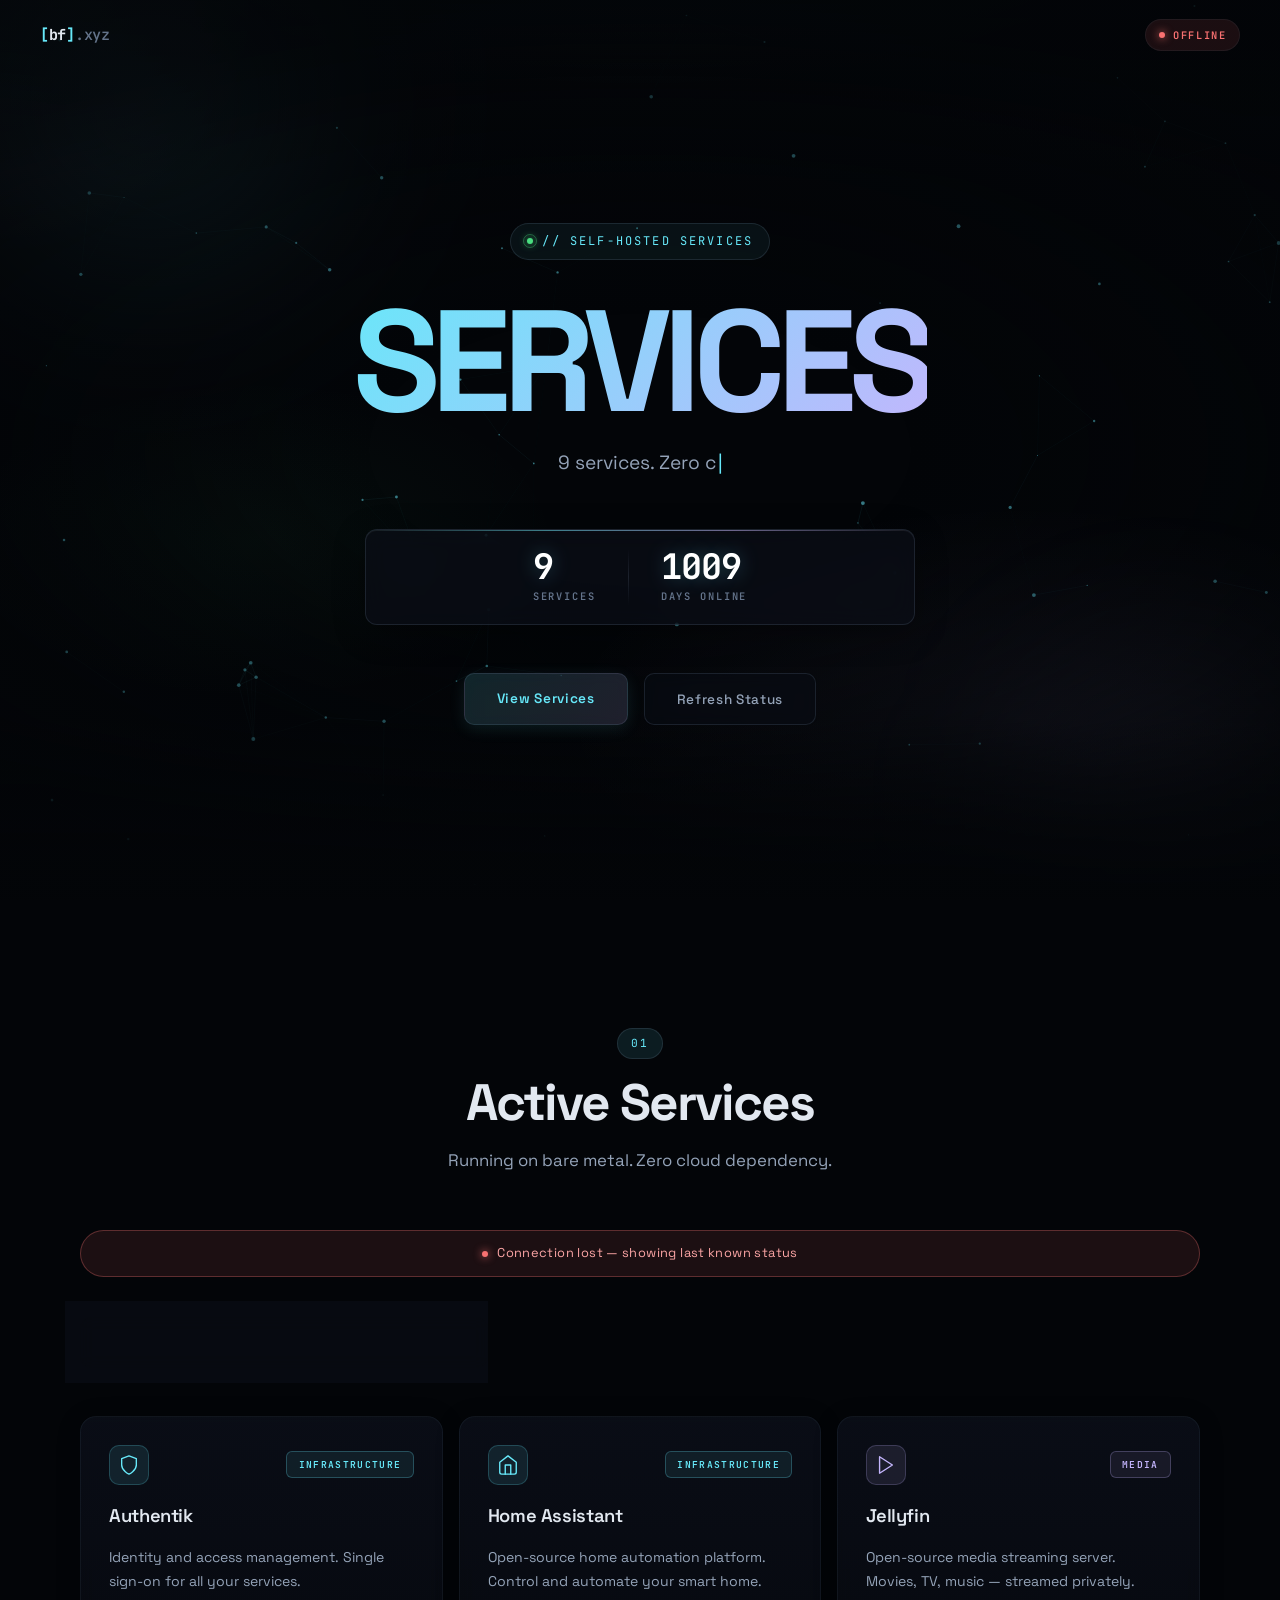
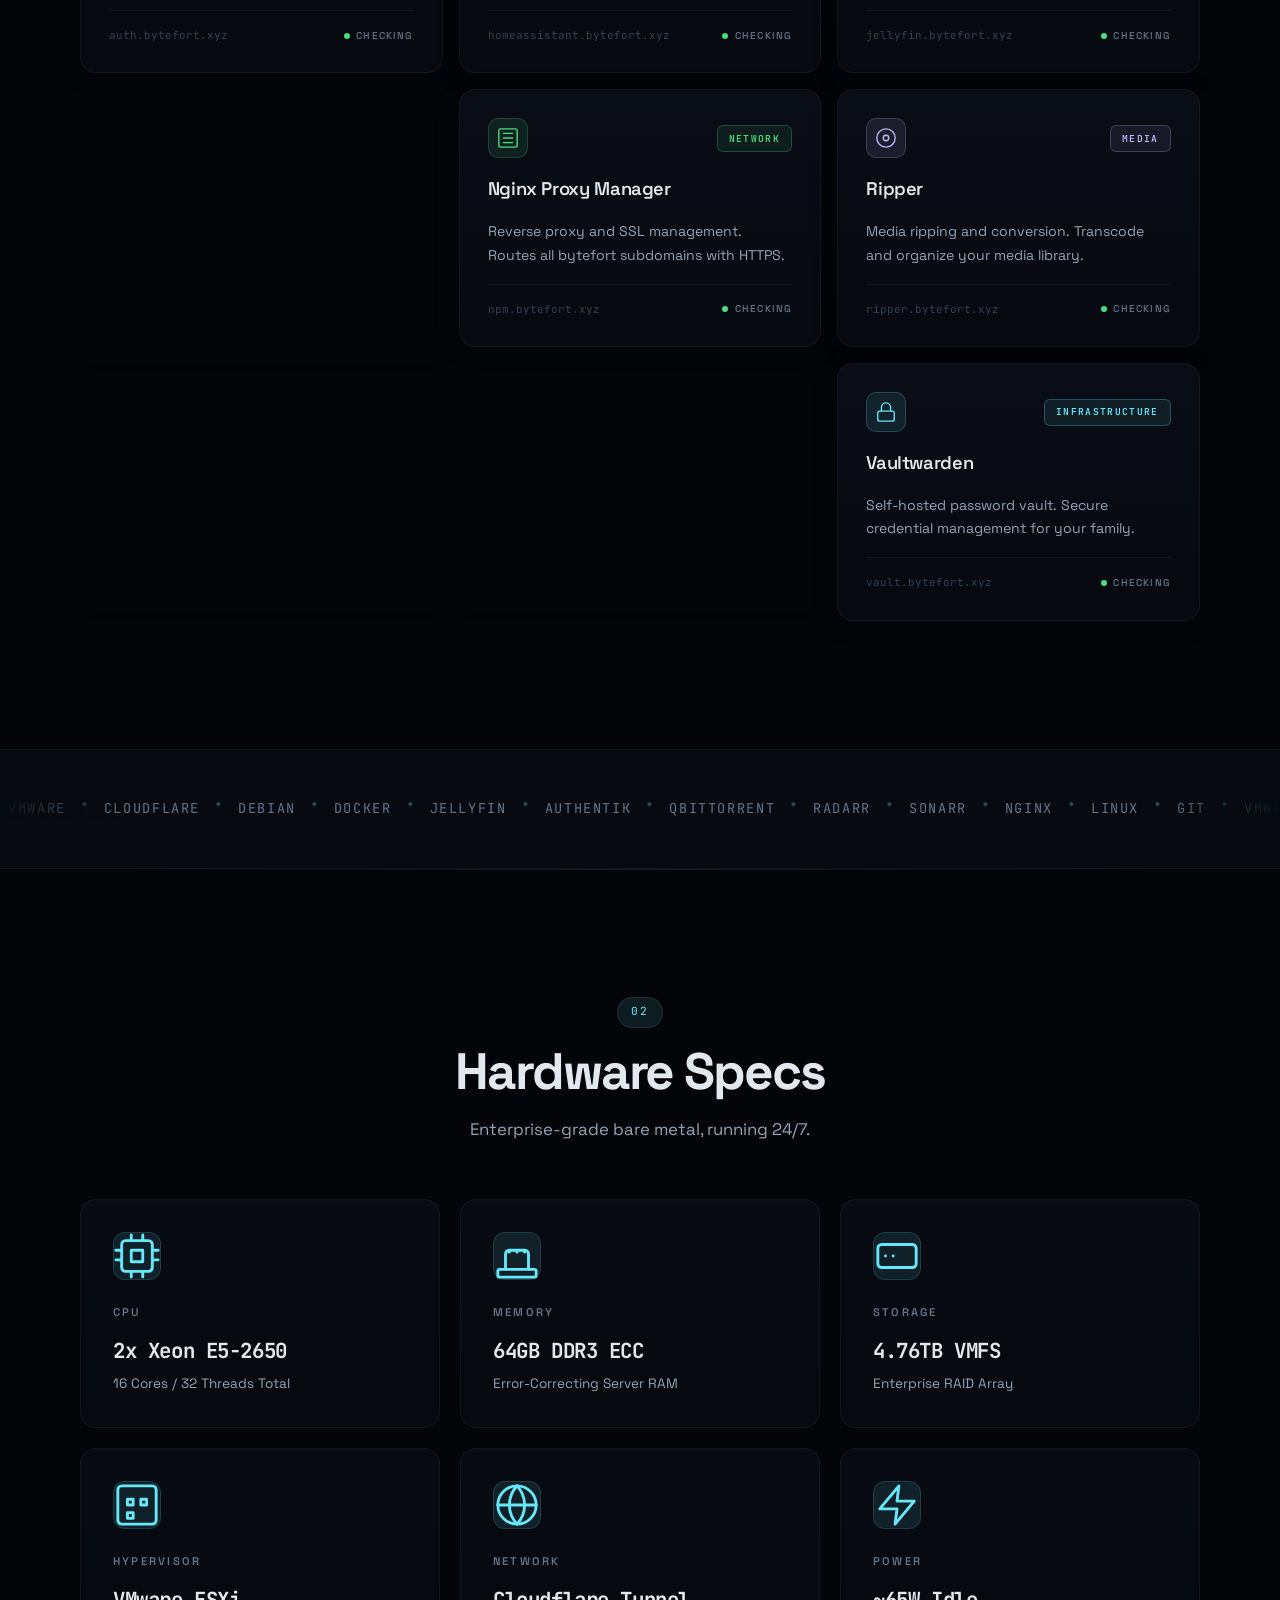
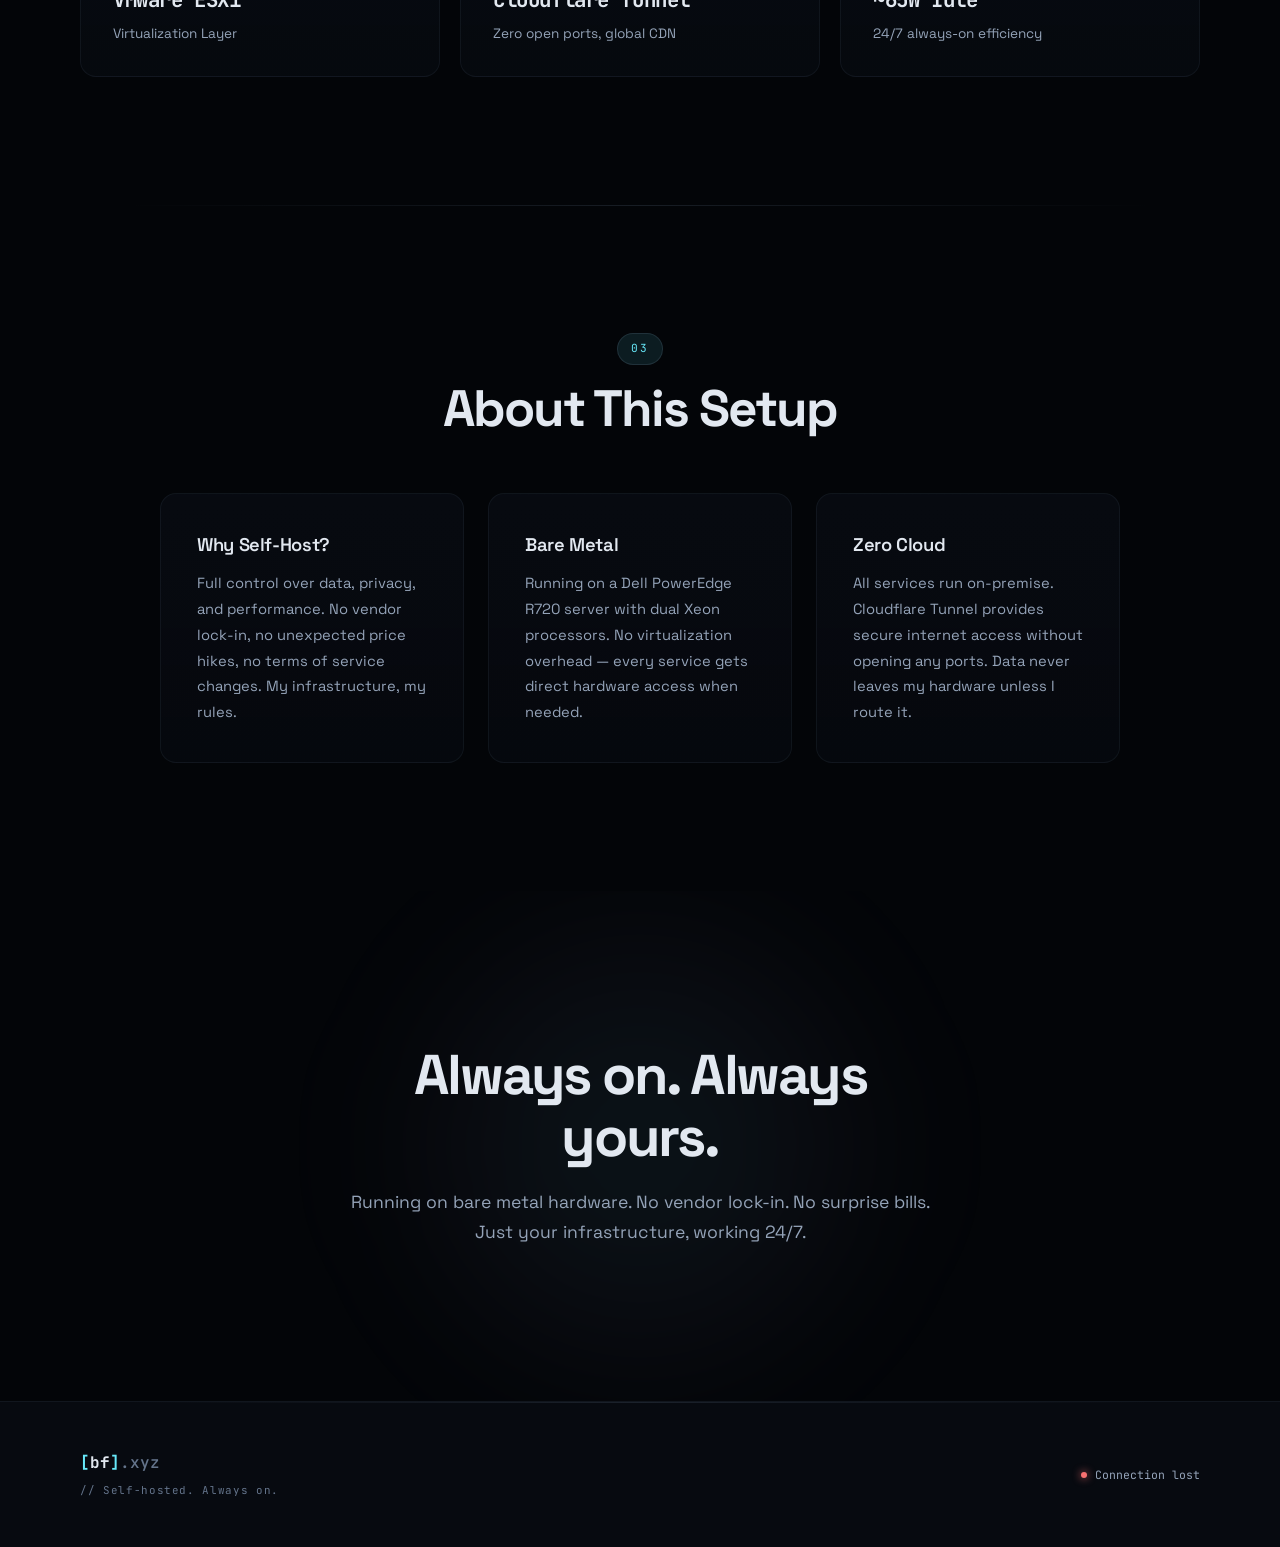
==== index.html @ 0a66dd88 "Remove misleading hero uptime stat — historical tracking only has a few days of data, looks false" ====
<!DOCTYPE html>
<html lang="en">
<head>
  <meta charset="UTF-8" />
  <meta name="viewport" content="width=device-width, initial-scale=1.0" />
  <title>bytefort.xyz — Self-Hosted Services</title>
  <meta name="description" content="9 self-hosted services on bare metal hardware. Zero cloud." />
  <link rel="preconnect" href="https://fonts.googleapis.com" />
  <link rel="preconnect" href="https://fonts.gstatic.com" crossorigin />
  <link href="https://fonts.googleapis.com/css2?family=Space+Grotesk:wght@300;400;500;600;700&family=JetBrains+Mono:wght@400;500;600&display=swap" rel="stylesheet" />
  <link rel="icon" type="image/svg+xml" href="favicon.svg" />
  <link rel="stylesheet" href="styles.css" />
</head>
<body>

<div class="mouse-glow" id="mouseGlow"></div>
<div class="progress-bar" id="progressBar"></div>

<!-- NAVBAR -->
<nav id="navbar">
  <div class="nav-inner">
    <a href="#" class="nav-logo">
      <span class="logo-bracket">[</span>bf<span class="logo-bracket">]</span><span class="logo-tld">.xyz</span>
    </a>
    <div class="nav-right">
      <div class="nav-status" id="navStatus">
        <span class="status-dot" id="navDot"></span>
        <span class="status-text" id="navText">CHECKING</span>
      </div>
       <button class="hamburger" id="hamburger" aria-label="Menu" aria-controls="mobileMenu" aria-expanded="false">
        <span></span><span></span><span></span>
      </button>
    </div>
  </div>
</nav>

<!-- MOBILE MENU -->
<div class="mobile-menu" id="mobileMenu" aria-hidden="true" inert>
  <ul>
    <li><a href="#services" class="mobile-link">Services</a></li>
    <li><a href="#specs" class="mobile-link">Specs</a></li>
    <li><a href="#about" class="mobile-link">About</a></li>
  </ul>
  <div class="mobile-status"><span class="status-dot"></span><span>All systems operational</span></div>
</div>

<!-- HERO -->
<section class="s-hero">
  <canvas id="heroCanvas"></canvas>
  <div class="hero-orb hero-orb--1"></div>
  <div class="hero-orb hero-orb--2"></div>
  <div class="hero-content">
    <div class="hero-eyebrow reveal-up">
      <span class="status-dot"></span>
      <span class="mono">// SELF-HOSTED SERVICES</span>
    </div>
    <h1 class="hero-name reveal-up">
      <span class="gradient-text">SERVICES</span>
    </h1>
    <p class="hero-desc reveal-up"><span class="typed-text" id="typedText"></span></p>
    <div class="hero-stats reveal-up">
      <div class="hs-item">
        <span class="hs-num mono" id="svcCount">—</span>
        <span class="hs-label mono">Services</span>
      </div>
      <div class="hs-sep"></div>
      <div class="hs-item">
        <span class="hs-num mono" id="uptimeDays">—</span>
        <span class="hs-label mono">Days Online</span>
      </div>
    </div>
    <div class="hero-actions reveal-up">
      <a href="#services" class="btn-primary">View Services</a>
      <button class="btn-outline" id="checkBtn">Refresh Status</button>
    </div>
  </div>
</section>

<!-- SERVICES -->
<section class="s-services" id="services">
  <div class="container">
    <div class="section-header">
      <span class="section-tag mono reveal-up">01</span>
      <h2 class="section-title reveal-up">Active Services</h2>
      <p class="section-sub reveal-up">Running on bare metal. Zero cloud dependency.</p>
    </div>
    <div class="offline-banner" id="offlineBanner">
      <span class="status-dot offline"></span>
      <span id="offlineMsg">Connection lost — showing last known status</span>
    </div>
    <div class="filter-bar" role="group" aria-label="Filter by category">
      <button class="filter-btn active" data-filter="all">All</button>
      <button class="filter-btn" data-filter="infrastructure">Infrastructure</button>
      <button class="filter-btn" data-filter="media">Media</button>
      <button class="filter-btn" data-filter="network">Network</button>
    </div>
    <div class="services-grid" id="servicesGrid"></div>
  </div>
</section>

<!-- TECH STACK MARQUEE -->
<section class="s-marquee">
  <div class="marquee-track">
    <div class="marquee-content">
      <span>VMware</span><span class="marquee-sep">◆</span>
      <span>Cloudflare</span><span class="marquee-sep">◆</span>
      <span>Debian</span><span class="marquee-sep">◆</span>
      <span>Docker</span><span class="marquee-sep">◆</span>
      <span>Jellyfin</span><span class="marquee-sep">◆</span>
      <span>Authentik</span><span class="marquee-sep">◆</span>
      <span>qBittorrent</span><span class="marquee-sep">◆</span>
      <span>Radarr</span><span class="marquee-sep">◆</span>
      <span>Sonarr</span><span class="marquee-sep">◆</span>
      <span>Nginx</span><span class="marquee-sep">◆</span>
      <span>Linux</span><span class="marquee-sep">◆</span>
      <span>Git</span><span class="marquee-sep">◆</span>
      <span>VMware</span><span class="marquee-sep">◆</span>
      <span>Cloudflare</span><span class="marquee-sep">◆</span>
      <span>Debian</span><span class="marquee-sep">◆</span>
      <span>Docker</span><span class="marquee-sep">◆</span>
      <span>Jellyfin</span><span class="marquee-sep">◆</span>
      <span>Authentik</span><span class="marquee-sep">◆</span>
      <span>qBittorrent</span><span class="marquee-sep">◆</span>
      <span>Radarr</span><span class="marquee-sep">◆</span>
      <span>Sonarr</span><span class="marquee-sep">◆</span>
      <span>Nginx</span><span class="marquee-sep">◆</span>
      <span>Linux</span><span class="marquee-sep">◆</span>
      <span>Git</span><span class="marquee-sep">◆</span>
    </div>
  </div>
</section>

<!-- SPECS -->
<section class="s-specs" id="specs">
  <div class="container">
    <div class="section-header">
      <span class="section-tag mono reveal-up">02</span>
      <h2 class="section-title reveal-up">Hardware Specs</h2>
      <p class="section-sub reveal-up">Enterprise-grade bare metal, running 24/7.</p>
    </div>
    <div class="specs-grid">
      <div class="spec-card reveal-up">
        <div class="spec-icon">
          <svg viewBox="0 0 24 24" fill="none" stroke="currentColor" stroke-width="1.5" stroke-linecap="round" stroke-linejoin="round"><rect x="4" y="4" width="16" height="16" rx="2"/><rect x="9" y="9" width="6" height="6"/><line x1="9" y1="1" x2="9" y2="4"/><line x1="15" y1="1" x2="15" y2="4"/><line x1="9" y1="20" x2="9" y2="23"/><line x1="15" y1="20" x2="15" y2="23"/><line x1="20" y1="9" x2="23" y2="9"/><line x1="20" y1="14" x2="23" y2="14"/><line x1="1" y1="9" x2="4" y2="9"/><line x1="1" y1="14" x2="4" y2="14"/></svg>
        </div>
        <h3 class="spec-title">CPU</h3>
        <p class="spec-value mono">2x Xeon E5-2650</p>
        <p class="spec-desc">16 Cores / 32 Threads Total</p>
      </div>
      <div class="spec-card reveal-up">
        <div class="spec-icon">
          <svg viewBox="0 0 24 24" fill="none" stroke="currentColor" stroke-width="1.5" stroke-linecap="round" stroke-linejoin="round"><path d="M6 19v-8a2 2 0 012-2h8a2 2 0 012 2v8"/><rect x="2" y="19" width="20" height="4" rx="1"/><path d="M8 10v0"/><path d="M12 10v0"/><path d="M16 10v0"/></svg>
        </div>
        <h3 class="spec-title">Memory</h3>
        <p class="spec-value mono">64GB DDR3 ECC</p>
        <p class="spec-desc">Error-Correcting Server RAM</p>
      </div>
      <div class="spec-card reveal-up">
        <div class="spec-icon">
          <svg viewBox="0 0 24 24" fill="none" stroke="currentColor" stroke-width="1.5" stroke-linecap="round" stroke-linejoin="round"><rect x="2" y="6" width="20" height="12" rx="2"/><line x1="6" y1="12" x2="6" y2="12.01"/><line x1="10" y1="12" x2="10" y2="12.01"/></svg>
        </div>
        <h3 class="spec-title">Storage</h3>
        <p class="spec-value mono">4.76TB VMFS</p>
        <p class="spec-desc">Enterprise RAID Array</p>
      </div>
      <div class="spec-card reveal-up">
        <div class="spec-icon">
          <svg viewBox="0 0 24 24" fill="none" stroke="currentColor" stroke-width="1.5" stroke-linecap="round" stroke-linejoin="round"><rect x="2" y="2" width="20" height="20" rx="2"/><path d="M7 9h3v3H7z"/><path d="M14 9h3v3h-3z"/><path d="M7 16h3v3H7z"/></svg>
        </div>
        <h3 class="spec-title">Hypervisor</h3>
        <p class="spec-value mono">VMware ESXi</p>
        <p class="spec-desc">Virtualization Layer</p>
      </div>
      <div class="spec-card reveal-up">
        <div class="spec-icon">
          <svg viewBox="0 0 24 24" fill="none" stroke="currentColor" stroke-width="1.5" stroke-linecap="round" stroke-linejoin="round"><path d="M12 22c5.523 0 10-4.477 10-10S17.523 2 12 2 2 6.477 2 12s4.477 10 10 10z"/><path d="M2 12h20"/><path d="M12 2a15.3 15.3 0 014 10 15.3 15.3 0 01-4 10 15.3 15.3 0 01-4-10 15.3 15.3 0 014-10z"/></svg>
        </div>
        <h3 class="spec-title">Network</h3>
        <p class="spec-value mono">Cloudflare Tunnel</p>
        <p class="spec-desc">Zero open ports, global CDN</p>
      </div>
      <div class="spec-card reveal-up">
        <div class="spec-icon">
          <svg viewBox="0 0 24 24" fill="none" stroke="currentColor" stroke-width="1.5" stroke-linecap="round" stroke-linejoin="round"><path d="M13 2L3 14h9l-1 8 10-12h-9l1-8z"/></svg>
        </div>
        <h3 class="spec-title">Power</h3>
        <p class="spec-value mono">~65W Idle</p>
        <p class="spec-desc">24/7 always-on efficiency</p>
      </div>
    </div>
  </div>
</section>

<!-- ABOUT / ABOUT -->
<section class="s-about" id="about">
  <div class="container">
    <div class="about-content">
      <div class="section-header about-header">
        <span class="section-tag mono reveal-up">03</span>
        <h2 class="section-title reveal-up">About This Setup</h2>
      </div>
      <div class="about-grid">
        <div class="about-card reveal-up">
          <h3>Why Self-Host?</h3>
          <p>Full control over data, privacy, and performance. No vendor lock-in, no unexpected price hikes, no terms of service changes. My infrastructure, my rules.</p>
        </div>
        <div class="about-card reveal-up">
          <h3>Bare Metal</h3>
          <p>Running on a Dell PowerEdge R720 server with dual Xeon processors. No virtualization overhead — every service gets direct hardware access when needed.</p>
        </div>
        <div class="about-card reveal-up">
          <h3>Zero Cloud</h3>
          <p>All services run on-premise. Cloudflare Tunnel provides secure internet access without opening any ports. Data never leaves my hardware unless I route it.</p>
        </div>
      </div>
    </div>
  </div>
</section>

<!-- CTA -->
<section class="s-cta">
  <div class="container">
    <div class="cta-content">
      <h2 class="cta-title reveal-up">Always on. Always yours.</h2>
      <p class="cta-sub reveal-up">Running on bare metal hardware. No vendor lock-in. No surprise bills. Just your infrastructure, working 24/7.</p>
    </div>
  </div>
</section>

<!-- FOOTER -->
<footer class="site-footer">
  <div class="container footer-inner">
    <div class="footer-brand">
      <span class="footer-logo mono"><span class="logo-bracket">[</span>bf<span class="logo-bracket">]</span><span class="logo-tld">.xyz</span></span>
      <span class="footer-tag mono">// Self-hosted. Always on.</span>
    </div>
    <div class="footer-status">
      <span class="status-dot" id="footDot"></span>
      <span class="mono" id="footStatus">Checking...</span>
    </div>
  </div>
</footer>

<!-- TOAST -->
<div id="toast" class="toast" role="status" aria-live="polite"></div>

<script src="script.js"></script>
</body>
</html>
---- styles.css ----
/* =============================================================
   bytefort.xyz — Services dashboard (redesigned)
   ============================================================= */

:root {
  --bg: #030508;
  --bg-1: #070a10;
  --bg-2: #0c101a;
  --bg-3: #111725;
  --bg-4: #181f30;
  --line: rgba(148,176,210,0.07);
  --line-mid: rgba(148,176,210,0.14);
  --line-strong: rgba(148,176,210,0.25);
  --green: #4ade80;
  --green-dim: rgba(74,222,128,0.10);
  --cyan: #67e8f9;
  --cyan-dim: rgba(103,232,249,0.10);
  --cyan-hi: #a5f3fc;
  --pink: #f472b6;
  --purple: #c4b5fd;
  --purple-dim: rgba(196,181,253,0.10);
  --amber: #fcd34d;
  --danger: #f87171;
  --danger-dim: rgba(248,113,113,0.10);
  --danger-hi: #fca5a5;
  --text: #e2e8f0;
  --text-mid: #94a3b8;
  --text-dim: #64748b;
  --text-faint: #334155;
  --cat-media: #c4b5fd;
  --cat-infrastructure: #67e8f9;
  --cat-network: #4ade80;
  --font: 'Space Grotesk', system-ui, -apple-system, sans-serif;
  --mono: 'JetBrains Mono', 'SF Mono', ui-monospace, Menlo, monospace;
  --max-w: 1200px;
  --pad-x: clamp(1.25rem, 4vw, 2.5rem);
  --ease: cubic-bezier(0.22, 1, 0.36, 1);
  --ease-out: cubic-bezier(0.16, 1, 0.3, 1);
  --gradient-1: linear-gradient(135deg, #67e8f9 0%, #c4b5fd 50%, #4ade80 100%);
  --gradient-2: linear-gradient(135deg, rgba(103,232,249,0.15) 0%, rgba(196,181,253,0.15) 100%);
}

*, *::before, *::after { box-sizing: border-box; margin: 0; padding: 0; }
html { scroll-behavior: smooth; -webkit-font-smoothing: antialiased; }
body {
  font-family: var(--font); background: var(--bg); color: var(--text);
  line-height: 1.6; overflow-x: hidden;
  background-image:
    radial-gradient(ellipse 80% 50% at 50% -20%, rgba(103,232,249,0.08), transparent 60%),
    radial-gradient(ellipse 60% 40% at 80% 80%, rgba(196,181,253,0.06), transparent 60%),
    radial-gradient(ellipse 40% 30% at 20% 60%, rgba(74,222,128,0.04), transparent 60%);
  background-attachment: fixed;
}
a { color: inherit; text-decoration: none; }
svg { display: block; }
button { font-family: var(--font); cursor: pointer; border: none; background: none; color: inherit; }
.mono { font-family: var(--mono); }
.container { width: 100%; max-width: var(--max-w); margin-inline: auto; padding-inline: var(--pad-x); }

/* Status dot */
.status-dot {
  display: inline-block; width: 6px; height: 6px; border-radius: 50%;
  background: var(--green); flex-shrink: 0; position: relative;
  box-shadow: 0 0 8px var(--green);
  animation: pulse 2.4s ease infinite;
}
.status-dot::after {
  content:''; position:absolute; top:-4px; right:-4px; bottom:-4px; left:-4px; border-radius:50%;
  border: 1px solid var(--green); opacity: 0.35; animation: ringPulse 2.4s ease infinite;
}
.status-dot.offline { background: var(--danger); box-shadow: 0 0 8px var(--danger); animation: none; }
.status-dot.offline::after { border-color: var(--danger); animation: none; opacity: 0; }
.status-dot.degraded { background: var(--amber); box-shadow: 0 0 8px var(--amber); }

@keyframes pulse { 0%,100%{opacity:1} 50%{opacity:0.35} }
@keyframes ringPulse { 0%{transform:scale(0.96);opacity:0.5} 50%{transform:scale(1.04);opacity:0.15} 100%{transform:scale(0.96);opacity:0.5} }

/* Progress bar */
.progress-bar {
  position: fixed; top: 0; left: 0; height: 2px; width: 0%; z-index: 999;
  background: var(--gradient-1);
  transition: width 0.1s linear;
  box-shadow: 0 0 16px var(--cyan), 0 0 32px rgba(103,232,249,0.3);
}

/* Mouse glow */
.mouse-glow {
  position: fixed; width: 600px; height: 600px; border-radius: 50%;
  background: radial-gradient(circle, rgba(103,232,249,0.06) 0%, rgba(196,181,253,0.03) 40%, transparent 60%);
  pointer-events: none; transform: translate(-50%,-50%); z-index: 1;
  transition: left 0.15s ease-out, top 0.15s ease-out;
  mix-blend-mode: screen;
}

/* Navbar */
#navbar {
  position: fixed; top: 0; left: 0; right: 0; z-index: 100;
  padding: 1.2rem 0;
  transition: padding 0.4s var(--ease), background 0.4s var(--ease), border-color 0.4s var(--ease), box-shadow 0.4s var(--ease);
  border-bottom: 1px solid transparent;
}
#navbar.scrolled {
  padding: 0.6rem 0;
  background: rgba(3,5,8,0.85);
  backdrop-filter: saturate(180%) blur(24px);
  -webkit-backdrop-filter: saturate(180%) blur(24px);
  border-bottom-color: var(--line);
  box-shadow: 0 4px 32px rgba(0,0,0,0.3);
}
.nav-inner {
  display: flex; align-items: center; justify-content: space-between;
  width: 100%; padding-inline: var(--pad-x);
  min-width: 0;
}
.nav-logo {
  font-family: var(--mono); font-size: 0.95rem; font-weight: 700; color: var(--text);
  letter-spacing: -0.02em; white-space: nowrap; flex: 0 1 auto;
  transition: all 0.3s var(--ease);
}
.nav-logo:hover { color: #fff; transform: scale(1.02); }
.logo-bracket { color: var(--cyan); }
.logo-tld { color: var(--text-dim); font-weight: 500; }
.nav-right { display: flex; align-items: center; gap: 0.85rem; flex: 0 0 auto; }
.nav-status {
  display: flex; align-items: center; gap: 0.5rem;
  padding: 0.4rem 0.8rem; border: 1px solid var(--line); border-radius: 100px;
  background: rgba(74,222,128,0.08);
  transition: all 0.3s var(--ease);
}
.nav-status:hover { border-color: var(--line-mid); }
.nav-status.offline { background: rgba(248,113,113,0.10); }
.nav-status.degraded { background: rgba(252,211,77,0.10); }
.status-text {
  font-family: var(--mono); font-size: 0.65rem; letter-spacing: 0.15em;
  color: var(--green); font-weight: 600;
}
.nav-status.offline .status-text { color: var(--danger); }
.status-text.degraded { color: var(--amber); }
.hamburger { display: none; flex-direction: column; gap: 5px; padding: 6px; }
.hamburger span {
  display: block; width: 22px; height: 1.5px; background: var(--text);
  border-radius: 2px; transition: 0.3s var(--ease);
}
.hamburger.open span:nth-child(1) { transform: rotate(45deg) translate(5px,5px); }
.hamburger.open span:nth-child(2) { opacity:0; transform:scaleX(0); }
.hamburger.open span:nth-child(3) { transform: rotate(-45deg) translate(5px,-5px); }

/* Mobile menu */
.mobile-menu {
  display: flex; position: fixed; top: 0; right: 0; bottom: 0; left: 0; z-index: 99;
  background: rgba(3,5,8,0.98);
  backdrop-filter: blur(40px);
  flex-direction: column; align-items: center; justify-content: center;
  gap: 2.5rem; opacity: 0; pointer-events: none;
  transition: opacity 0.4s var(--ease);
}
.mobile-menu.open { opacity:1; pointer-events:all; }
.mobile-menu ul { list-style:none; display:flex; flex-direction:column; gap:1.5rem; text-align:center; }
.mobile-link {
  font-size: 2rem; font-weight: 600; letter-spacing: -0.02em;
  color: var(--text-dim); transition: all 0.3s var(--ease);
}
.mobile-link:hover { color: var(--cyan); transform: scale(1.05); }
.mobile-status {
  display: flex; align-items: center; gap: 0.5rem;
  font-family: var(--mono); font-size: 0.7rem; color: var(--green); opacity: 0.7;
}

/* ─── HERO ─── */
.s-hero {
  position: relative; min-height: 100vh; min-height: 100svh;
  display: flex; align-items: center; justify-content: center;
  text-align: center; overflow: hidden;
  padding: 8rem var(--pad-x) 5rem;
}
#heroCanvas {
  position: absolute; top: 0; right: 0; bottom: 0; left: 0;
  width: 100%; height: 100%; z-index: 0;
}
.hero-orb {
  position: absolute; border-radius: 50%; filter: blur(80px); pointer-events: none; z-index: 1;
}
.hero-orb--1 {
  width: 500px; height: 500px; top: -150px; left: -100px;
  background: radial-gradient(circle, rgba(103,232,249,0.15) 0%, transparent 70%);
  animation: orbFloat1 8s ease-in-out infinite;
}
.hero-orb--2 {
  width: 400px; height: 400px; bottom: -100px; right: -80px;
  background: radial-gradient(circle, rgba(196,181,253,0.12) 0%, transparent 70%);
  animation: orbFloat2 10s ease-in-out infinite;
}
@keyframes orbFloat1 {
  0%, 100% { transform: translate(0, 0) scale(1); }
  50% { transform: translate(40px, 30px) scale(1.1); }
}
@keyframes orbFloat2 {
  0%, 100% { transform: translate(0, 0) scale(1); }
  50% { transform: translate(-30px, -20px) scale(1.05); }
}
.s-hero::after {
  content:''; position: absolute; top: 0; right: 0; bottom: 0; left: 0;
  pointer-events: none; z-index: 1;
  background: radial-gradient(ellipse 70% 50% at 50% 50%, transparent 30%, rgba(3,5,8,0.7) 100%),
              linear-gradient(to bottom, rgba(3,5,8,0.5), transparent 20%, transparent 80%, rgba(3,5,8,0.95));
}
.hero-content { position: relative; z-index: 2; max-width: 700px; width: 100%; min-width: 0; display: flex; flex-direction: column; align-items: center; }
.hero-eyebrow {
  display: inline-flex; align-items: center; gap: 0.6rem;
  font-family: var(--mono); font-size: 0.75rem; letter-spacing: 0.18em;
  color: var(--cyan); margin-bottom: 2.5rem; padding: 0.5rem 1rem;
  border: 1px solid var(--line-mid); border-radius: 100px;
  background: rgba(103,232,249,0.06);
  opacity: 0; transform: translateY(20px);
  animation: heroReveal 0.8s var(--ease-out) 0.2s both;
}
.hero-name {
  font-size: clamp(3.5rem, 14vw, 9rem); font-weight: 700;
  letter-spacing: -0.06em; line-height: 0.85; margin-bottom: 1.5rem;
  opacity: 0; transform: translateY(30px);
  animation: heroReveal 0.9s var(--ease-out) 0.35s both;
}
.gradient-text {
  background: linear-gradient(135deg, #67e8f9 0%, #c4b5fd 50%, #4ade80 100%);
  background-size: 200% 200%;
  -webkit-background-clip: text;
  background-clip: text;
  -webkit-text-fill-color: transparent;
  animation: gradientShift 4s ease infinite;
}
@keyframes gradientShift {
  0%, 100% { background-position: 0% 50%; }
  50% { background-position: 100% 50%; }
}
.hero-desc {
  width: 100%; font-size: clamp(1rem, 1.5vw, 1.2rem); color: var(--text-mid);
  line-height: 1.8; margin-bottom: 3rem; max-width: 550px;
  opacity: 0; transform: translateY(20px);
  animation: heroReveal 0.8s var(--ease-out) 0.7s both;
}
.typed-text::after {
  content: '|';
  animation: blink 1s step-end infinite;
  color: var(--cyan);
  margin-left: 2px;
}
@keyframes blink { 0%, 100% { opacity: 1; } 50% { opacity: 0; } }
.hero-stats {
  display: flex; align-items: stretch; gap: 0; margin-bottom: 3rem;
  padding: 1.2rem 2rem; border: 1px solid var(--line-mid); border-radius: 12px;
  background: rgba(12,16,26,0.6);
  position: relative; width: 100%; max-width: 550px;
  backdrop-filter: blur(12px);
  opacity: 0; transform: translateY(20px);
  animation: heroReveal 0.8s var(--ease-out) 0.85s both;
  flex-wrap: wrap; justify-content: center;
  box-shadow: 0 8px 32px rgba(0,0,0,0.3), inset 0 1px 0 rgba(255,255,255,0.05);
}
.hero-stats::before {
  content: '';
  position: absolute; top: 0; left: 0; right: 0; height: 1px;
  background: linear-gradient(90deg, transparent, var(--cyan), var(--purple), transparent);
  opacity: 0.5;
}
.hs-item { display: flex; flex-direction: column; align-items: flex-start; gap: 0.25rem; padding: 0 2rem; }
.hs-num {
  font-size: clamp(1.8rem, 3.5vw, 2.2rem); font-weight: 700;
  color: #fff; line-height: 1; letter-spacing: -0.03em;
  font-feature-settings: "tnum","zero";
  text-shadow: 0 0 20px rgba(103,232,249,0.3);
}
.hs-label {
  font-size: 0.65rem; letter-spacing: 0.18em; text-transform: uppercase;
  color: var(--text-dim); font-weight: 600;
}
.hs-sep { width: 1px; background: linear-gradient(to bottom, transparent, var(--line-mid), transparent); }
.hs-suf { font-size: 1.1rem; font-weight: 600; color: var(--cyan); line-height: 1; }

.hero-actions {
  display: flex; gap: 1rem; flex-wrap: wrap; justify-content: center;
  opacity: 0; transform: translateY(20px);
  animation: heroReveal 0.8s var(--ease-out) 1s both;
}
.btn-primary {
  display: inline-flex; align-items: center; padding: 0.9rem 2rem;
  background: linear-gradient(135deg, rgba(103,232,249,0.15) 0%, rgba(196,181,253,0.15) 100%);
  border: 1px solid var(--line-mid); color: var(--cyan); font-weight: 600;
  font-size: 0.85rem; letter-spacing: 0.05em; border-radius: 10px;
  transition: all 0.3s var(--ease);
  backdrop-filter: blur(8px);
  box-shadow: 0 4px 16px rgba(103,232,249,0.1);
}
.btn-primary:hover {
  border-color: var(--cyan);
  box-shadow: 0 8px 32px rgba(103,232,249,0.2);
  transform: translateY(-2px);
}
.btn-primary:active { transform: translateY(0) scale(0.98); }
.btn-outline {
  display: inline-flex; align-items: center; padding: 0.9rem 2rem;
  border: 1px solid var(--line-mid); color: var(--text-mid); font-weight: 500;
  font-size: 0.85rem; letter-spacing: 0.05em; border-radius: 10px;
  transition: all 0.3s var(--ease);
  backdrop-filter: blur(8px);
  background: rgba(12,16,26,0.4);
}
.btn-outline:hover {
  border-color: var(--line-strong); color: var(--text);
  background: rgba(12,16,26,0.6);
  transform: translateY(-2px);
}
.btn-outline:active { transform: translateY(0) scale(0.98); }

/* ─── MARQUEE ─── */
.s-marquee {
  padding: 3rem 0;
  overflow: hidden;
  border-top: 1px solid var(--line);
  border-bottom: 1px solid var(--line);
  background: var(--bg-1);
}
.marquee-track {
  overflow: hidden;
  white-space: nowrap;
  position: relative;
}
.marquee-track::before,
.marquee-track::after {
  content: '';
  position: absolute; top: 0; bottom: 0; width: 120px; z-index: 2;
  pointer-events: none;
}
.marquee-track::before { left: 0; background: linear-gradient(90deg, var(--bg-1), transparent); }
.marquee-track::after { right: 0; background: linear-gradient(-90deg, var(--bg-1), transparent); }
.marquee-content {
  display: flex;
  animation: marqueeScroll 30s linear infinite;
}
.marquee-content span {
  font-family: var(--mono);
  font-size: 0.85rem;
  color: var(--text-dim);
  letter-spacing: 0.12em;
  text-transform: uppercase;
  padding: 0 0.5rem;
  flex-shrink: 0;
}
.marquee-sep {
  color: var(--cyan) !important;
  opacity: 0.3 !important;
  font-size: 0.5rem !important;
}
@keyframes marqueeScroll {
  from { transform: translateX(0); }
  to { transform: translateX(-50%); }
}

/* ─── CTA ─── */
.s-cta {
  padding: clamp(6rem,12vw,10rem) 0;
  position: relative;
  overflow: hidden;
}
.s-cta::before {
  content: '';
  position: absolute; top: 50%; left: 50%; transform: translate(-50%, -50%);
  width: 600px; height: 600px;
  background: radial-gradient(circle, rgba(103,232,249,0.08) 0%, rgba(196,181,253,0.04) 40%, transparent 70%);
  filter: blur(60px);
  pointer-events: none;
}
.cta-content {
  position: relative;
  text-align: center;
  max-width: 600px;
  margin: 0 auto;
}
.cta-title {
  font-size: clamp(2.2rem, 5vw, 3.5rem);
  font-weight: 700;
  letter-spacing: -0.04em;
  line-height: 1.1;
  margin-bottom: 1.25rem;
}
.cta-sub {
  font-size: 1.1rem;
  color: var(--text-mid);
  line-height: 1.7;
}

/* ─── FOOTER ─── */
.section-header { text-align: center; margin-bottom: 3.5rem; }
.section-tag {
  display: inline-block; font-size: 0.7rem; letter-spacing: 0.2em;
  color: var(--cyan); margin-bottom: 1rem; padding: 0.35rem 0.8rem;
  border: 1px solid var(--line-mid); border-radius: 100px;
  background: var(--cyan-dim);
}
.section-title {
  font-size: clamp(2rem, 5vw, 3.2rem); font-weight: 700;
  letter-spacing: -0.04em; line-height: 1.1; margin-bottom: 1rem;
}
.section-sub {
  font-size: 1.05rem; color: var(--text-mid); max-width: 500px; margin: 0 auto;
}

/* ─── SERVICES ─── */
.s-services { padding: clamp(5rem,10vw,9rem) 0; }
.offline-banner {
  display: none; align-items: center; gap: 0.55rem; justify-content: center;
  margin-bottom: 2.5rem; padding: 0.75rem 1.5rem;
  border: 1px solid rgba(248,113,113,0.3); border-radius: 100px;
  background: var(--danger-dim); font-size: 0.8rem; color: var(--danger-hi);
  letter-spacing: 0.03em;
  animation: bannerSlide 0.5s var(--ease-out);
}
@keyframes bannerSlide { from { opacity: 0; transform: translateY(-10px); } to { opacity: 1; transform: translateY(0); } }
.offline-banner.show { display: flex; }
.filter-bar {
  display: flex; flex-wrap: wrap; gap: 0.5rem; margin-bottom: 3rem; padding: 0.5rem;
  border: 1px solid var(--line-mid); border-radius: 12px; width: fit-content;
  background: rgba(12,16,26,0.5); backdrop-filter: blur(8px);
}
.filter-btn {
  font-family: var(--mono); font-size: 0.72rem; letter-spacing: 0.08em;
  padding: 0.5rem 1rem; border-radius: 8px;
  border: 1px solid transparent; color: var(--text-dim); cursor: pointer;
  transition: all 0.25s var(--ease); font-weight: 500;
}
.filter-btn:hover { color: var(--text); background: rgba(103,232,249,0.05); }
.filter-btn.active {
  background: rgba(103,232,249,0.12);
  border-color: rgba(103,232,249,0.3);
  color: var(--cyan);
  box-shadow: 0 0 16px rgba(103,232,249,0.1);
}
.services-grid {
  display: grid;
  grid-template-columns: repeat(auto-fill, minmax(300px, 1fr));
  gap: 1rem;
}

/* Service card */
.svc-card {
  background: linear-gradient(180deg, rgba(12,16,26,0.8) 0%, rgba(7,10,16,0.9) 100%);
  border: 1px solid var(--line);
  border-radius: 16px;
  padding: 1.75rem;
  display: grid;
  grid-template-rows: auto auto 1fr auto;
  gap: 1rem;
  text-decoration: none;
  color: inherit;
  position: relative;
  overflow: hidden;
  transition: all 0.4s var(--ease);
  backdrop-filter: blur(8px);
  box-shadow: 0 4px 24px rgba(0,0,0,0.2);
}
.svc-card::before {
  content: '';
  position: absolute; top: 0; left: 0; width: var(--uptime-pct, 0%); height: 2px;
  background: linear-gradient(90deg, var(--cat-color, var(--cyan)), transparent);
  opacity: 0.7;
  transition: width 1.2s var(--ease-out), opacity 0.4s var(--ease);
}
.svc-card:hover {
  border-color: var(--line-mid);
  transform: translateY(-4px);
  box-shadow: 0 20px 60px -15px rgba(0,0,0,0.5), 0 0 40px color-mix(in srgb, var(--cat-color, var(--cyan)) 8%, transparent);
}
.svc-card:hover::before { opacity: 1; }
.svc-card:has([data-cat="media"]) { --cat-color: var(--cat-media); }
.svc-card:has([data-cat="infrastructure"]) { --cat-color: var(--cat-infrastructure); }
.svc-card:has([data-cat="network"]) { --cat-color: var(--cat-network); }
.svc-card.offline { border-color: rgba(248,113,113,0.3); }
.svc-card.offline::before { background: var(--danger); }
.svc-card.hidden { display: none; }

.svc-card-top { display: flex; align-items: center; justify-content: space-between; position: relative; z-index: 1; }
.svc-icon {
  width: 40px; height: 40px; color: var(--cat-color, var(--cyan)); flex-shrink: 0;
  display: flex; align-items: center; justify-content: center;
  background: color-mix(in srgb, var(--cat-color,var(--cyan)) 10%, transparent);
  border: 1px solid color-mix(in srgb, var(--cat-color,var(--cyan)) 20%, transparent);
  border-radius: 10px; padding: 8px;
  transition: all 0.3s var(--ease);
}
.svc-card:hover .svc-icon {
  transform: scale(1.05);
  box-shadow: 0 0 20px color-mix(in srgb, var(--cat-color,var(--cyan)) 20%, transparent);
}
.svc-icon svg { width: 100%; height: 100%; }
.svc-badge {
  font-size: 0.6rem; letter-spacing: 0.14em; text-transform: uppercase; font-weight: 600;
  padding: 0.3rem 0.7rem; border-radius: 6px;
  border: 1px solid color-mix(in srgb, var(--cat-color,var(--cyan)) 25%, transparent);
  color: var(--cat-color, var(--cyan));
  background: color-mix(in srgb, var(--cat-color,var(--cyan)) 8%, transparent);
}
.svc-name {
  font-size: 1.15rem; font-weight: 600; color: var(--text);
  position: relative; z-index: 1; letter-spacing: -0.02em;
  transition: color 0.3s var(--ease);
}
.svc-card:hover .svc-name { color: #fff; }
.svc-desc {
  font-size: 0.88rem; color: var(--text-mid); line-height: 1.7;
  position: relative; z-index: 1;
}
.svc-footer {
  display: flex; align-items: center; justify-content: space-between;
  border-top: 1px solid var(--line); padding-top: 1rem;
  position: relative; z-index: 1;
}
.svc-url {
  font-size: 0.68rem; color: var(--text-faint);
  display: inline-flex; align-items: center; gap: 0.3rem;
  transition: color 0.3s var(--ease);
}
.svc-card:hover .svc-url { color: var(--cat-color, var(--cyan)); }
.svc-status {
  font-size: 0.62rem; letter-spacing: 0.12em; color: var(--text-dim);
  text-transform: uppercase; display: flex; align-items: center; gap: 0.4rem;
  font-weight: 500;
}
.svc-status.offline { color: var(--danger); }
.svc-dot {
  display: inline-block; width: 6px; height: 6px; border-radius: 50%;
  background: var(--green); animation: pulse 2.4s ease infinite;
}
.svc-dot.offline { background: var(--danger); animation: none; box-shadow: 0 0 8px var(--danger); }

/* ─── SPECS ─── */
.s-specs {
  padding: clamp(5rem,10vw,9rem) 0;
  position: relative;
}
.s-specs::before {
  content: '';
  position: absolute; top: 0; left: 50%; transform: translateX(-50%);
  width: 80%; height: 1px;
  background: linear-gradient(90deg, transparent, var(--line-mid), transparent);
}
.specs-grid {
  display: grid;
  grid-template-columns: repeat(auto-fill, minmax(280px, 1fr));
  gap: 1.25rem;
}
.spec-card {
  background: linear-gradient(180deg, rgba(12,16,26,0.6) 0%, rgba(7,10,16,0.8) 100%);
  border: 1px solid var(--line);
  border-radius: 16px;
  padding: 2rem;
  transition: all 0.4s var(--ease);
  position: relative;
  overflow: hidden;
}
.spec-card::after {
  content: '';
  position: absolute; top: 0; right: 0; bottom: 0; left: 0;
  background: radial-gradient(400px circle at var(--mouse-x, 50%) var(--mouse-y, 50%), rgba(103,232,249,0.06), transparent 40%);
  opacity: 0;
  transition: opacity 0.4s var(--ease);
}
.spec-card:hover {
  border-color: var(--line-mid);
  transform: translateY(-4px);
  box-shadow: 0 20px 60px -20px rgba(0,0,0,0.5);
}
.spec-card:hover::after { opacity: 1; }
.spec-icon {
  width: 48px; height: 48px; color: var(--cyan);
  display: flex; align-items: center; justify-content: center;
  background: var(--cyan-dim);
  border: 1px solid rgba(103,232,249,0.15);
  border-radius: 12px; margin-bottom: 1.5rem;
  transition: all 0.3s var(--ease);
}
.spec-card:hover .spec-icon {
  transform: scale(1.05) rotate(-3deg);
  box-shadow: 0 0 24px rgba(103,232,249,0.15);
}
.spec-icon svg { width: 100%; height: 100%; }
.spec-title {
  font-size: 0.7rem; letter-spacing: 0.2em; text-transform: uppercase;
  color: var(--text-dim); font-weight: 600; margin-bottom: 0.75rem;
}
.spec-value {
  font-size: 1.3rem; font-weight: 700; color: var(--text);
  letter-spacing: -0.02em; margin-bottom: 0.4rem;
}
.spec-desc {
  font-size: 0.85rem; color: var(--text-mid);
}

/* ─── ABOUT ─── */
.s-about {
  padding: clamp(5rem,10vw,9rem) 0;
  position: relative;
}
.s-about::before {
  content: '';
  position: absolute; top: 0; left: 50%; transform: translateX(-50%);
  width: 80%; height: 1px;
  background: linear-gradient(90deg, transparent, var(--line-mid), transparent);
}
.about-content {
  max-width: 960px;
  width: 100%;
  margin-inline: auto;
}
.about-header { margin-bottom: 3.5rem; }
.about-grid {
  display: grid;
  grid-template-columns: repeat(3, 1fr);
  gap: 1.5rem;
  max-width: 960px;
  margin-inline: auto;
}
@media (max-width: 1100px) {
  .about-grid { grid-template-columns: 1fr; max-width: 500px; }
}
.about-card {
  background: linear-gradient(180deg, rgba(12,16,26,0.5) 0%, rgba(7,10,16,0.7) 100%);
  border: 1px solid var(--line);
  border-radius: 16px;
  padding: 2.25rem;
  transition: all 0.4s var(--ease);
  position: relative;
}
.about-card::before {
  content: '';
  position: absolute; top: 0; left: 2rem; right: 2rem; height: 1px;
  background: linear-gradient(90deg, transparent, var(--cyan), transparent);
  opacity: 0;
  transition: opacity 0.4s var(--ease);
}
.about-card:hover {
  border-color: var(--line-mid);
  transform: translateY(-4px);
  box-shadow: 0 16px 48px -16px rgba(0,0,0,0.4);
}
.about-card:hover::before { opacity: 0.6; }
.about-card h3 {
  font-size: 1.15rem; font-weight: 600; color: var(--text);
  margin-bottom: 0.75rem; letter-spacing: -0.02em;
}
.about-card p {
  font-size: 0.92rem; color: var(--text-mid); line-height: 1.75;
}

/* ─── FOOTER ─── */
.site-footer {
  padding: 3rem 0;
  border-top: 1px solid var(--line);
  background: var(--bg-1);
  position: relative;
}
.site-footer::before {
  content: '';
  position: absolute; top: 0; left: 10%; right: 10%; height: 1px;
  background: linear-gradient(90deg, transparent, var(--line-mid), transparent);
}
.footer-inner {
  display: flex; align-items: center; justify-content: space-between; flex-wrap: wrap; gap: 1.5rem;
}
.footer-brand { display: flex; flex-direction: column; gap: 0.4rem; }
.footer-logo { font-size: 1rem; font-weight: 700; }
.footer-tag { font-size: 0.68rem; color: var(--text-dim); letter-spacing: 0.06em; }
.footer-status {
  display: flex; align-items: center; gap: 0.5rem;
  font-family: var(--mono); font-size: 0.72rem; color: var(--text-mid);
}

/* ─── TOAST ─── */
.toast {
  position: fixed; bottom: 5rem; left: 50%; transform: translateX(-50%) translateY(8px);
  background: rgba(12,16,26,0.95); backdrop-filter: blur(12px);
  border: 1px solid var(--line-mid); border-radius: 10px;
  padding: 0.7rem 1.4rem; font-family: var(--mono); font-size: 0.72rem;
  letter-spacing: 0.1em; color: var(--cyan);
  opacity: 0; pointer-events: none; z-index: 600;
  transition: all 0.3s var(--ease); white-space: nowrap;
  box-shadow: 0 8px 32px rgba(0,0,0,0.3);
}
.toast.show { opacity: 1; transform: translateX(-50%) translateY(0); }

/* ─── SCROLL REVEAL ─── */
.reveal-up {
  opacity: 0;
  transform: translateY(40px) skewY(1deg);
  transition: opacity 0.7s var(--ease-out), transform 0.7s var(--ease-out);
}
.reveal-up.visible {
  opacity: 1;
  transform: translateY(0) skewY(0);
}

/* ─── REDUCED MOTION ─── */
@media (prefers-reduced-motion: reduce) {
  *, *::before, *::after {
    animation-duration: 0.01ms !important;
    transition-duration: 0.01ms !important;
  }
  .reveal-up { opacity: 1; transform: none; }
  .hero-eyebrow, .hero-name, .hero-desc, .hero-stats, .hero-actions { opacity: 1 !important; transform: none !important; }
}

/* ─── RESPONSIVE ─── */
@media (max-width: 768px) {
  .s-hero { min-height: 100vh; min-height: 100svh; padding: 7rem var(--pad-x) 3.5rem; }
  .hero-stats { padding: 1rem 1.25rem; }
  .hs-item { padding: 0.5rem 1rem; }
  .hamburger { display: flex; }
  .services-grid { grid-template-columns: 1fr; }
  .specs-grid { grid-template-columns: repeat(auto-fill, minmax(240px, 1fr)); }
  .about-grid { grid-template-columns: 1fr; max-width: 500px; margin-inline: auto; }
  .filter-bar { width: 100%; overflow-x: auto; flex-wrap: nowrap; -webkit-overflow-scrolling: touch; scrollbar-width: none; }
  .filter-bar::-webkit-scrollbar { display: none; }
  .footer-inner { flex-direction: column; align-items: flex-start; }
  .cta-content { padding-inline: var(--pad-x); }
}
@media (max-width: 520px) {
  .hero-stats { gap: 0.4rem; flex-direction: column; align-items: stretch; }
  .hs-sep { display: none; }
  .hs-item { padding: 0.5rem 0; }
  .hero-actions { flex-direction: column; width: 100%; }
  .btn-primary, .btn-outline { width: 100%; justify-content: center; }
  .specs-grid { grid-template-columns: 1fr; }
}
@media (min-width: 1600px) {
  :root { --max-w: 1400px; }
  .specs-grid { grid-template-columns: repeat(3, 1fr); }
}
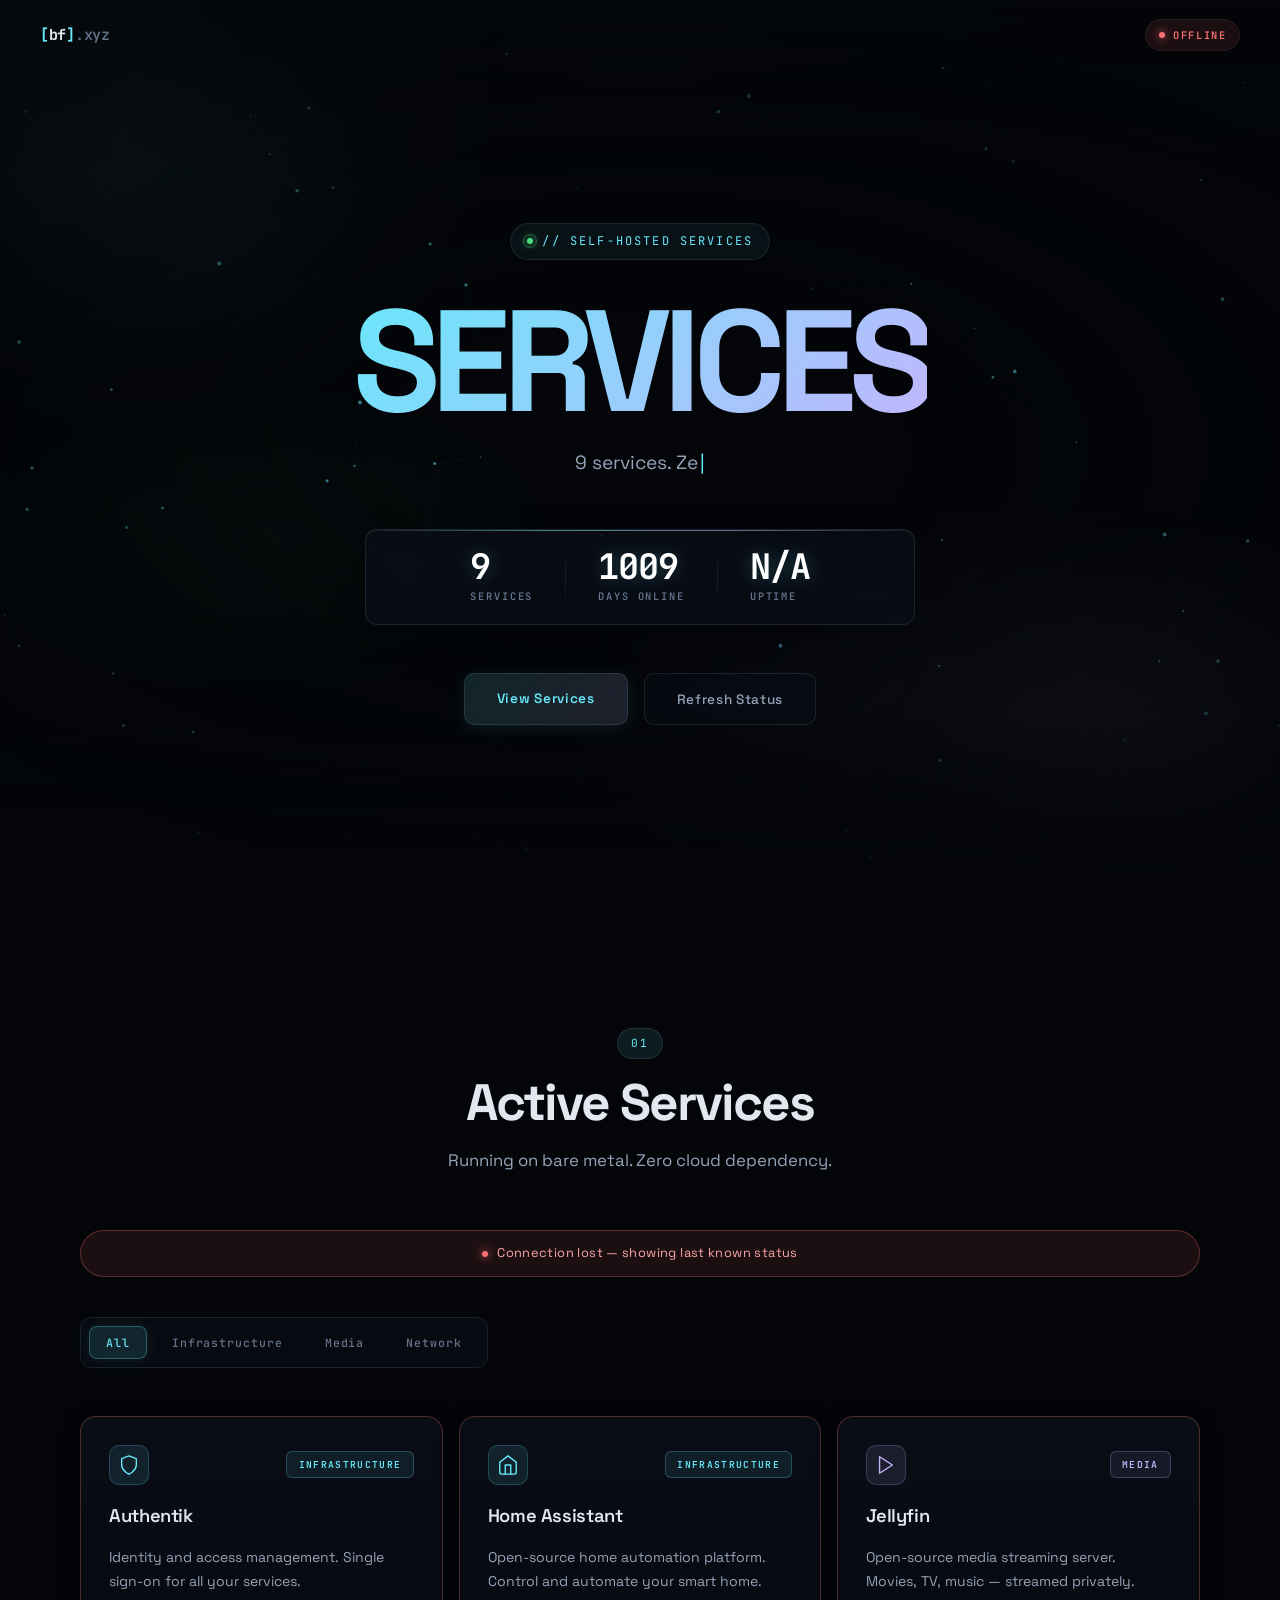
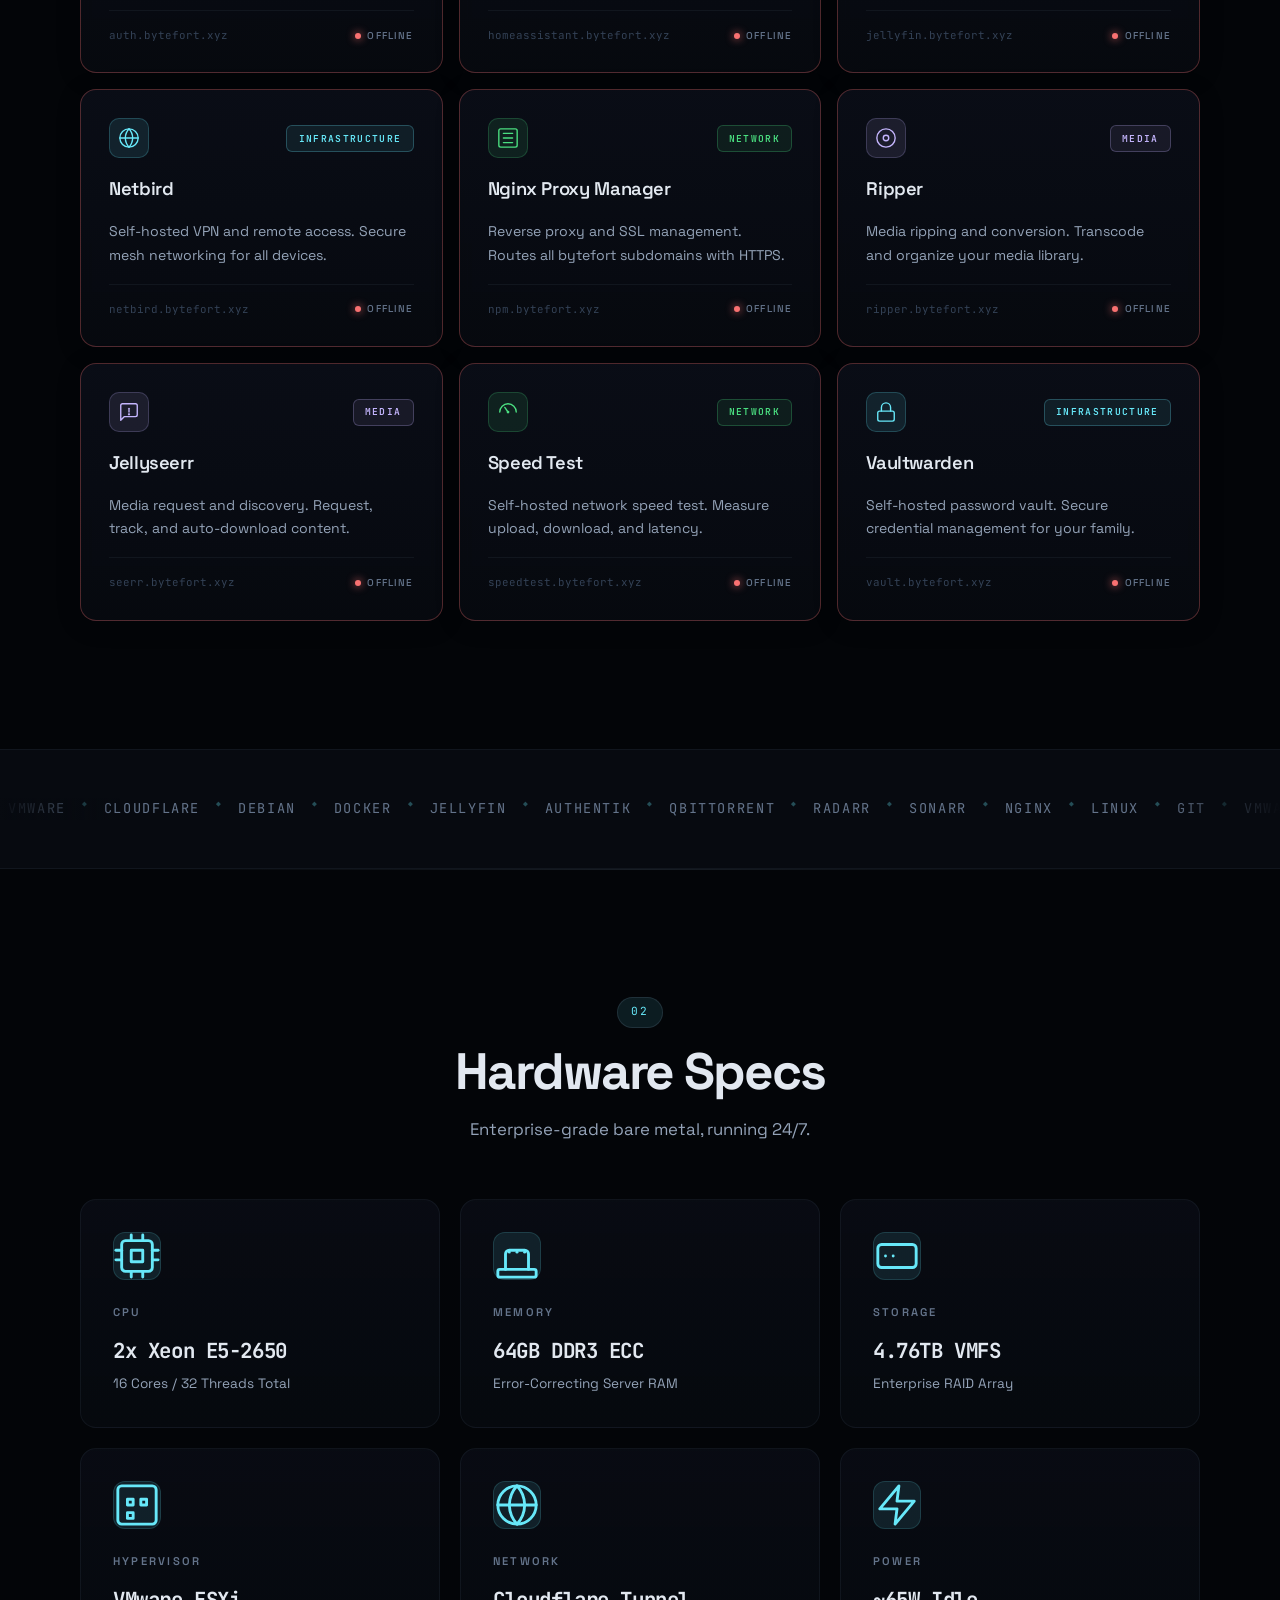
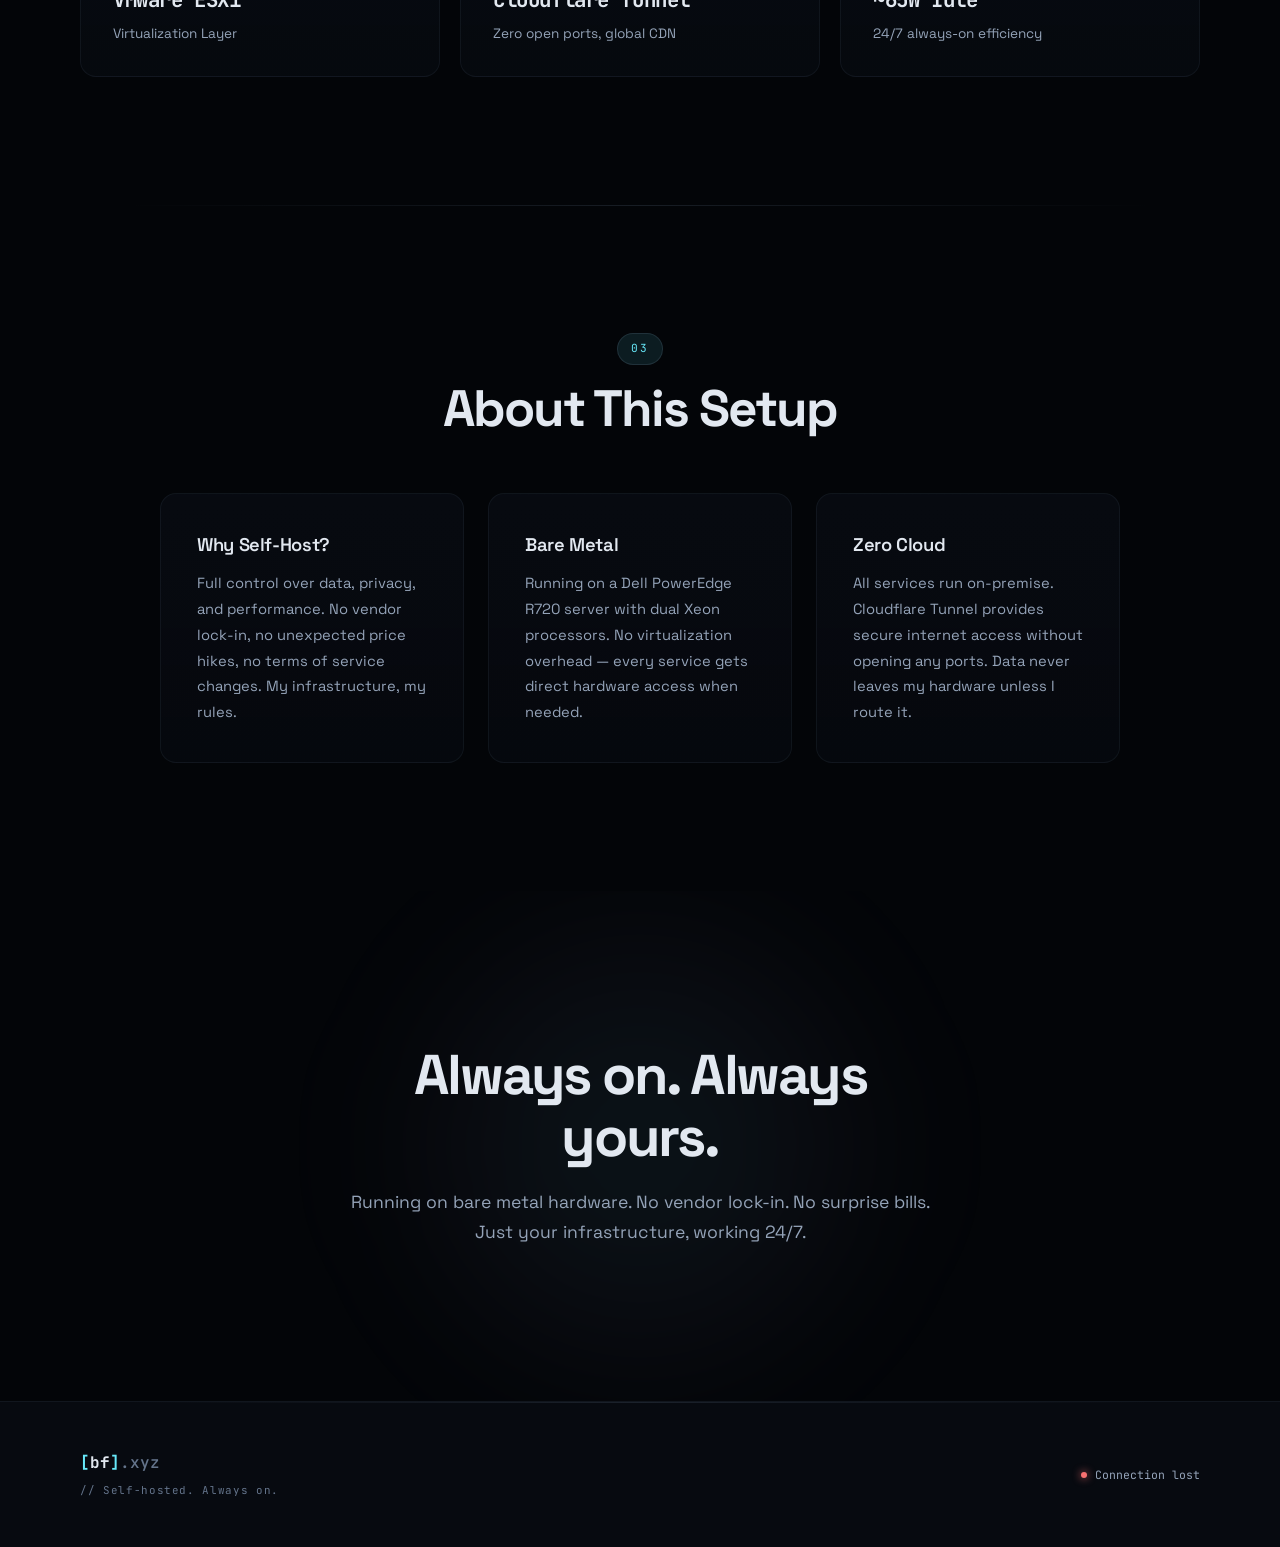
==== commit a6156ab0: "Restore hero uptime stat — accidentally removed variable declarations during bug fix" ====
--- a/index.html
+++ b/index.html
@@ -67,6 +67,11 @@
       <div class="hs-item">
         <span class="hs-num mono" id="uptimeDays">—</span>
         <span class="hs-label mono">Days Online</span>
+      </div>
+      <div class="hs-sep"></div>
+      <div class="hs-item">
+        <div style="display:flex;align-items:baseline;gap:0.05em"><span class="hs-num mono" id="uptimePct">—</span><span class="hs-suf mono" id="uptimeSuf">%</span></div>
+        <span class="hs-label mono">Uptime</span>
       </div>
     </div>
     <div class="hero-actions reveal-up">
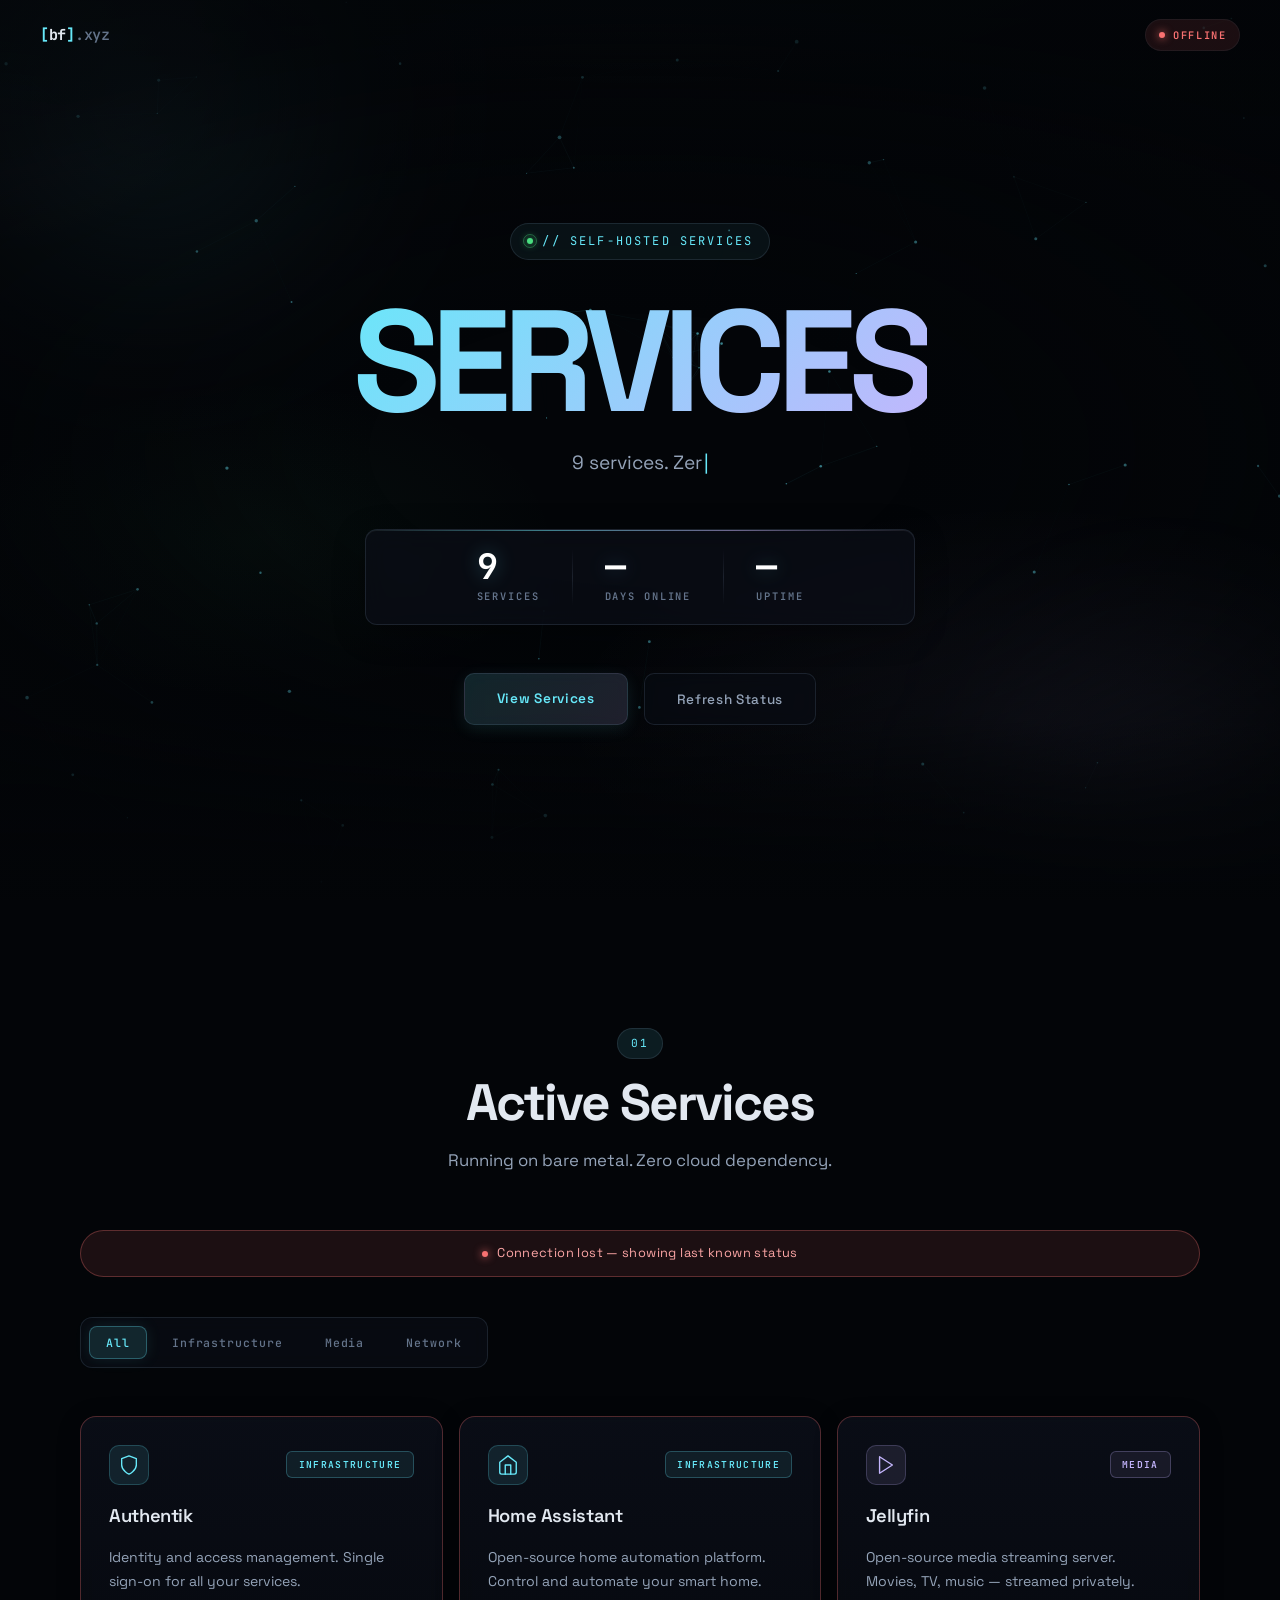
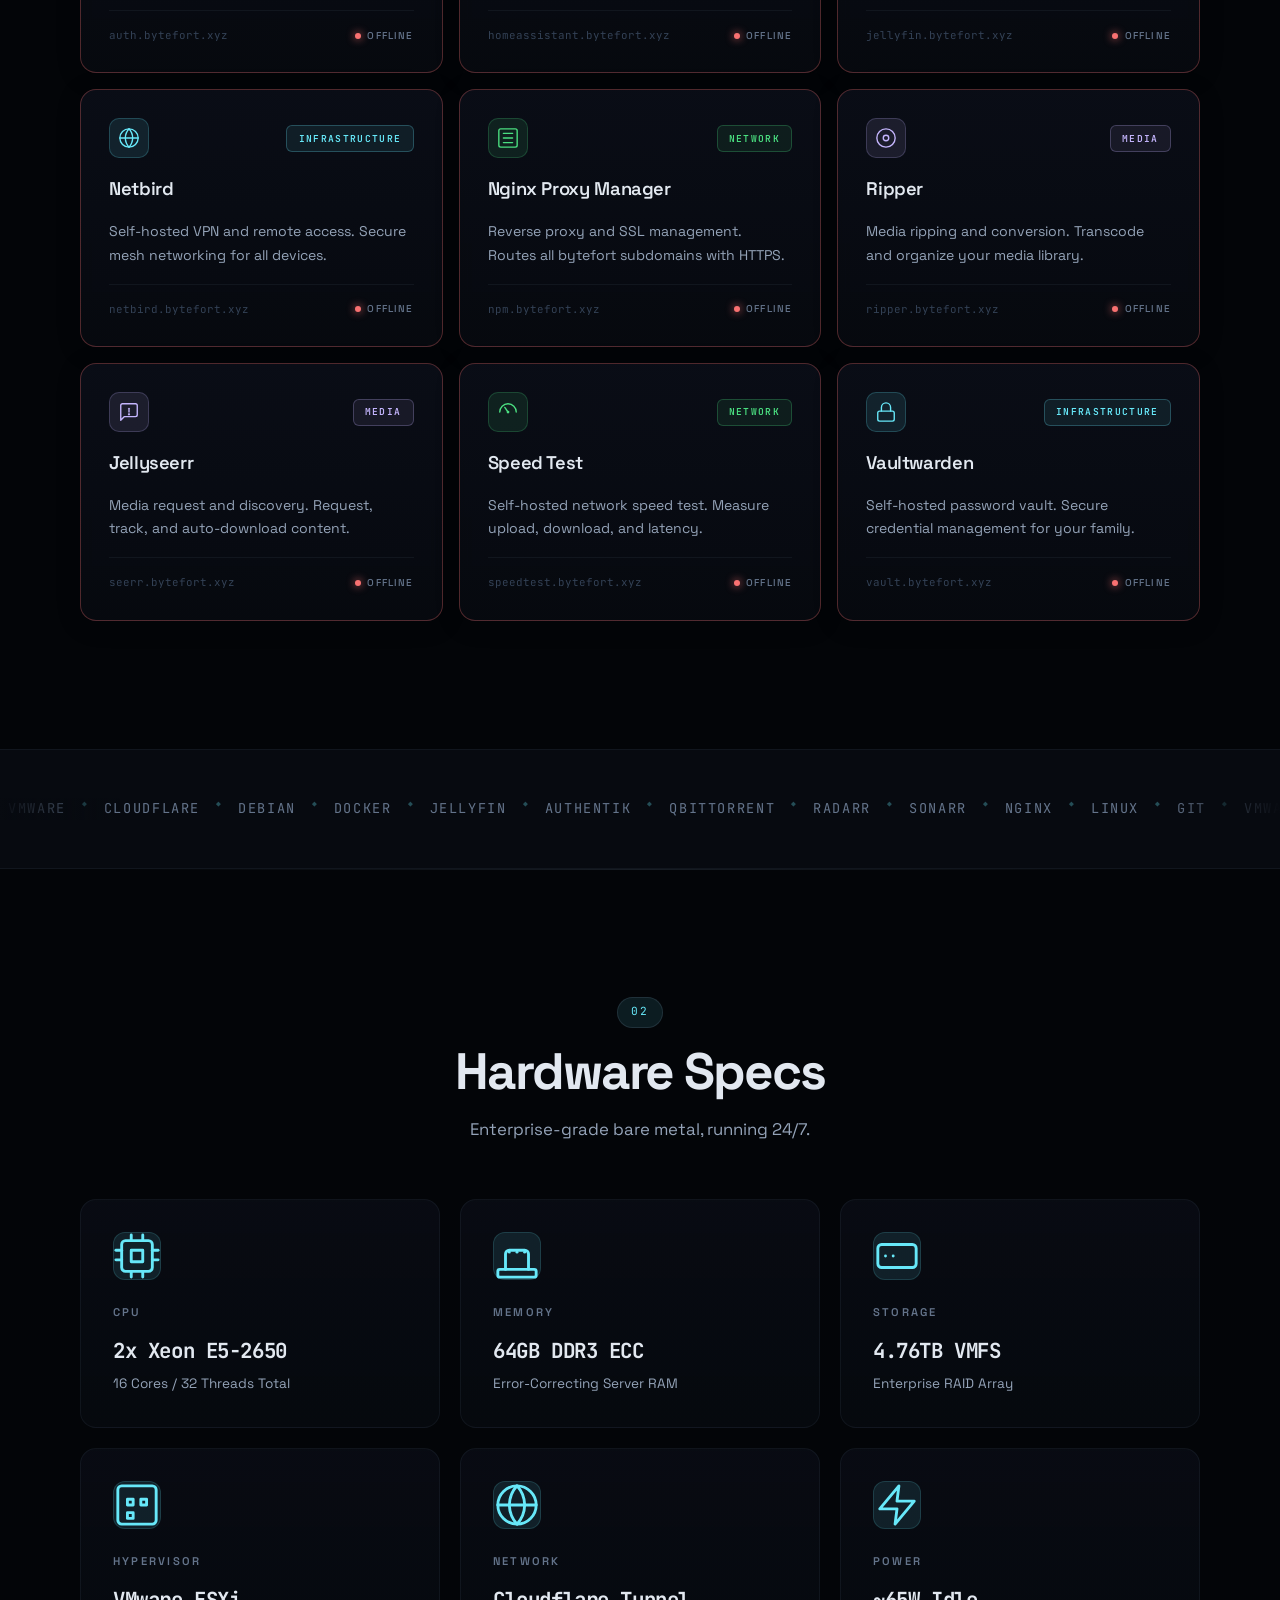
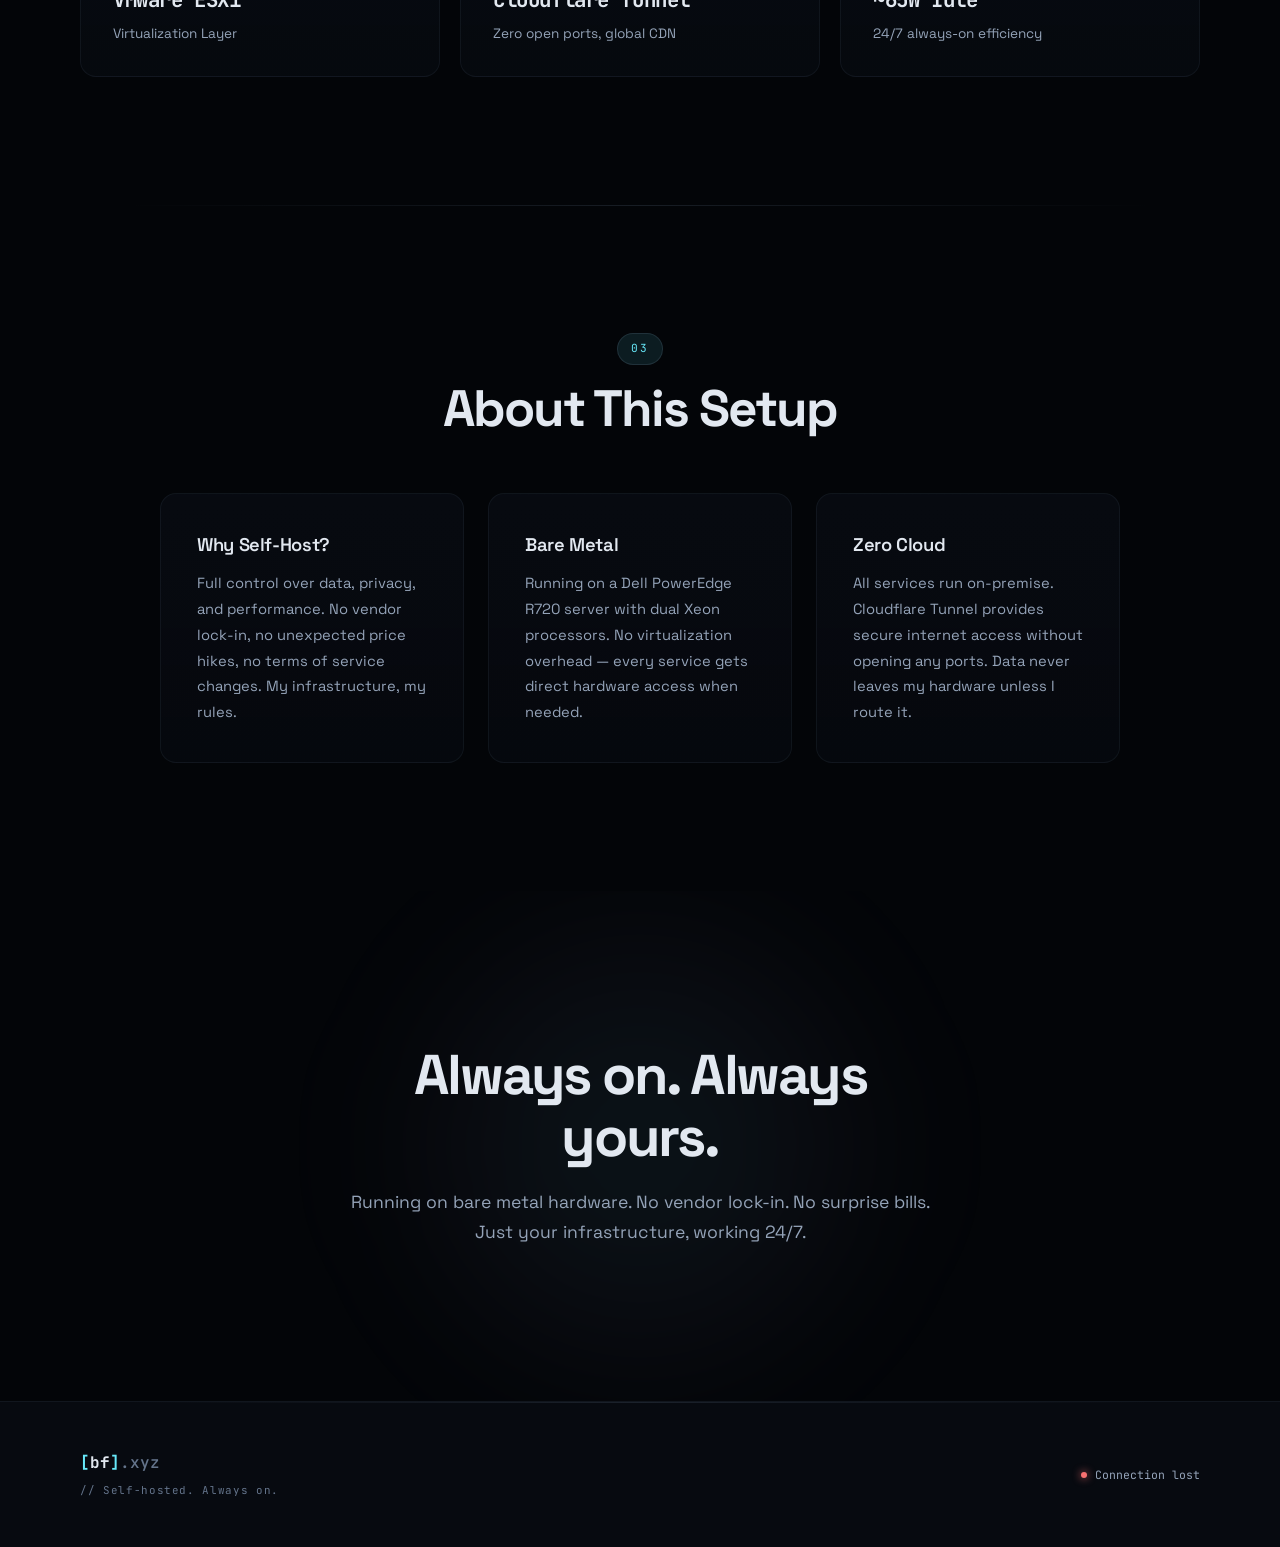
==== commit a7b8282e: "Fix uptime tracking window and hero display" ====
--- a/index.html
+++ b/index.html
@@ -70,7 +70,7 @@
       </div>
       <div class="hs-sep"></div>
       <div class="hs-item">
-        <div style="display:flex;align-items:baseline;gap:0.05em"><span class="hs-num mono" id="uptimePct">—</span><span class="hs-suf mono" id="uptimeSuf">%</span></div>
+        <div style="display:flex;align-items:baseline;gap:0.05em"><span class="hs-num mono" id="uptimePct">—</span><span class="hs-suf mono" id="uptimeSuf" hidden>%</span></div>
         <span class="hs-label mono">Uptime</span>
       </div>
     </div>
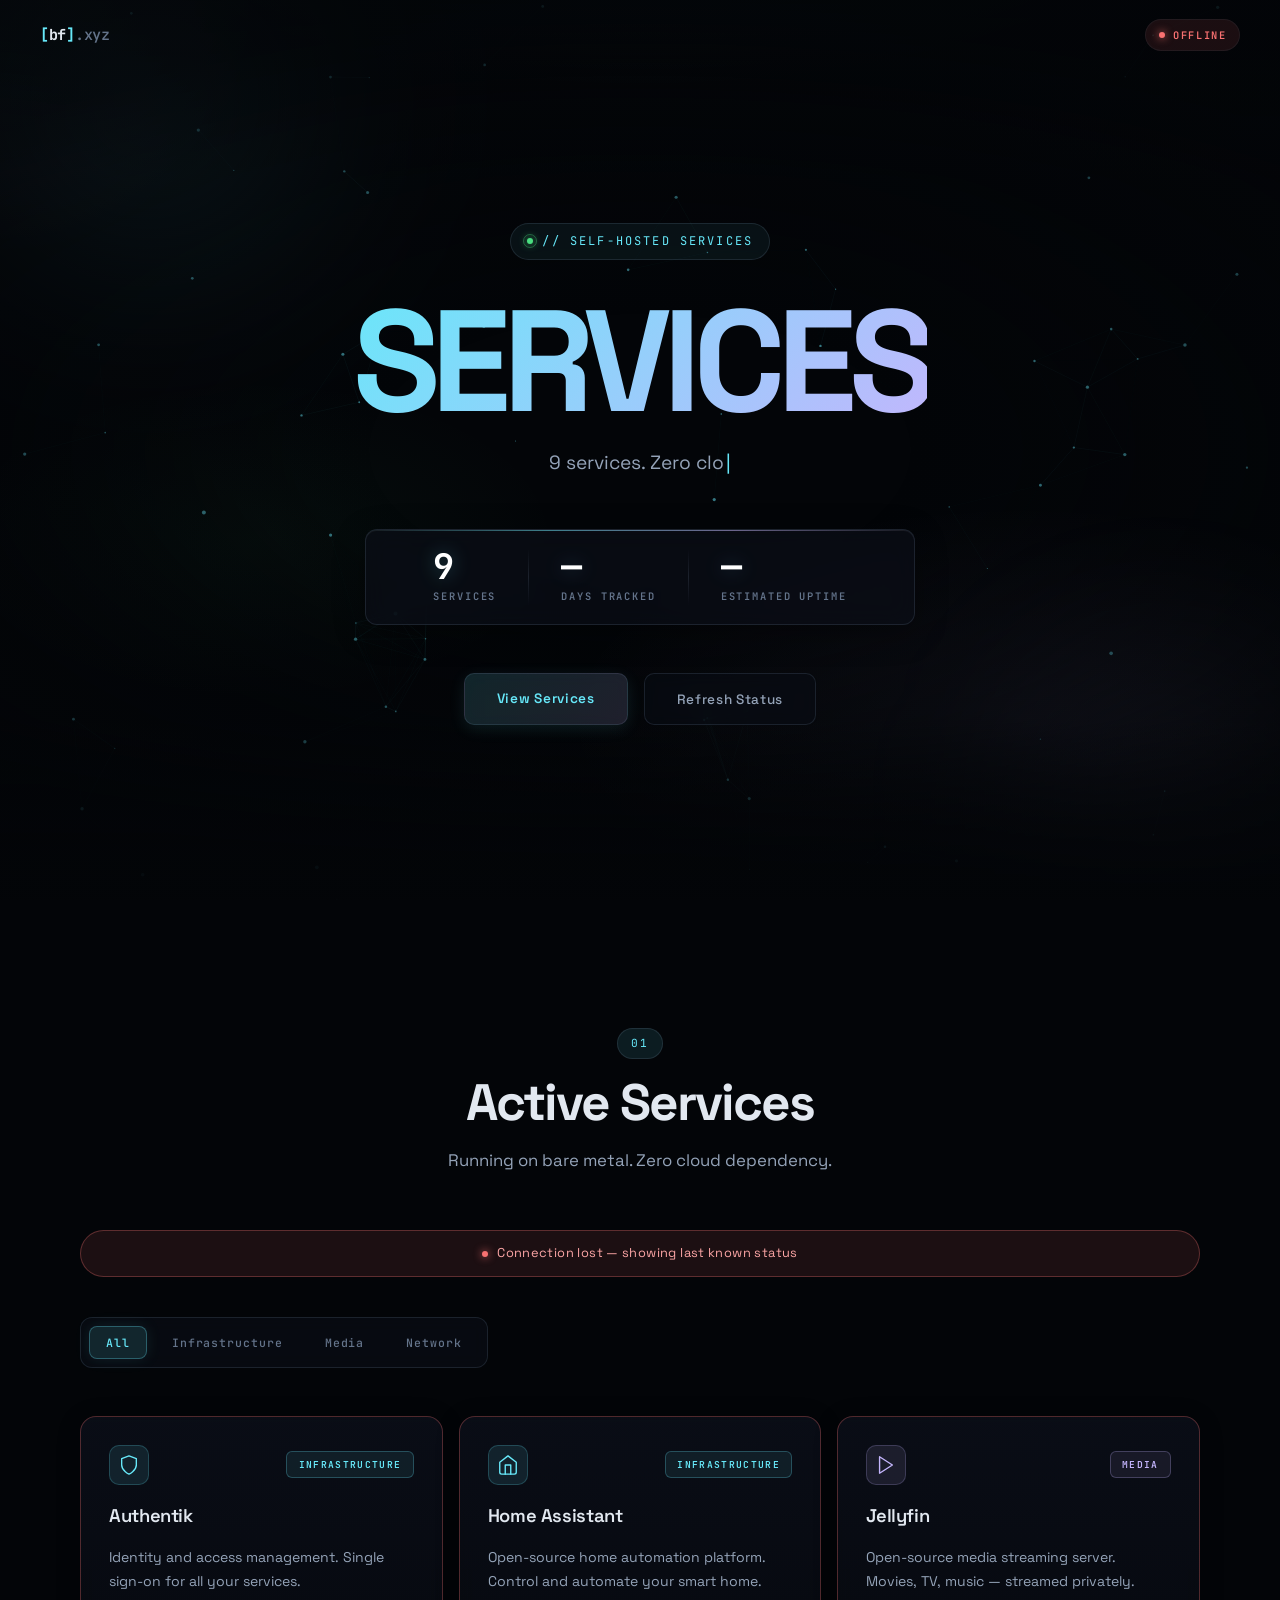
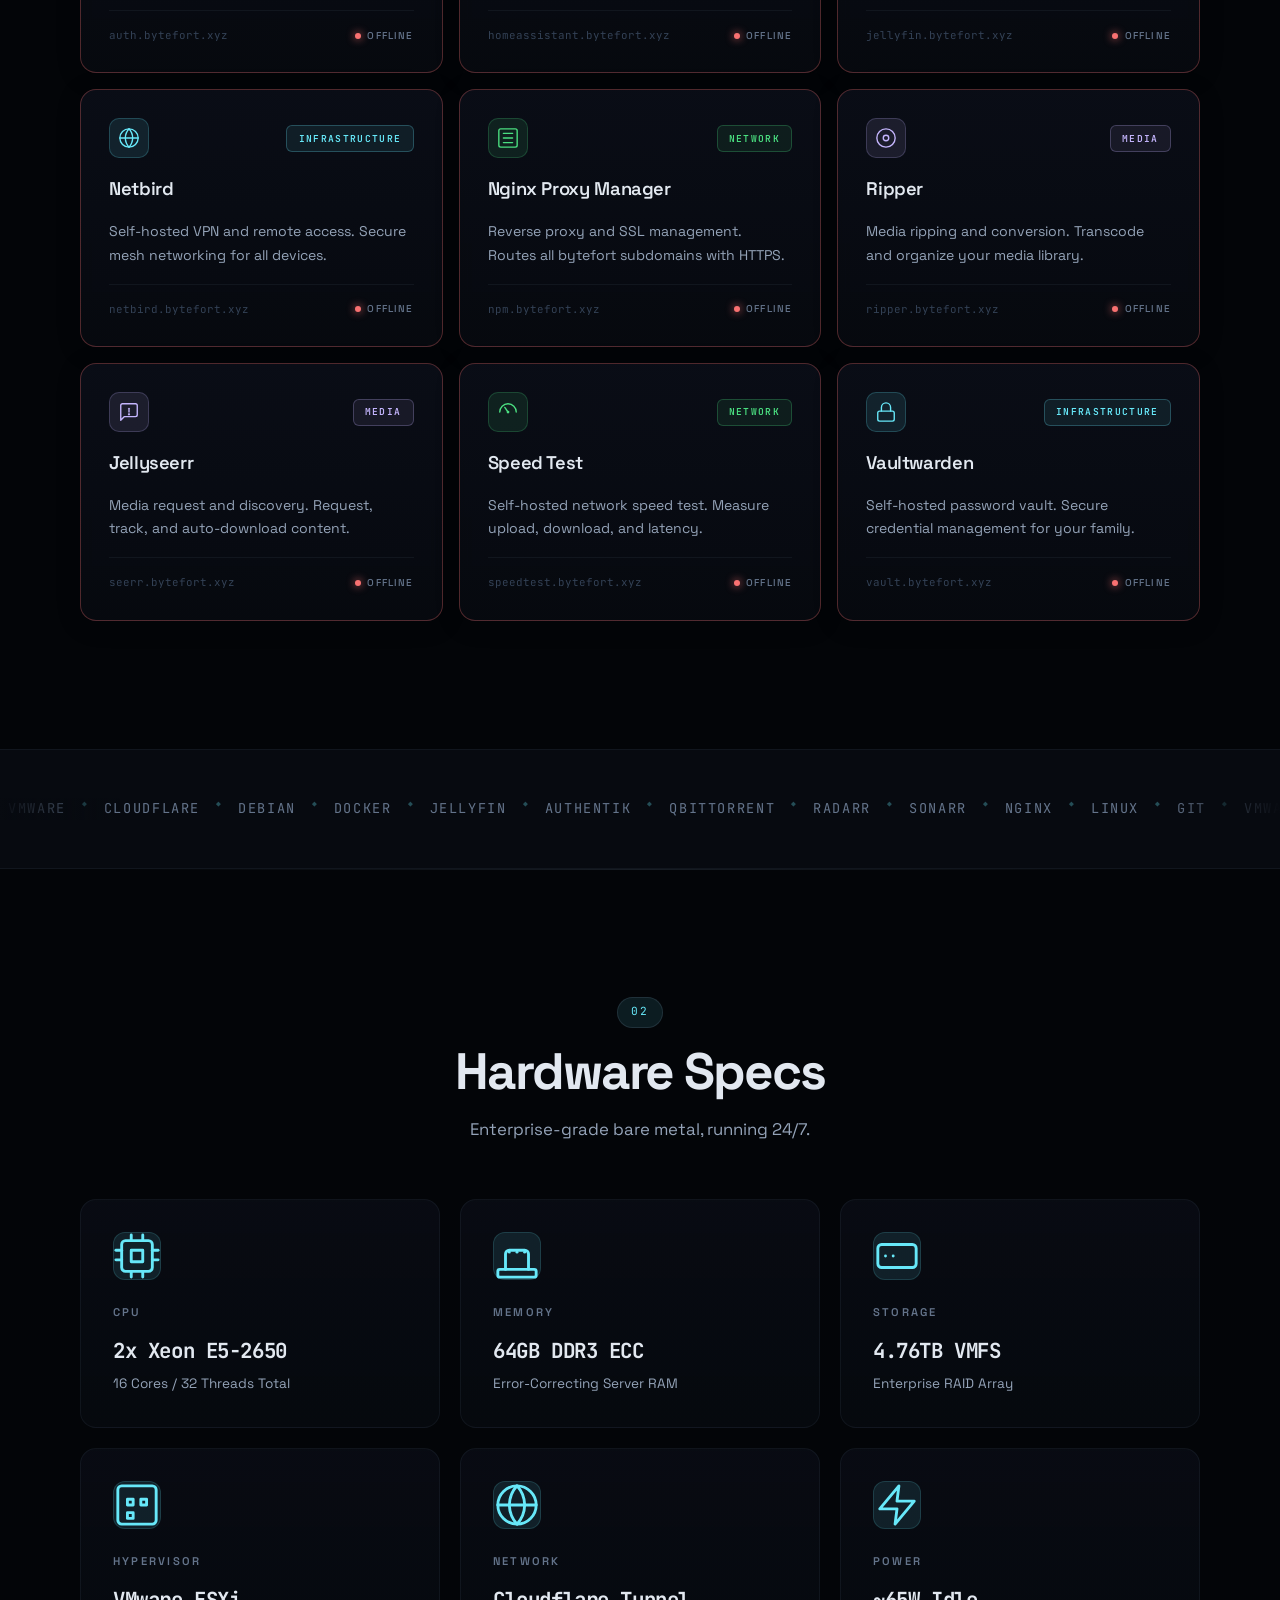
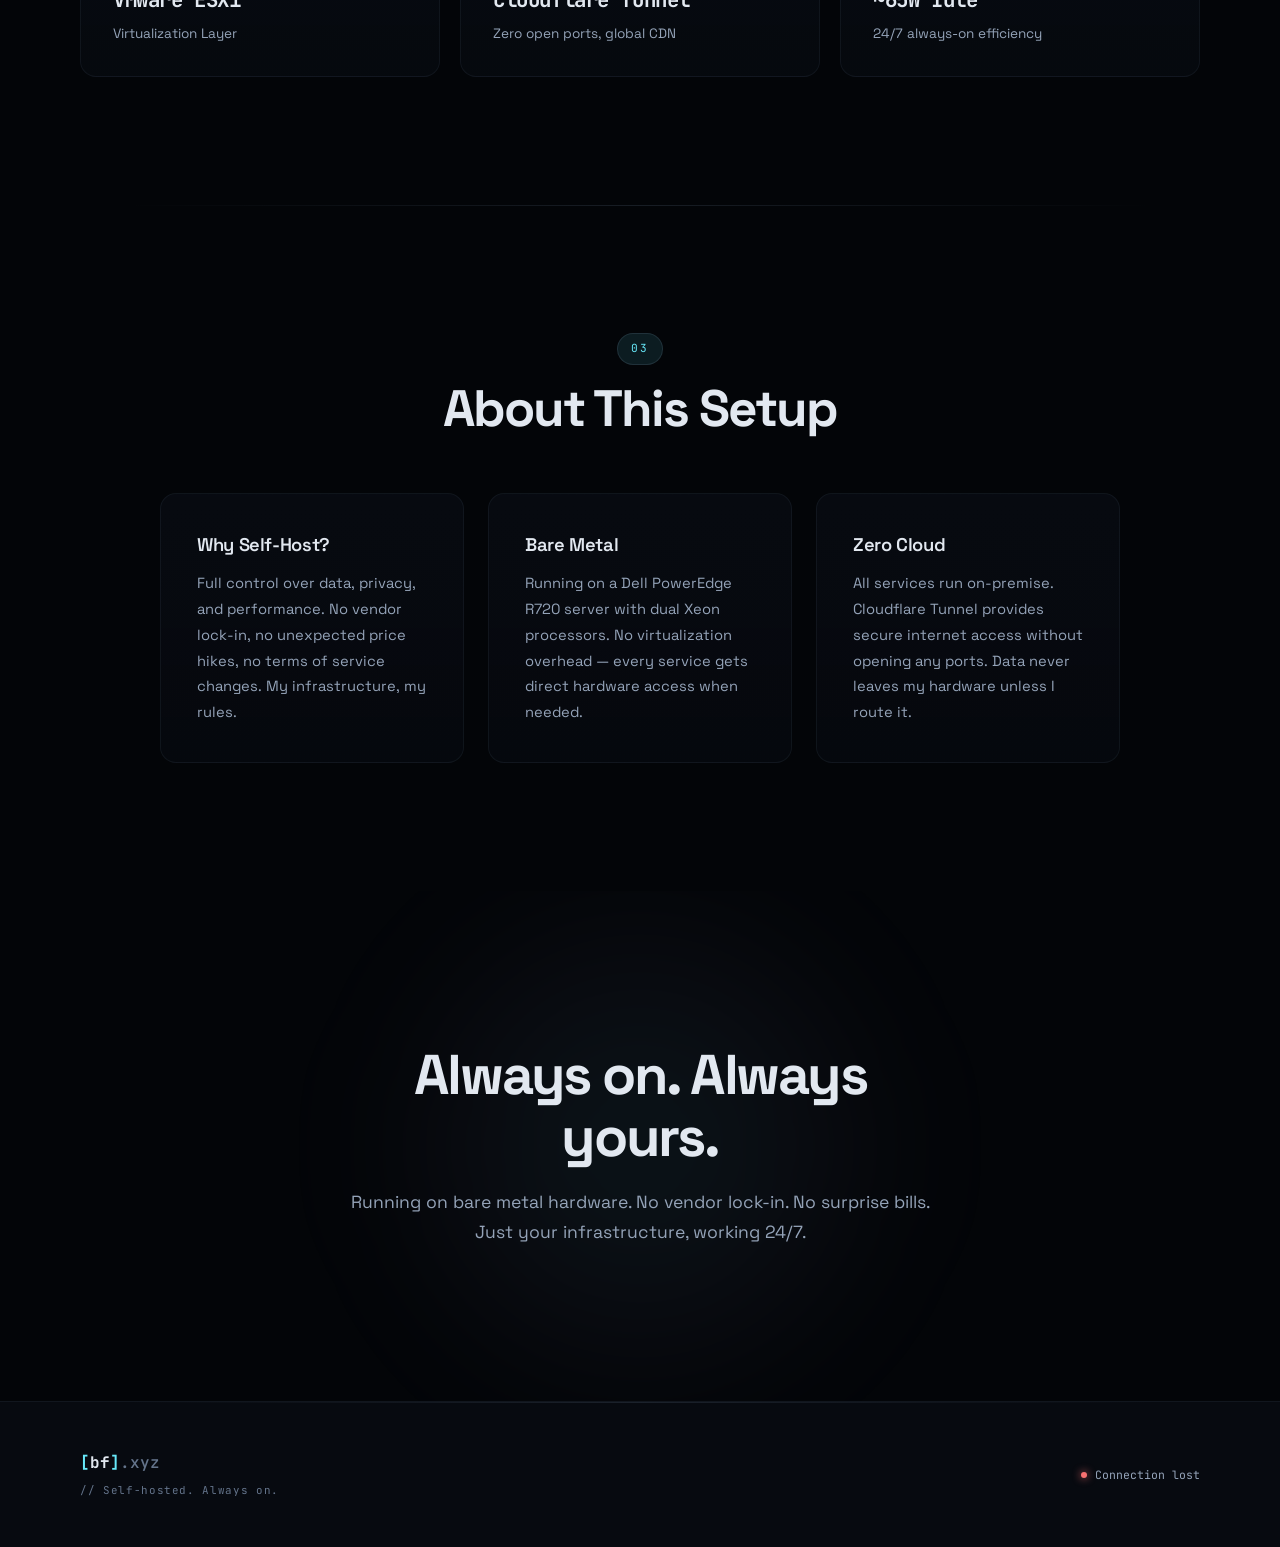
==== commit 742ef528: "Track cumulative uptime with status-change-only KV writes" ====
--- a/index.html
+++ b/index.html
@@ -66,12 +66,12 @@
       <div class="hs-sep"></div>
       <div class="hs-item">
         <span class="hs-num mono" id="uptimeDays">—</span>
-        <span class="hs-label mono">Days Online</span>
+        <span class="hs-label mono">Days Tracked</span>
       </div>
       <div class="hs-sep"></div>
       <div class="hs-item">
         <div style="display:flex;align-items:baseline;gap:0.05em"><span class="hs-num mono" id="uptimePct">—</span><span class="hs-suf mono" id="uptimeSuf" hidden>%</span></div>
-        <span class="hs-label mono">Uptime</span>
+        <span class="hs-label mono">Estimated Uptime</span>
       </div>
     </div>
     <div class="hero-actions reveal-up">
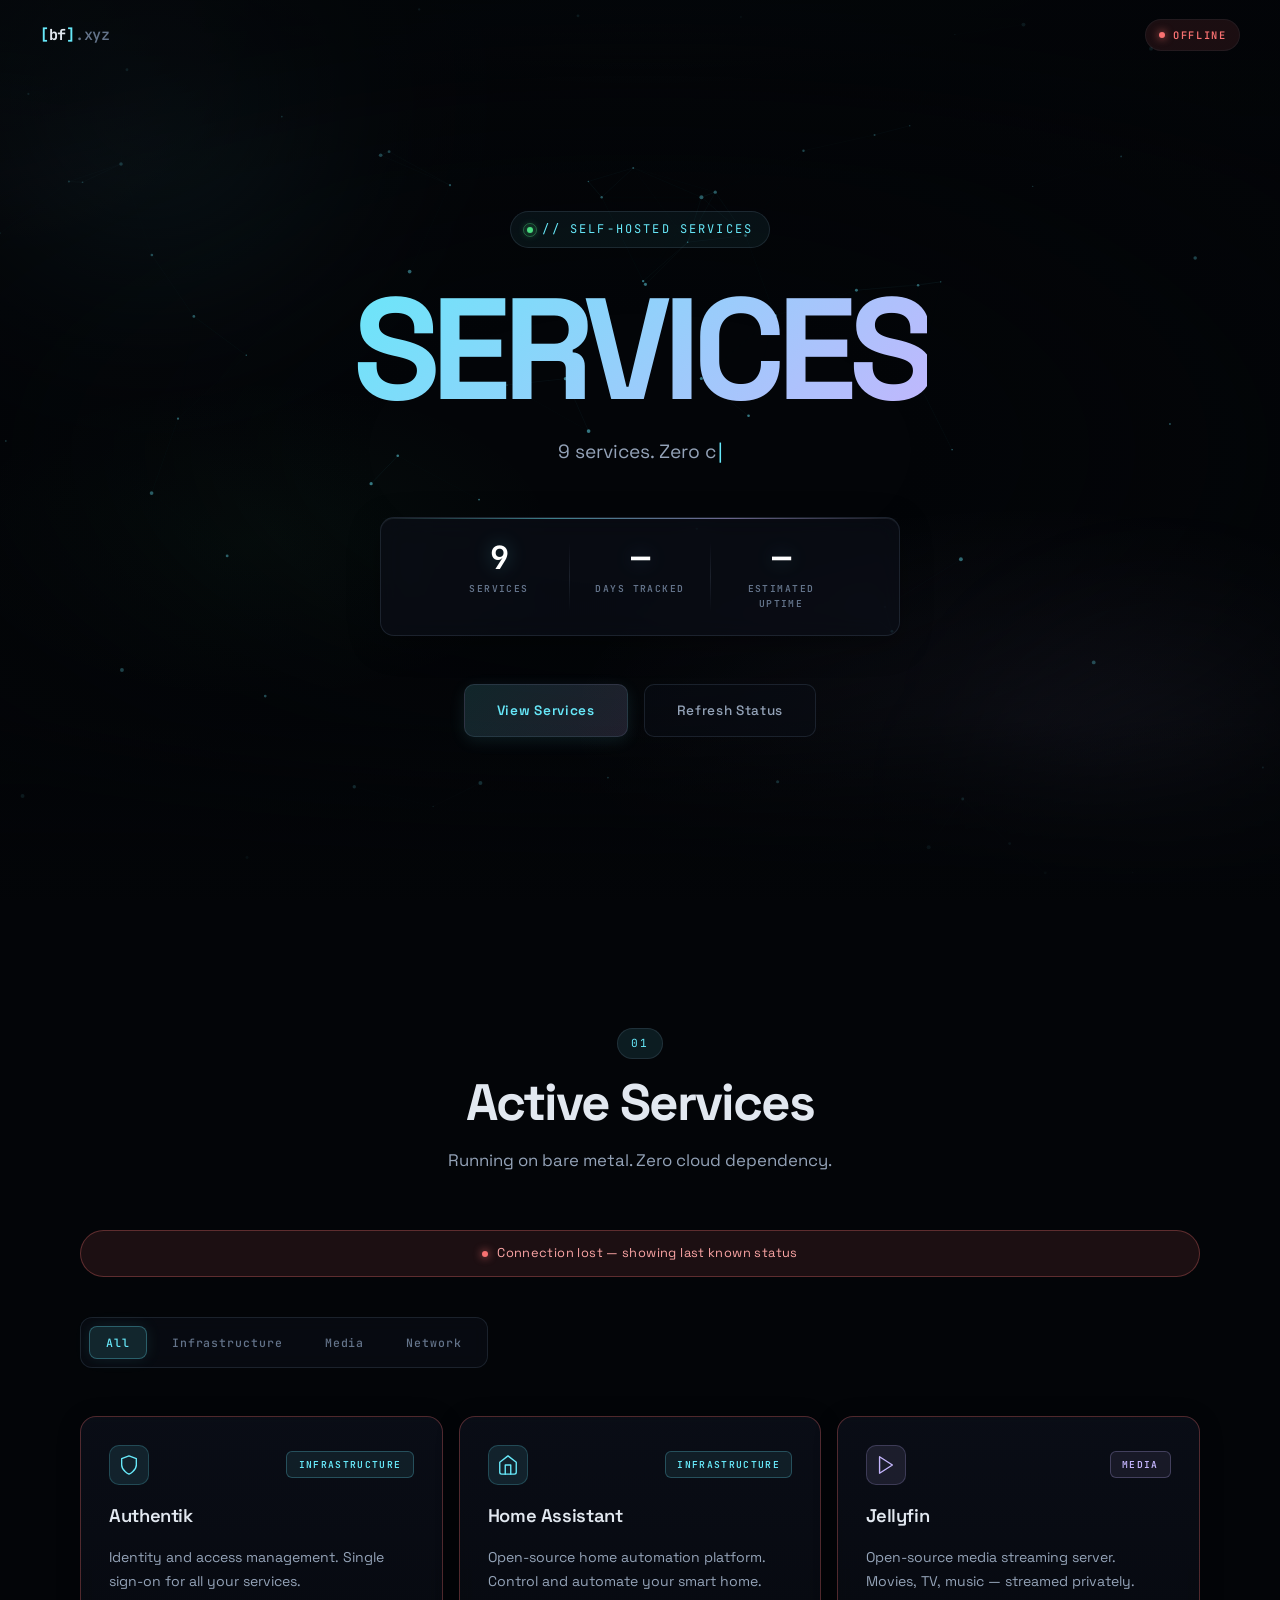
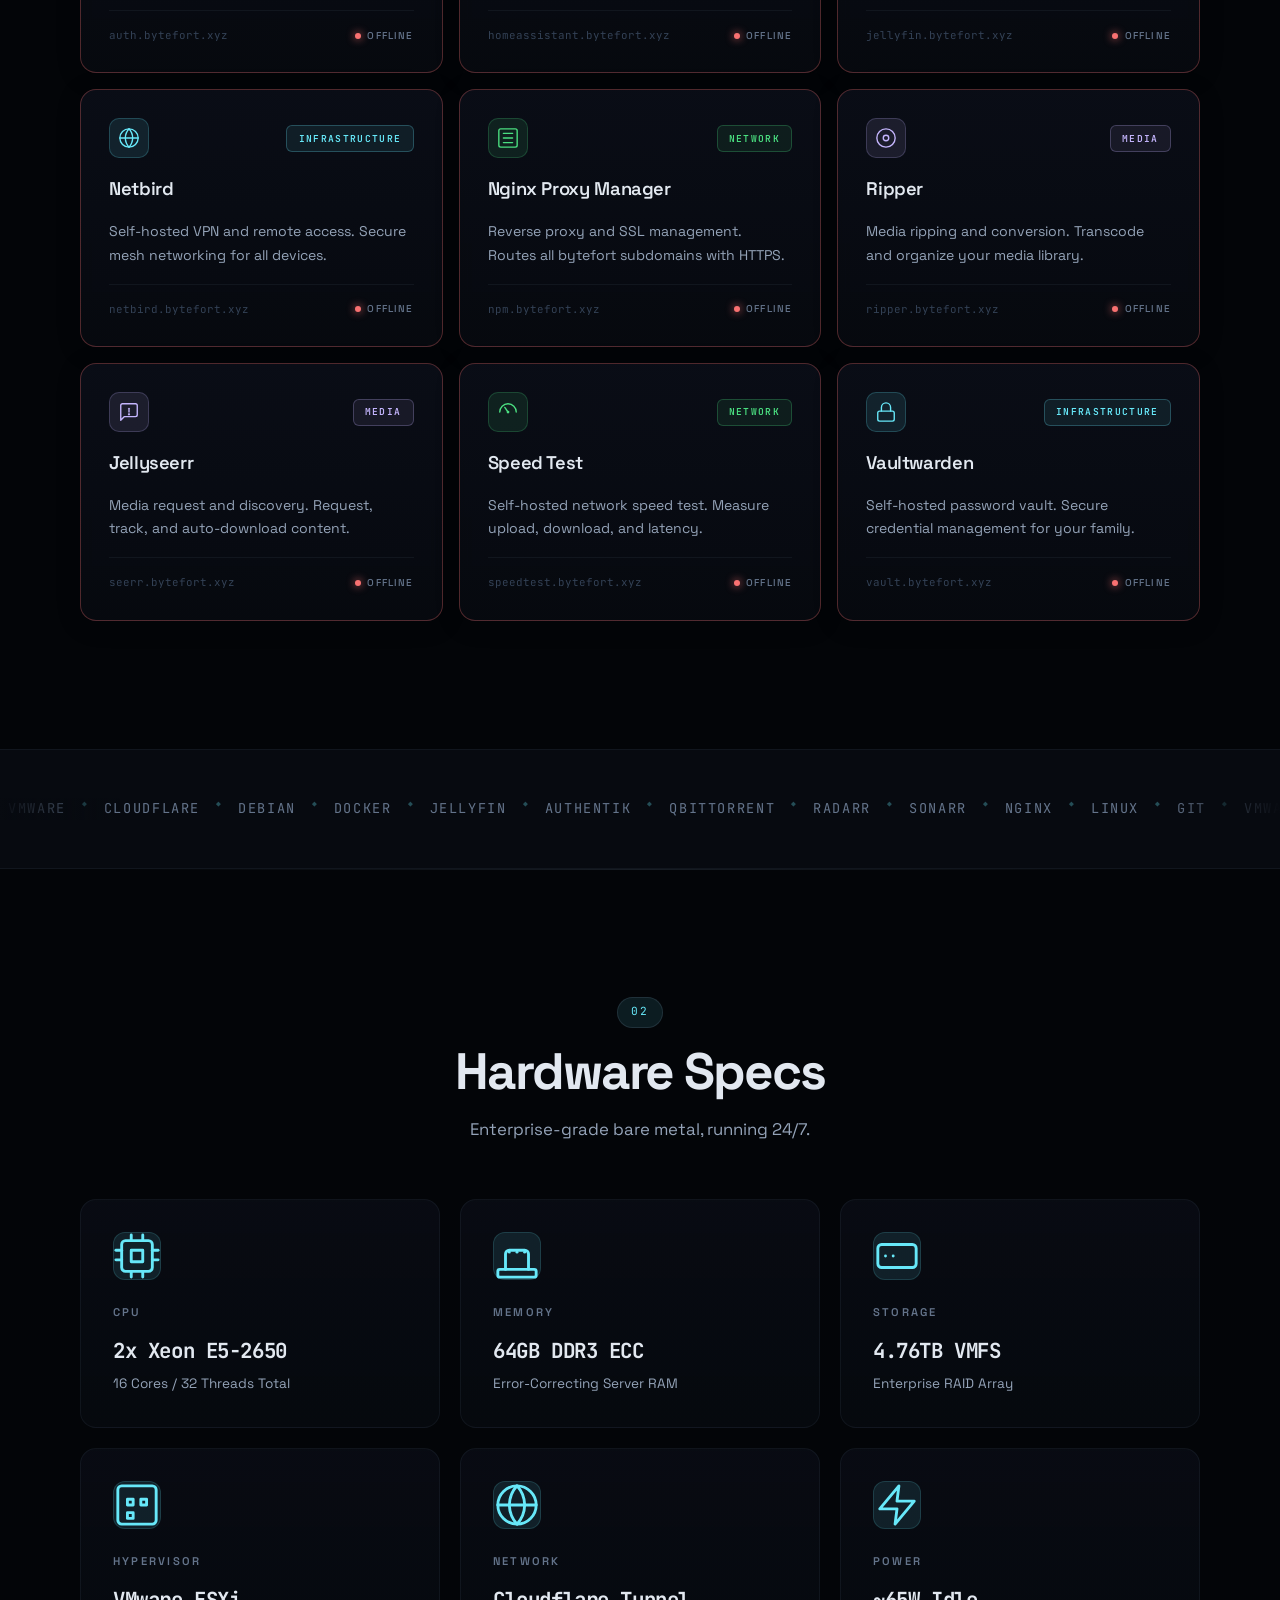
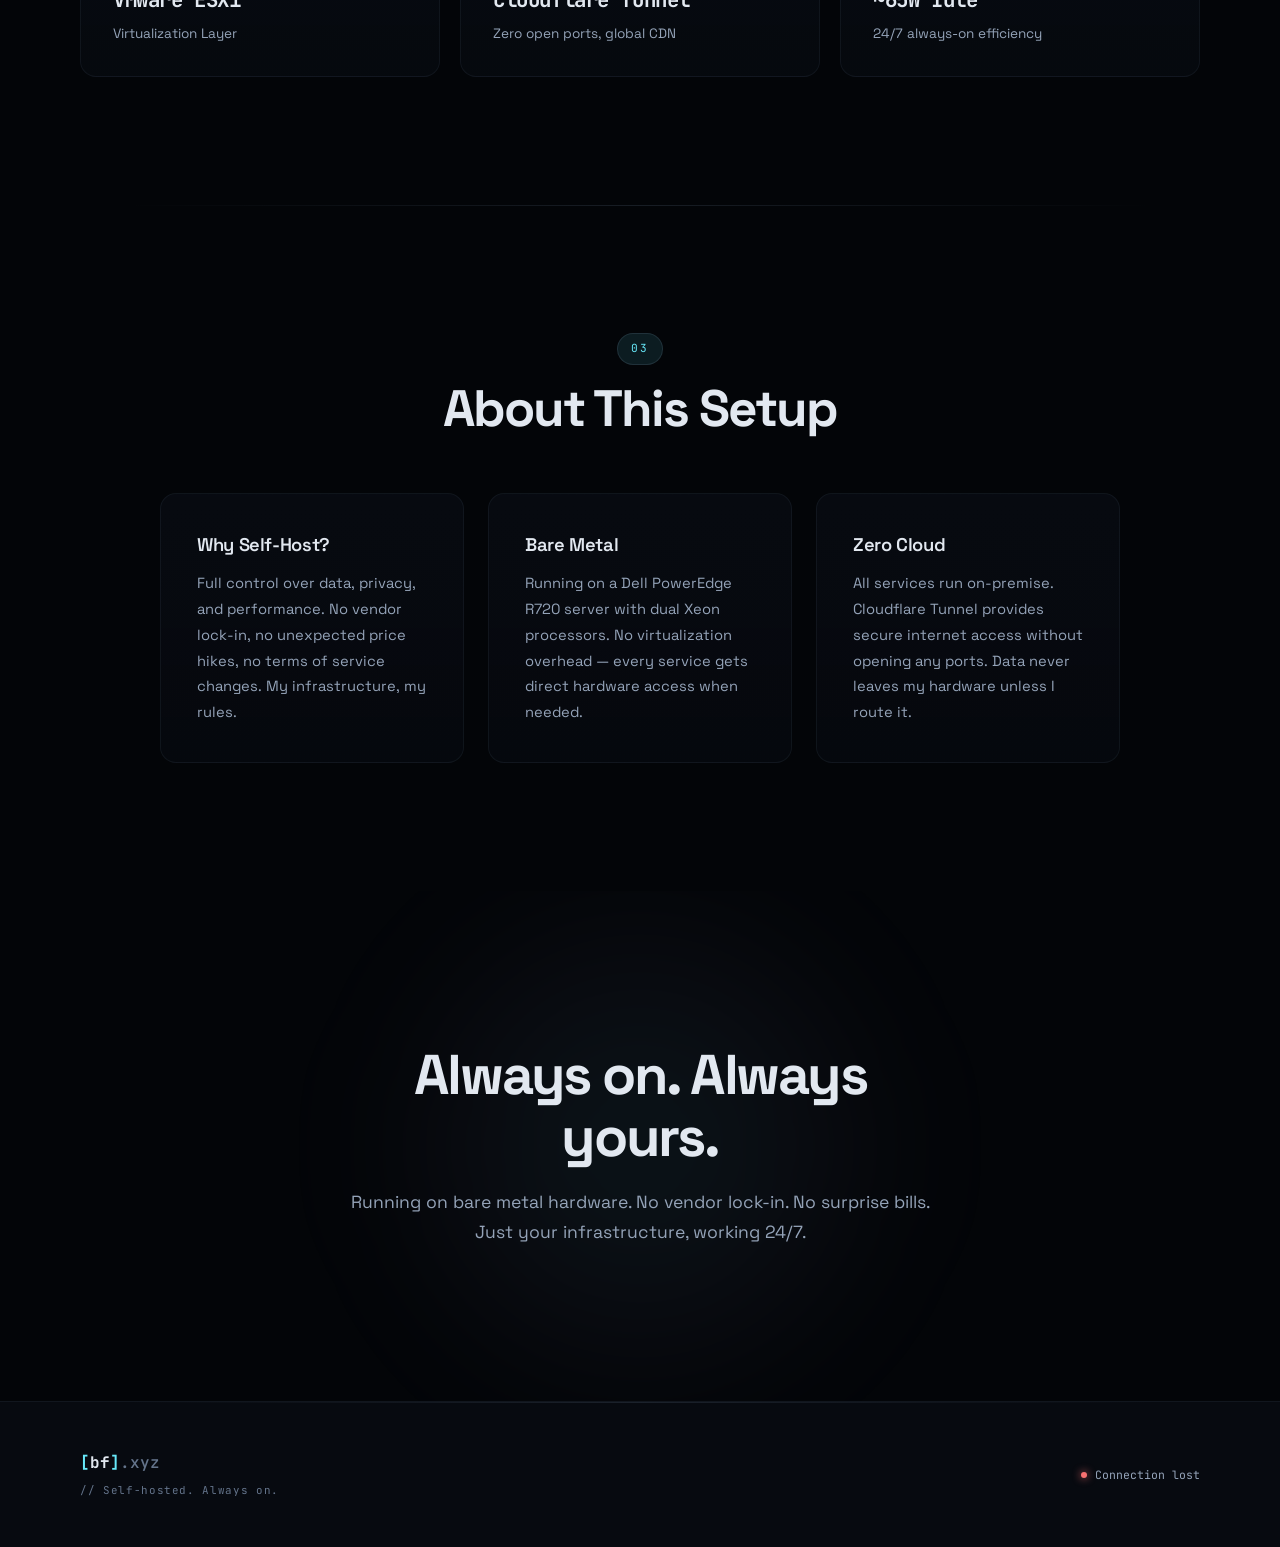
==== commit fc2b9bdd: "Add maintenance mode gate and admin panel Introduces a second Cloudflare Worker (maintenance-worker/" ====
--- a/index.html
+++ b/index.html
@@ -10,8 +10,48 @@
   <link href="https://fonts.googleapis.com/css2?family=Space+Grotesk:wght@300;400;500;600;700&family=JetBrains+Mono:wght@400;500;600&display=swap" rel="stylesheet" />
   <link rel="icon" type="image/svg+xml" href="favicon.svg" />
   <link rel="stylesheet" href="styles.css" />
+  <style>
+    .maint-overlay {
+      position: fixed; inset: 0; z-index: 9999;
+      background: rgba(3,5,8,0.85);
+      backdrop-filter: blur(12px);
+      display: flex; align-items: center; justify-content: center;
+      opacity: 0; pointer-events: none;
+      transition: opacity .35s var(--ease);
+    }
+    .maint-overlay.active { opacity: 1; pointer-events: all; }
+    .maint-modal {
+      background: var(--bg-2); border: 1px solid var(--line-mid);
+      border-radius: 16px; padding: 2.5rem; max-width: 480px; width: 90%;
+      text-align: center;
+    }
+    .maint-modal h2 {
+      font-size: 1.5rem; font-weight: 700; margin-bottom: .75rem;
+      color: var(--amber);
+    }
+    .maint-modal p { color: var(--text-mid); line-height: 1.7; margin-bottom: 1.5rem; }
+    .maint-modal .countdown {
+      font-family: var(--mono); font-size: 1.3rem; color: var(--amber);
+      font-weight: 600; margin-bottom: 1.5rem;
+    }
+    .maint-modal .btn {
+      padding: .65rem 1.5rem; background: var(--cyan); color: #000;
+      border: none; border-radius: 8px; font-weight: 600; font-size: .85rem;
+      cursor: pointer; font-family: var(--font); transition: all .2s;
+    }
+    .maint-modal .btn:hover { opacity: .9; }
+  </style>
 </head>
 <body>
+
+<div class="maint-overlay" id="maintOverlay">
+  <div class="maint-modal">
+    <h2>⚙️ Under Maintenance</h2>
+    <p id="maintMsg">We're doing some maintenance on the homelab. Everything will be back up in a few hours.</p>
+    <div class="countdown" id="maintCountdown"></div>
+    <button class="btn" onclick="document.getElementById('maintOverlay').classList.remove('active')">OK</button>
+  </div>
+</div>
 
 <div class="mouse-glow" id="mouseGlow"></div>
 <div class="progress-bar" id="progressBar"></div>
@@ -70,7 +110,7 @@
       </div>
       <div class="hs-sep"></div>
       <div class="hs-item">
-        <div style="display:flex;align-items:baseline;gap:0.05em"><span class="hs-num mono" id="uptimePct">—</span><span class="hs-suf mono" id="uptimeSuf" hidden>%</span></div>
+        <div style="display:flex;align-items:baseline;gap:.05em"><span class="hs-num mono" id="uptimePct">—</span><span class="hs-suf mono" id="uptimeSuf" hidden>%</span></div>
         <span class="hs-label mono">Estimated Uptime</span>
       </div>
     </div>
@@ -250,5 +290,61 @@
 <div id="toast" class="toast" role="status" aria-live="polite"></div>
 
 <script src="script.js"></script>
+
+<!-- Maintenance check -->
+<script>
+(function() {
+  var overlay = document.getElementById('maintOverlay');
+  var msgEl = document.getElementById('maintMsg');
+  var countdownEl = document.getElementById('maintCountdown');
+  var checked = false;
+
+  function check() {
+    if (checked) return;
+    checked = true;
+
+    fetch('/api/bf/maintenance/status')
+      .then(function(r) { return r.json(); })
+      .then(function(data) {
+        if (data.enabled) {
+          if (data.message) msgEl.textContent = data.message;
+          overlay.classList.add('active');
+
+          if (data.timeRemaining && data.timeRemaining > 0) {
+            var remaining = data.timeRemaining;
+            function tick() {
+              remaining = Math.max(0, remaining);
+              var h = Math.floor(remaining / 3600000);
+              var m = Math.floor((remaining % 3600000) / 60000);
+              var s = Math.floor((remaining % 60000) / 1000);
+              if (countdownEl) {
+                countdownEl.textContent = [
+                  String(h).padStart(2, '0'),
+                  String(m).padStart(2, '0'),
+                  String(s).padStart(2, '0')
+                ].join(':');
+              }
+              if (remaining <= 0) {
+                clearInterval(timer);
+                overlay.classList.remove('active');
+                return;
+              }
+              remaining -= 1000;
+            }
+            tick();
+            var timer = setInterval(tick, 1000);
+          }
+        }
+      })
+      .catch(function() {});
+  }
+
+  check();
+
+  // Re-check every 30s in case maintenance ends
+  setInterval(check, 30000);
+})();
+</script>
+
 </body>
 </html>
--- a/styles.css
+++ b/styles.css
@@ -74,6 +74,7 @@
 
 @keyframes pulse { 0%,100%{opacity:1} 50%{opacity:0.35} }
 @keyframes ringPulse { 0%{transform:scale(0.96);opacity:0.5} 50%{transform:scale(1.04);opacity:0.15} 100%{transform:scale(0.96);opacity:0.5} }
+@keyframes heroReveal { from { opacity: 0; transform: translateY(20px); } to { opacity: 1; transform: none; } }
 
 /* Progress bar */
 .progress-bar {
@@ -247,13 +248,13 @@
 @keyframes blink { 0%, 100% { opacity: 1; } 50% { opacity: 0; } }
 .hero-stats {
   display: flex; align-items: stretch; gap: 0; margin-bottom: 3rem;
-  padding: 1.2rem 2rem; border: 1px solid var(--line-mid); border-radius: 12px;
+  padding: 1.5rem 3rem; border: 1px solid var(--line-mid); border-radius: 14px;
   background: rgba(12,16,26,0.6);
-  position: relative; width: 100%; max-width: 550px;
+  position: relative; width: 100%; max-width: 520px;
   backdrop-filter: blur(12px);
   opacity: 0; transform: translateY(20px);
   animation: heroReveal 0.8s var(--ease-out) 0.85s both;
-  flex-wrap: wrap; justify-content: center;
+  flex-wrap: nowrap; justify-content: center;
   box-shadow: 0 8px 32px rgba(0,0,0,0.3), inset 0 1px 0 rgba(255,255,255,0.05);
 }
 .hero-stats::before {
@@ -262,19 +263,19 @@
   background: linear-gradient(90deg, transparent, var(--cyan), var(--purple), transparent);
   opacity: 0.5;
 }
-.hs-item { display: flex; flex-direction: column; align-items: flex-start; gap: 0.25rem; padding: 0 2rem; }
+.hs-item { display: flex; flex-direction: column; align-items: center; gap: 0.4rem; padding: 0 1.5rem; flex: 1 1 0; min-width: 0; }
 .hs-num {
-  font-size: clamp(1.8rem, 3.5vw, 2.2rem); font-weight: 700;
+  font-size: clamp(1.5rem, 3vw, 2rem); font-weight: 700;
   color: #fff; line-height: 1; letter-spacing: -0.03em;
   font-feature-settings: "tnum","zero";
   text-shadow: 0 0 20px rgba(103,232,249,0.3);
 }
 .hs-label {
-  font-size: 0.65rem; letter-spacing: 0.18em; text-transform: uppercase;
-  color: var(--text-dim); font-weight: 600;
-}
-.hs-sep { width: 1px; background: linear-gradient(to bottom, transparent, var(--line-mid), transparent); }
-.hs-suf { font-size: 1.1rem; font-weight: 600; color: var(--cyan); line-height: 1; }
+  font-size: 0.6rem; letter-spacing: 0.15em; text-transform: uppercase;
+  color: var(--text-dim); font-weight: 600; text-align: center;
+}
+.hs-sep { width: 1px; background: linear-gradient(to bottom, transparent, var(--line-mid), transparent); flex-shrink: 0; }
+.hs-suf { font-size: 0.9rem; font-weight: 600; color: var(--cyan); line-height: 1; }
 
 .hero-actions {
   display: flex; gap: 1rem; flex-wrap: wrap; justify-content: center;
@@ -710,8 +711,8 @@
 /* ─── RESPONSIVE ─── */
 @media (max-width: 768px) {
   .s-hero { min-height: 100vh; min-height: 100svh; padding: 7rem var(--pad-x) 3.5rem; }
-  .hero-stats { padding: 1rem 1.25rem; }
-  .hs-item { padding: 0.5rem 1rem; }
+  .hero-stats { padding: 1rem 1.5rem; max-width: 400px; }
+  .hs-item { padding: 0.5rem 0.75rem; }
   .hamburger { display: flex; }
   .services-grid { grid-template-columns: 1fr; }
   .specs-grid { grid-template-columns: repeat(auto-fill, minmax(240px, 1fr)); }
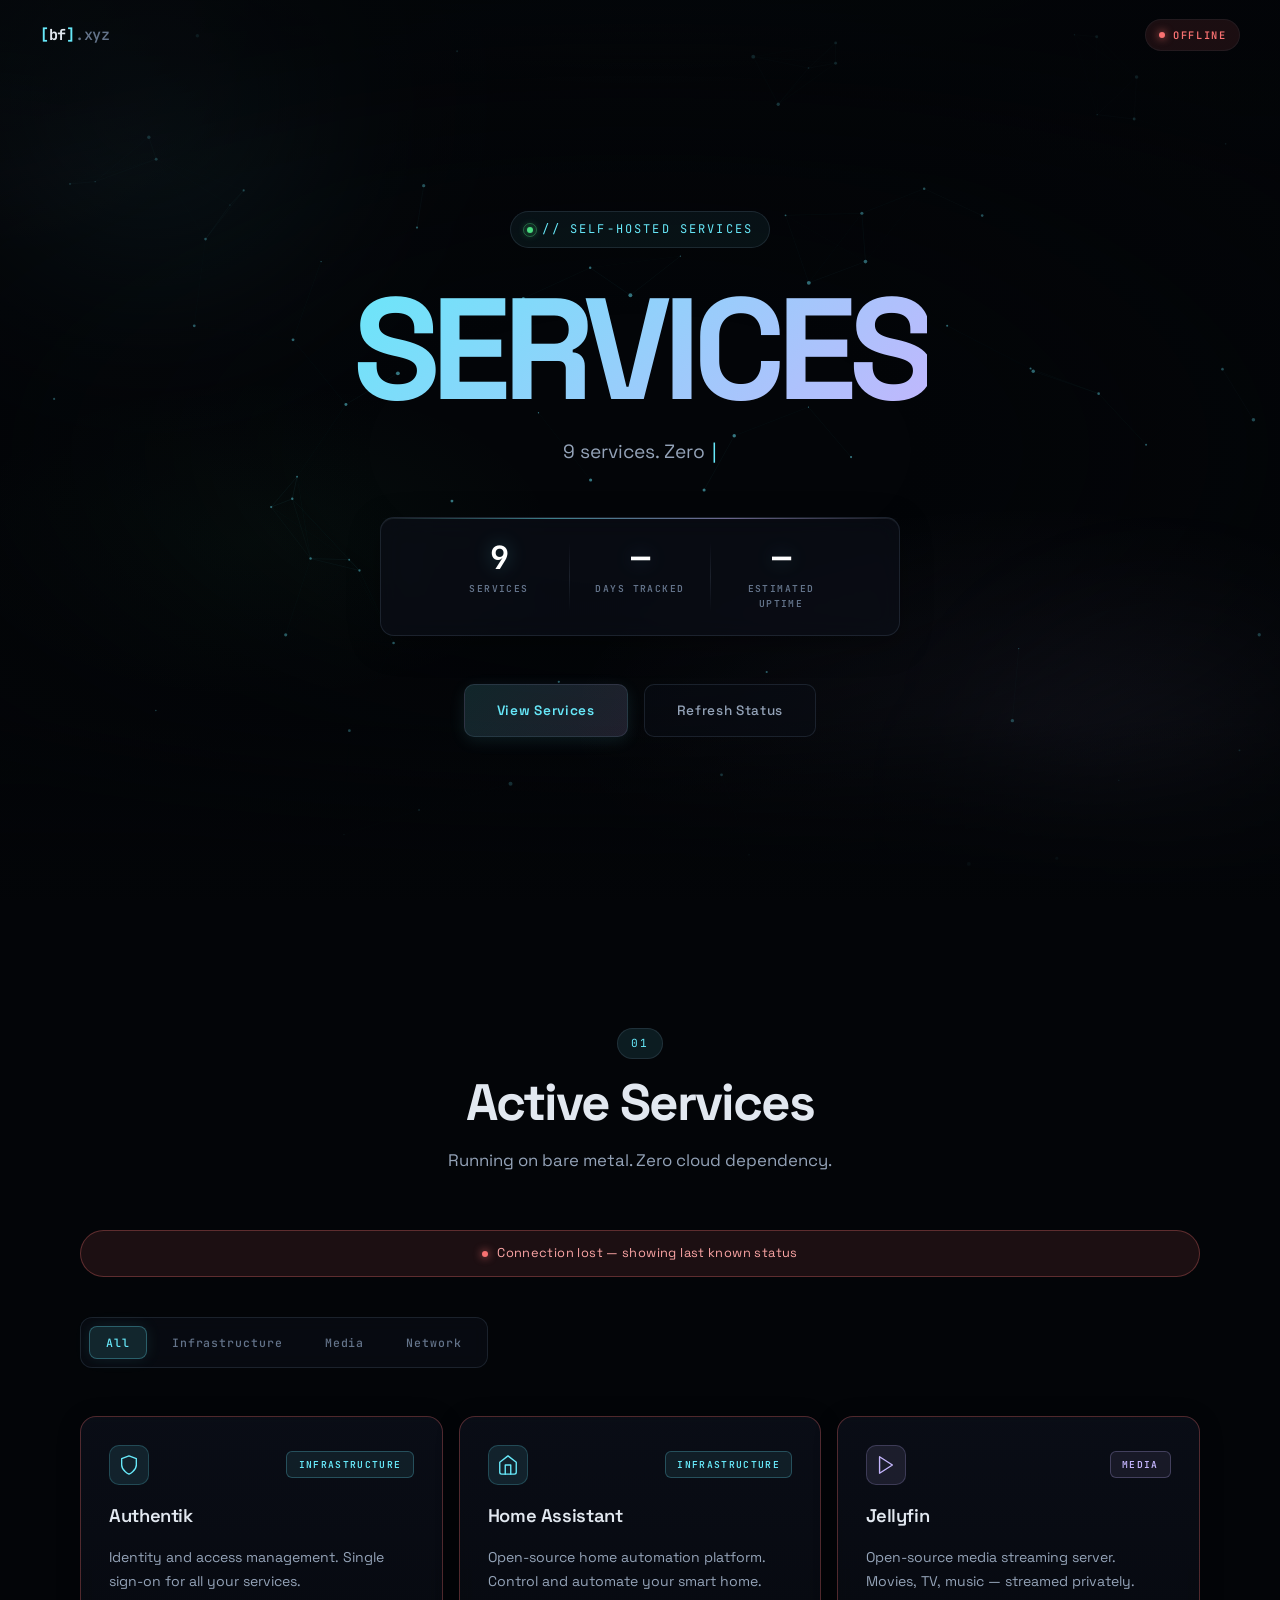
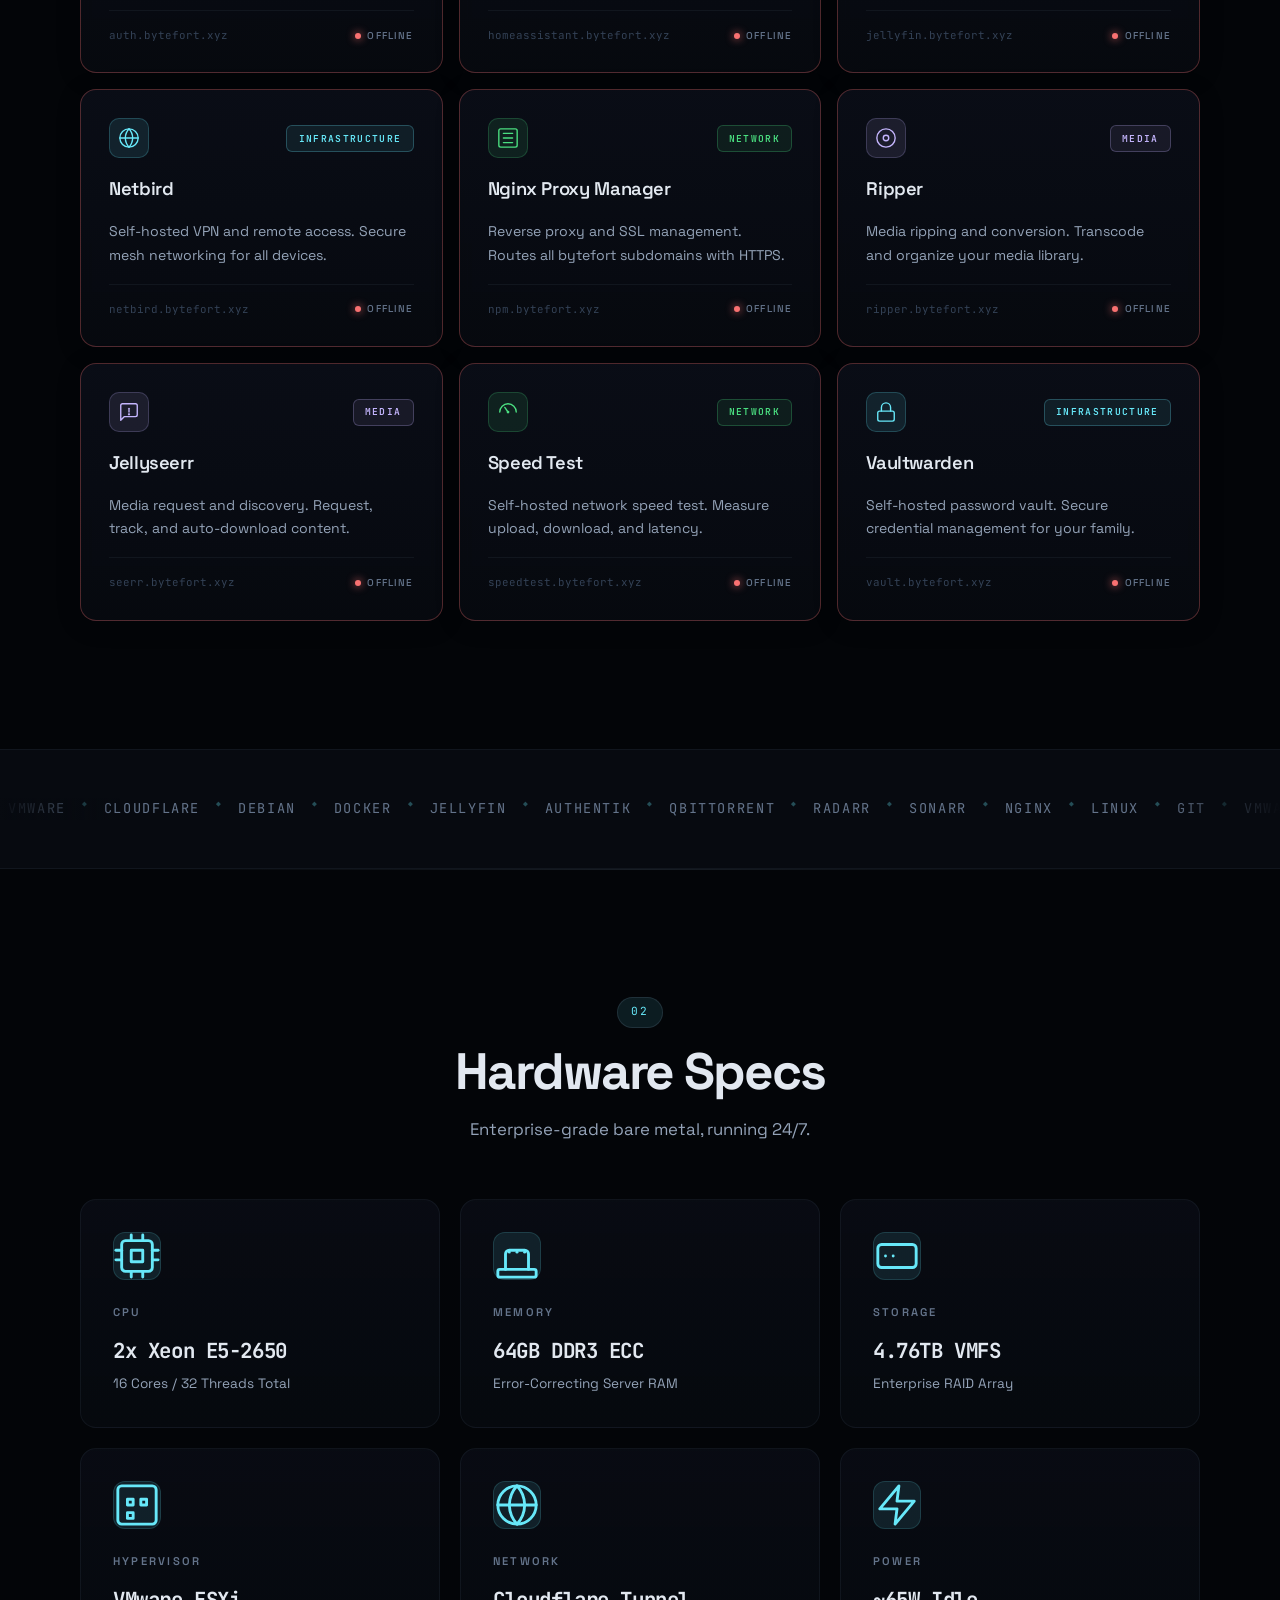
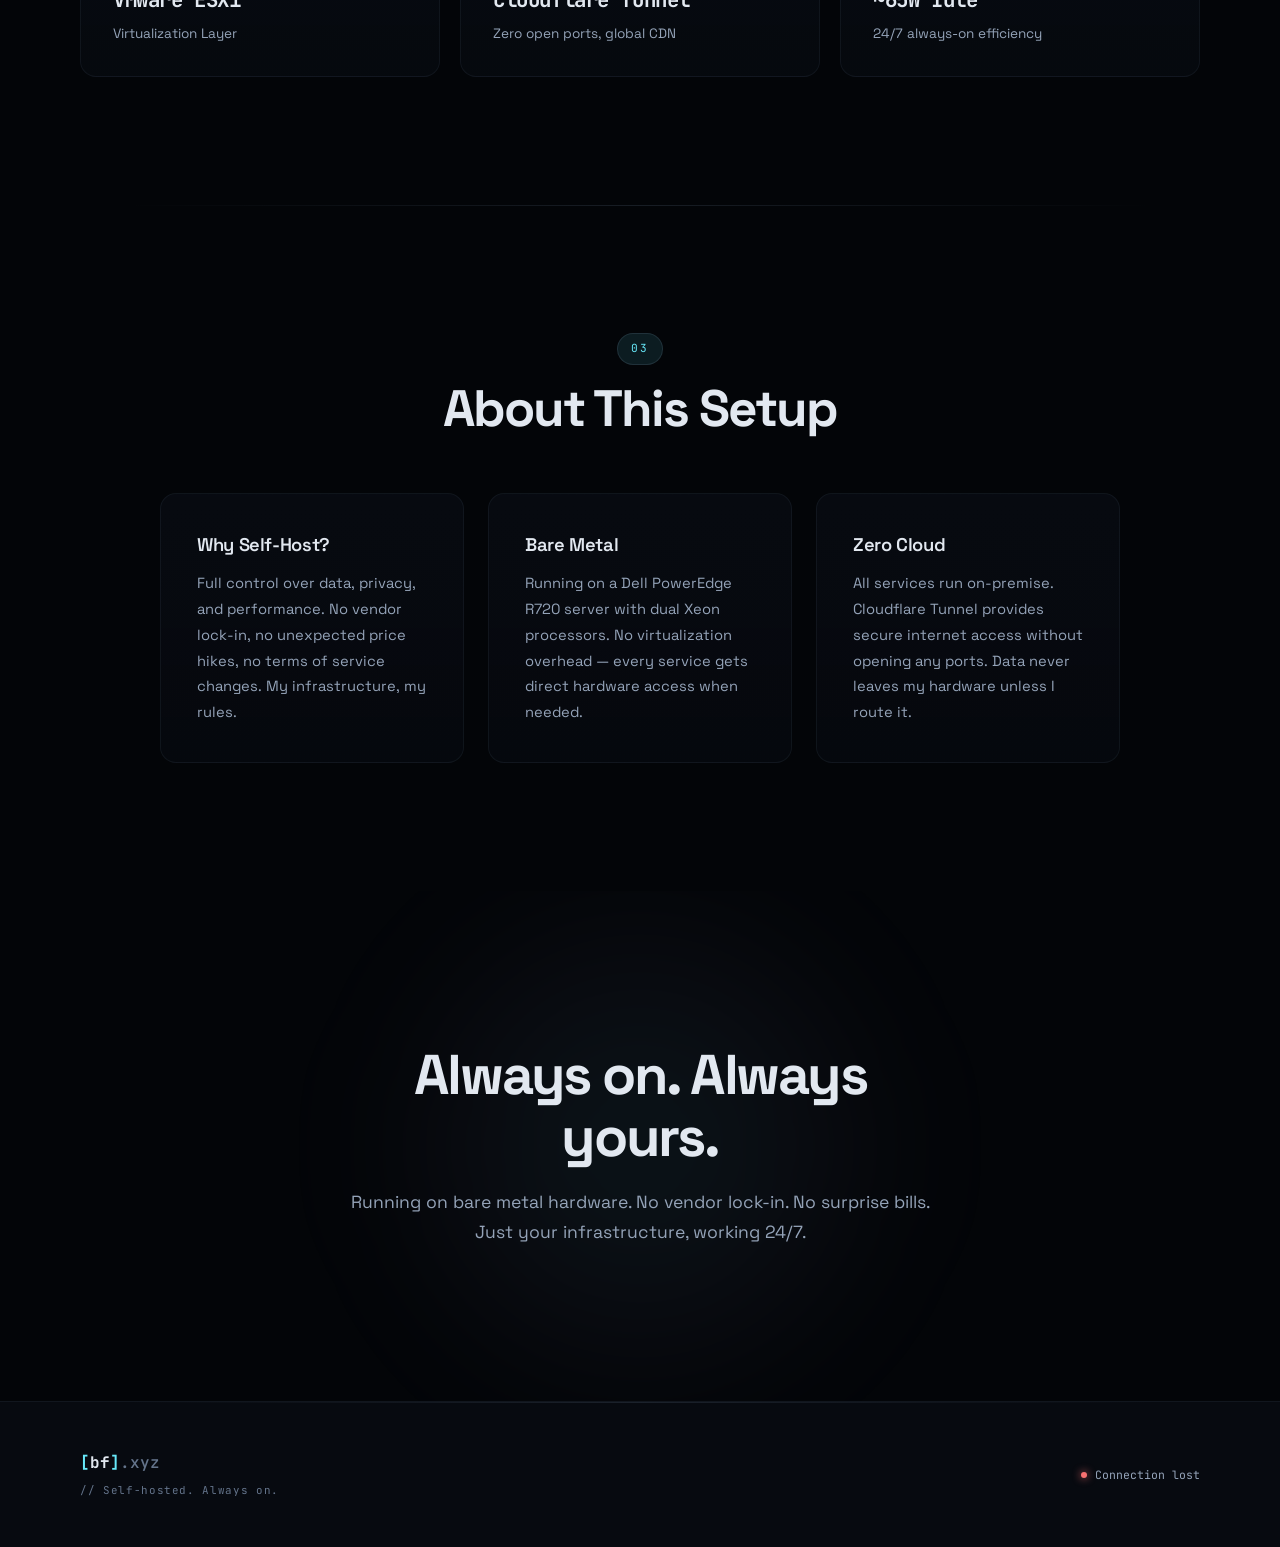
==== commit a4e8e36a: "Redirect service subdomains to the dashboard during maintenance, polish maintenance page design - wo" ====
--- a/index.html
+++ b/index.html
@@ -46,7 +46,7 @@
 
 <div class="maint-overlay" id="maintOverlay">
   <div class="maint-modal">
-    <h2>⚙️ Under Maintenance</h2>
+    <h2 id="maintTitle">⚙️ Under Maintenance</h2>
     <p id="maintMsg">We're doing some maintenance on the homelab. Everything will be back up in a few hours.</p>
     <div class="countdown" id="maintCountdown"></div>
     <button class="btn" onclick="document.getElementById('maintOverlay').classList.remove('active')">OK</button>
@@ -294,7 +294,15 @@
 <!-- Maintenance check -->
 <script>
 (function() {
+  var SERVICE_NAMES = {
+    auth: 'Authentik', jellyfin: 'Jellyfin', seerr: 'Jellyseerr',
+    netbird: 'Netbird', npm: 'Nginx Proxy Manager', ripper: 'Ripper',
+    speedtest: 'Speed Test', vault: 'Vaultwarden', homeassistant: 'Home Assistant'
+  };
+  var redirectedFrom = new URLSearchParams(location.search).get('service');
+
   var overlay = document.getElementById('maintOverlay');
+  var titleEl = document.getElementById('maintTitle');
   var msgEl = document.getElementById('maintMsg');
   var countdownEl = document.getElementById('maintCountdown');
   var checked = false;
@@ -307,6 +315,9 @@
       .then(function(r) { return r.json(); })
       .then(function(data) {
         if (data.enabled) {
+          if (redirectedFrom && SERVICE_NAMES[redirectedFrom]) {
+            titleEl.textContent = '⚙️ ' + SERVICE_NAMES[redirectedFrom] + ' is under maintenance';
+          }
           if (data.message) msgEl.textContent = data.message;
           overlay.classList.add('active');
 
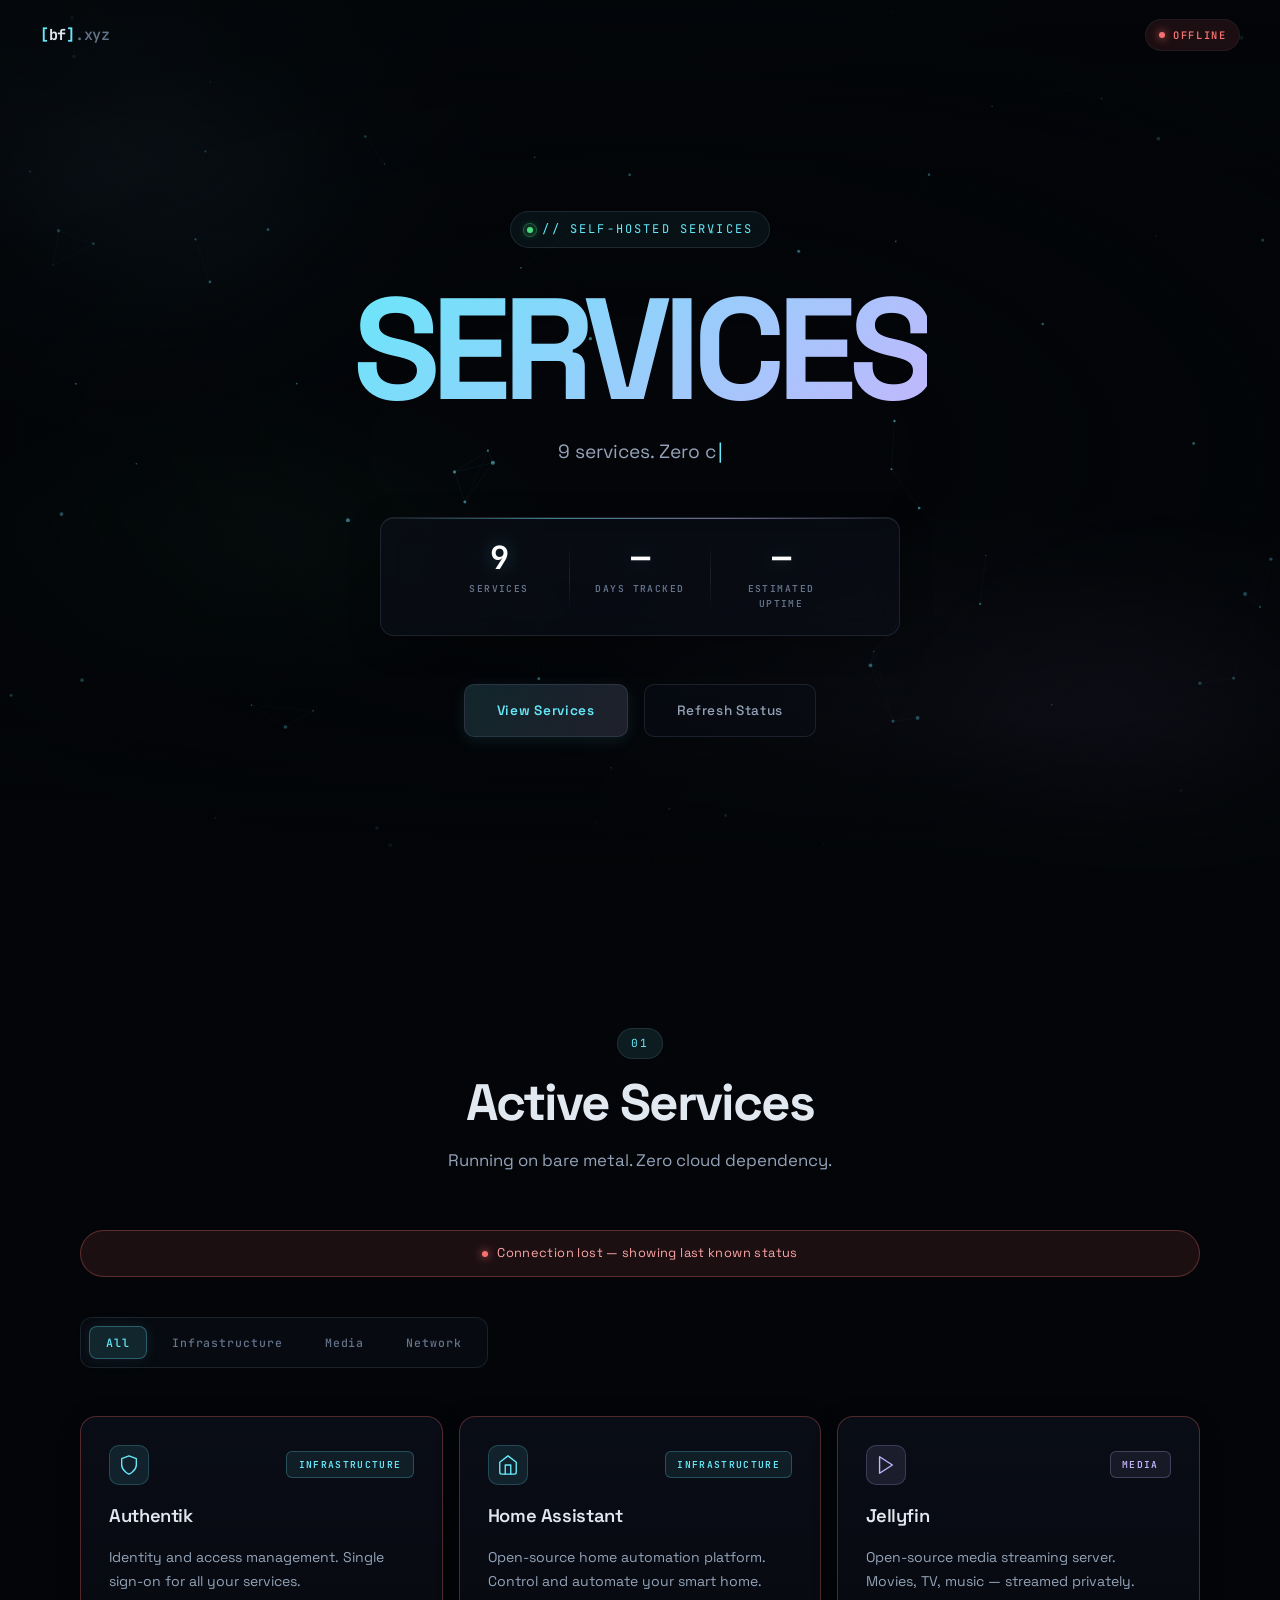
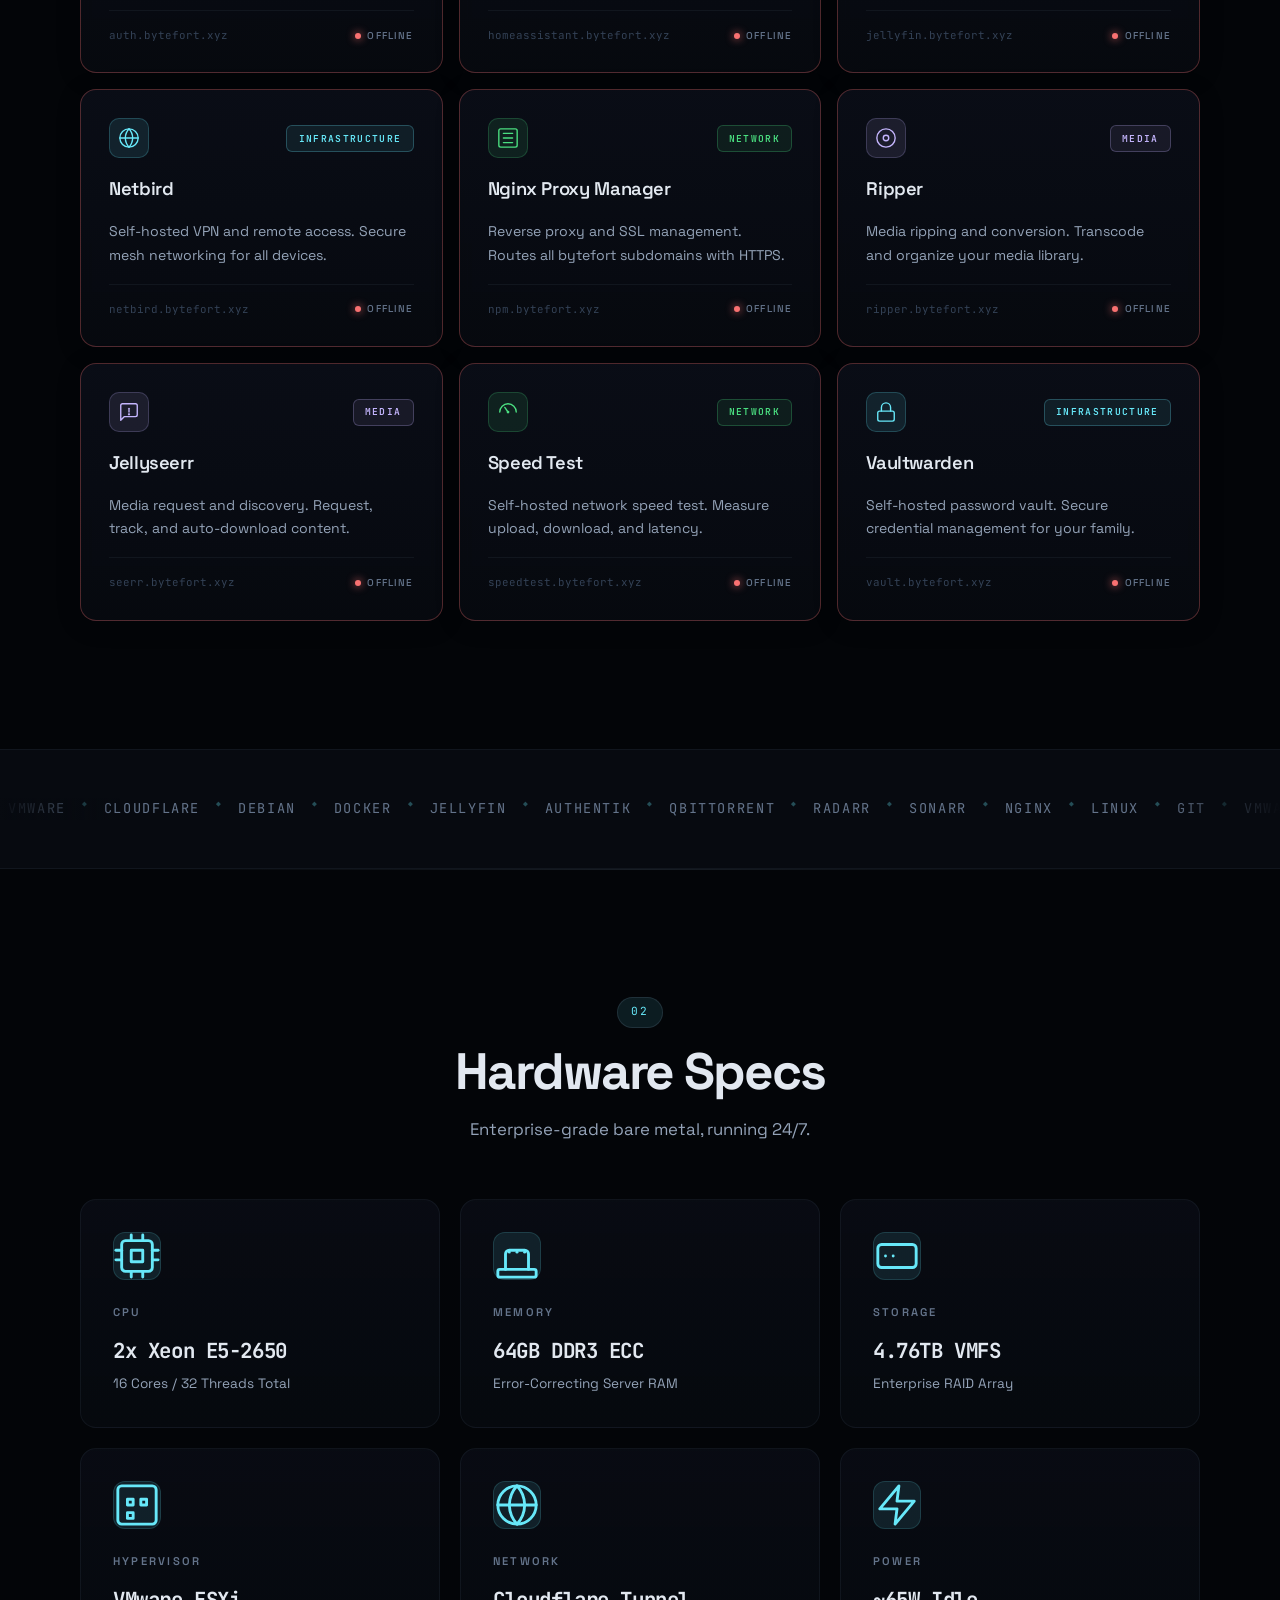
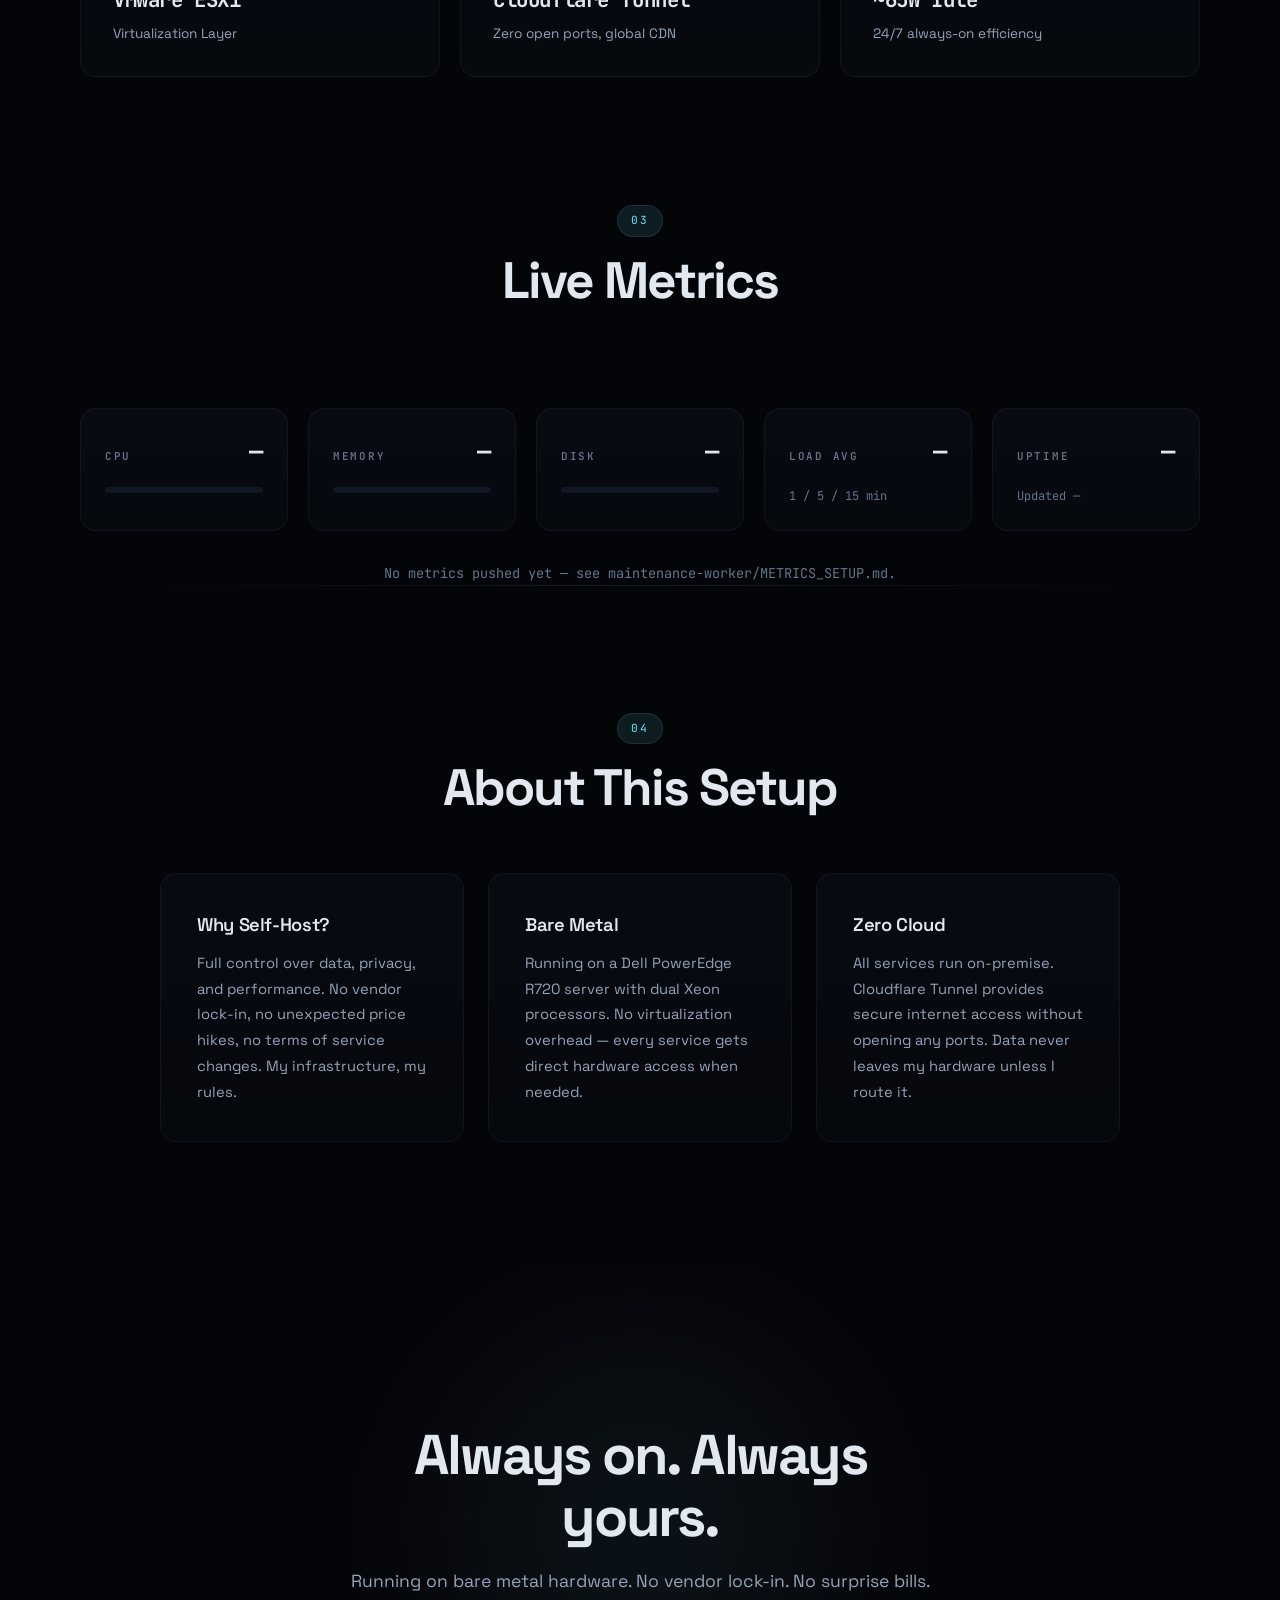
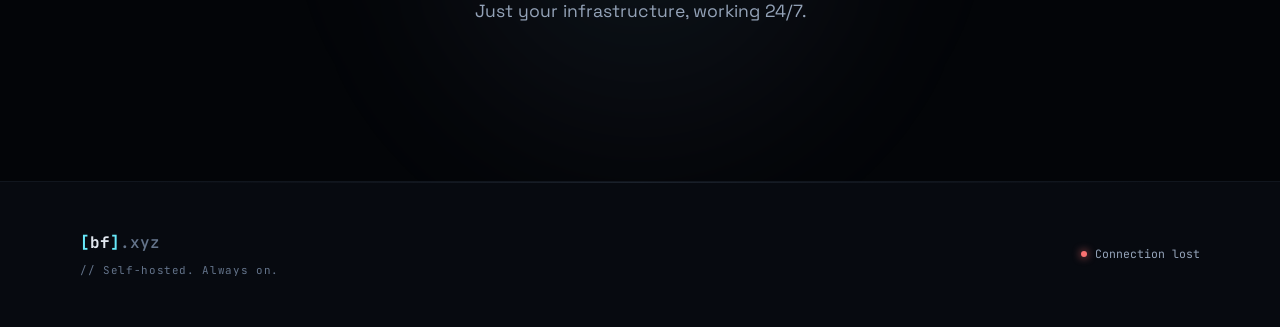
==== commit 2670a41e: "Add live homelab metrics (CPU/mem/disk/load/uptime) to the dashboard Grafana/Prometheus are LAN-only" ====
--- a/index.html
+++ b/index.html
@@ -236,12 +236,61 @@
   </div>
 </section>
 
+<!-- LIVE METRICS -->
+<section class="s-metrics" id="metrics">
+  <div class="container">
+    <div class="section-header">
+      <span class="section-tag mono reveal-up">03</span>
+      <h2 class="section-title reveal-up">Live Metrics</h2>
+      <p class="section-sub reveal-up">Pushed straight from the server — no cloud in between.</p>
+    </div>
+    <div class="metrics-grid" id="metricsGrid" hidden>
+      <div class="metric-card reveal-up" id="metricCpuCard">
+        <div class="metric-top">
+          <span class="metric-label mono">CPU</span>
+          <span class="metric-value mono" id="metricCpu">—</span>
+        </div>
+        <div class="metric-bar"><div class="metric-bar-fill" id="metricCpuBar"></div></div>
+      </div>
+      <div class="metric-card reveal-up" id="metricMemCard">
+        <div class="metric-top">
+          <span class="metric-label mono">MEMORY</span>
+          <span class="metric-value mono" id="metricMem">—</span>
+        </div>
+        <div class="metric-bar"><div class="metric-bar-fill" id="metricMemBar"></div></div>
+      </div>
+      <div class="metric-card reveal-up" id="metricDiskCard">
+        <div class="metric-top">
+          <span class="metric-label mono">DISK</span>
+          <span class="metric-value mono" id="metricDisk">—</span>
+        </div>
+        <div class="metric-bar"><div class="metric-bar-fill" id="metricDiskBar"></div></div>
+      </div>
+      <div class="metric-card reveal-up">
+        <div class="metric-top">
+          <span class="metric-label mono">LOAD AVG</span>
+          <span class="metric-value mono" id="metricLoad">—</span>
+        </div>
+        <p class="metric-sub">1 / 5 / 15 min</p>
+      </div>
+      <div class="metric-card reveal-up">
+        <div class="metric-top">
+          <span class="metric-label mono">UPTIME</span>
+          <span class="metric-value mono" id="metricUptime">—</span>
+        </div>
+        <p class="metric-sub">Updated <span id="metricUpdated">—</span></p>
+      </div>
+    </div>
+    <p class="metric-empty" id="metricEmpty">No metrics pushed yet — see maintenance-worker/METRICS_SETUP.md.</p>
+  </div>
+</section>
+
 <!-- ABOUT / ABOUT -->
 <section class="s-about" id="about">
   <div class="container">
     <div class="about-content">
       <div class="section-header about-header">
-        <span class="section-tag mono reveal-up">03</span>
+        <span class="section-tag mono reveal-up">04</span>
         <h2 class="section-title reveal-up">About This Setup</h2>
       </div>
       <div class="about-grid">
--- a/styles.css
+++ b/styles.css
@@ -476,6 +476,8 @@
 .svc-card:has([data-cat="network"]) { --cat-color: var(--cat-network); }
 .svc-card.offline { border-color: rgba(248,113,113,0.3); }
 .svc-card.offline::before { background: var(--danger); }
+.svc-card.maintenance { border-color: rgba(252,211,77,0.35); }
+.svc-card.maintenance::before { background: var(--amber); }
 .svc-card.hidden { display: none; }
 
 .svc-card-top { display: flex; align-items: center; justify-content: space-between; position: relative; z-index: 1; }
@@ -526,11 +528,13 @@
   font-weight: 500;
 }
 .svc-status.offline { color: var(--danger); }
+.svc-status.maintenance { color: var(--amber); }
 .svc-dot {
   display: inline-block; width: 6px; height: 6px; border-radius: 50%;
   background: var(--green); animation: pulse 2.4s ease infinite;
 }
 .svc-dot.offline { background: var(--danger); animation: none; box-shadow: 0 0 8px var(--danger); }
+.svc-dot.maintenance { background: var(--amber); animation: none; box-shadow: 0 0 8px var(--amber); }
 
 /* ─── SPECS ─── */
 .s-specs {
@@ -593,6 +597,49 @@
 }
 .spec-desc {
   font-size: 0.85rem; color: var(--text-mid);
+}
+
+/* ─── LIVE METRICS ─── */
+.metrics-grid {
+  display: grid;
+  grid-template-columns: repeat(auto-fill, minmax(200px, 1fr));
+  gap: 1.25rem;
+}
+.metric-card {
+  background: linear-gradient(180deg, rgba(12,16,26,0.6) 0%, rgba(7,10,16,0.8) 100%);
+  border: 1px solid var(--line);
+  border-radius: 16px;
+  padding: 1.5rem;
+  transition: all 0.3s var(--ease);
+}
+.metric-card:hover { border-color: var(--line-mid); }
+.metric-top {
+  display: flex; align-items: baseline; justify-content: space-between;
+  margin-bottom: 1rem;
+}
+.metric-label {
+  font-size: 0.68rem; letter-spacing: 0.16em; text-transform: uppercase;
+  color: var(--text-dim); font-weight: 600;
+}
+.metric-value {
+  font-size: 1.5rem; font-weight: 700; color: var(--text); letter-spacing: -0.02em;
+}
+.metric-bar {
+  height: 6px; border-radius: 999px; background: var(--bg-3, rgba(148,176,210,0.1));
+  overflow: hidden;
+}
+.metric-bar-fill {
+  height: 100%; border-radius: 999px; width: 0%;
+  background: var(--cyan); transition: width 0.6s var(--ease), background 0.3s var(--ease);
+}
+.metric-card[data-level="warn"] .metric-bar-fill { background: var(--amber); }
+.metric-card[data-level="crit"] .metric-bar-fill { background: var(--danger); }
+.metric-sub {
+  font-size: 0.75rem; color: var(--text-dim); font-family: var(--mono);
+}
+.metric-empty {
+  text-align: center; color: var(--text-dim); font-size: 0.85rem;
+  font-family: var(--mono); padding: 2rem 0 0;
 }
 
 /* ─── ABOUT ─── */
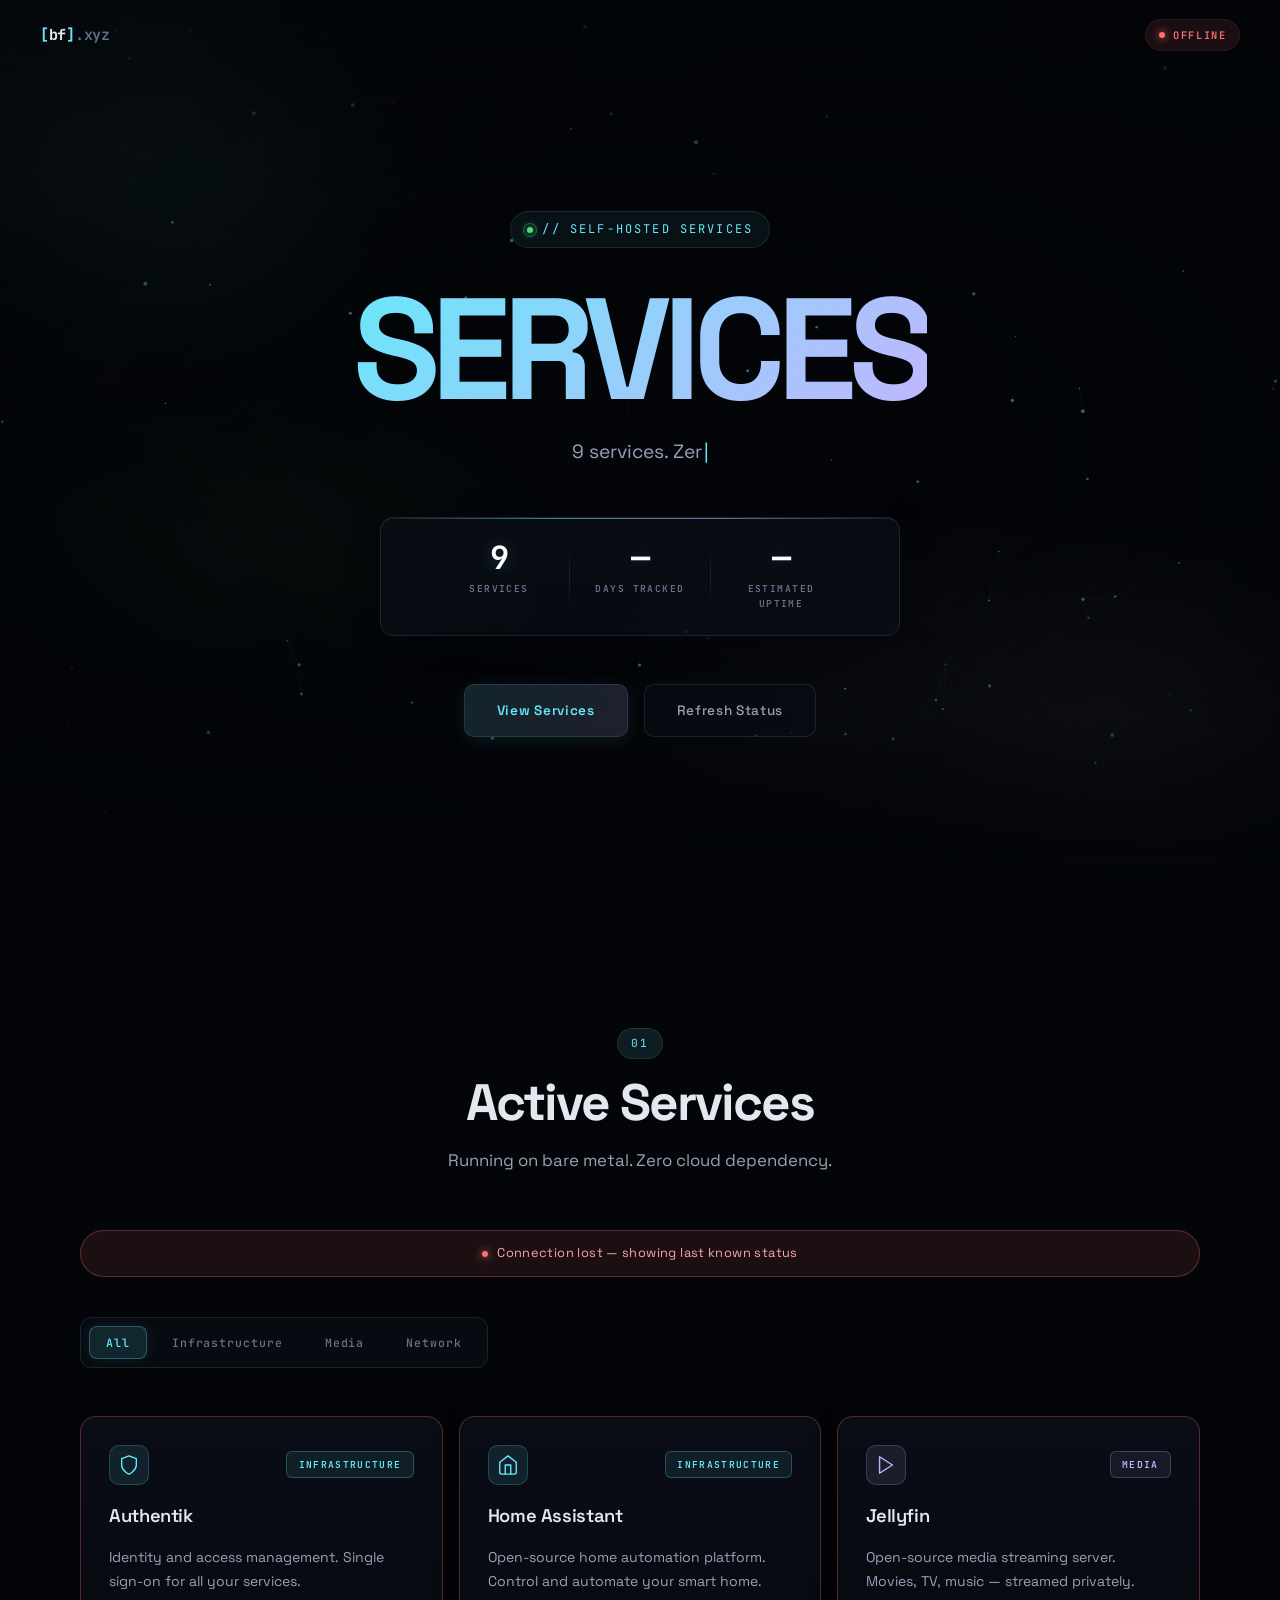
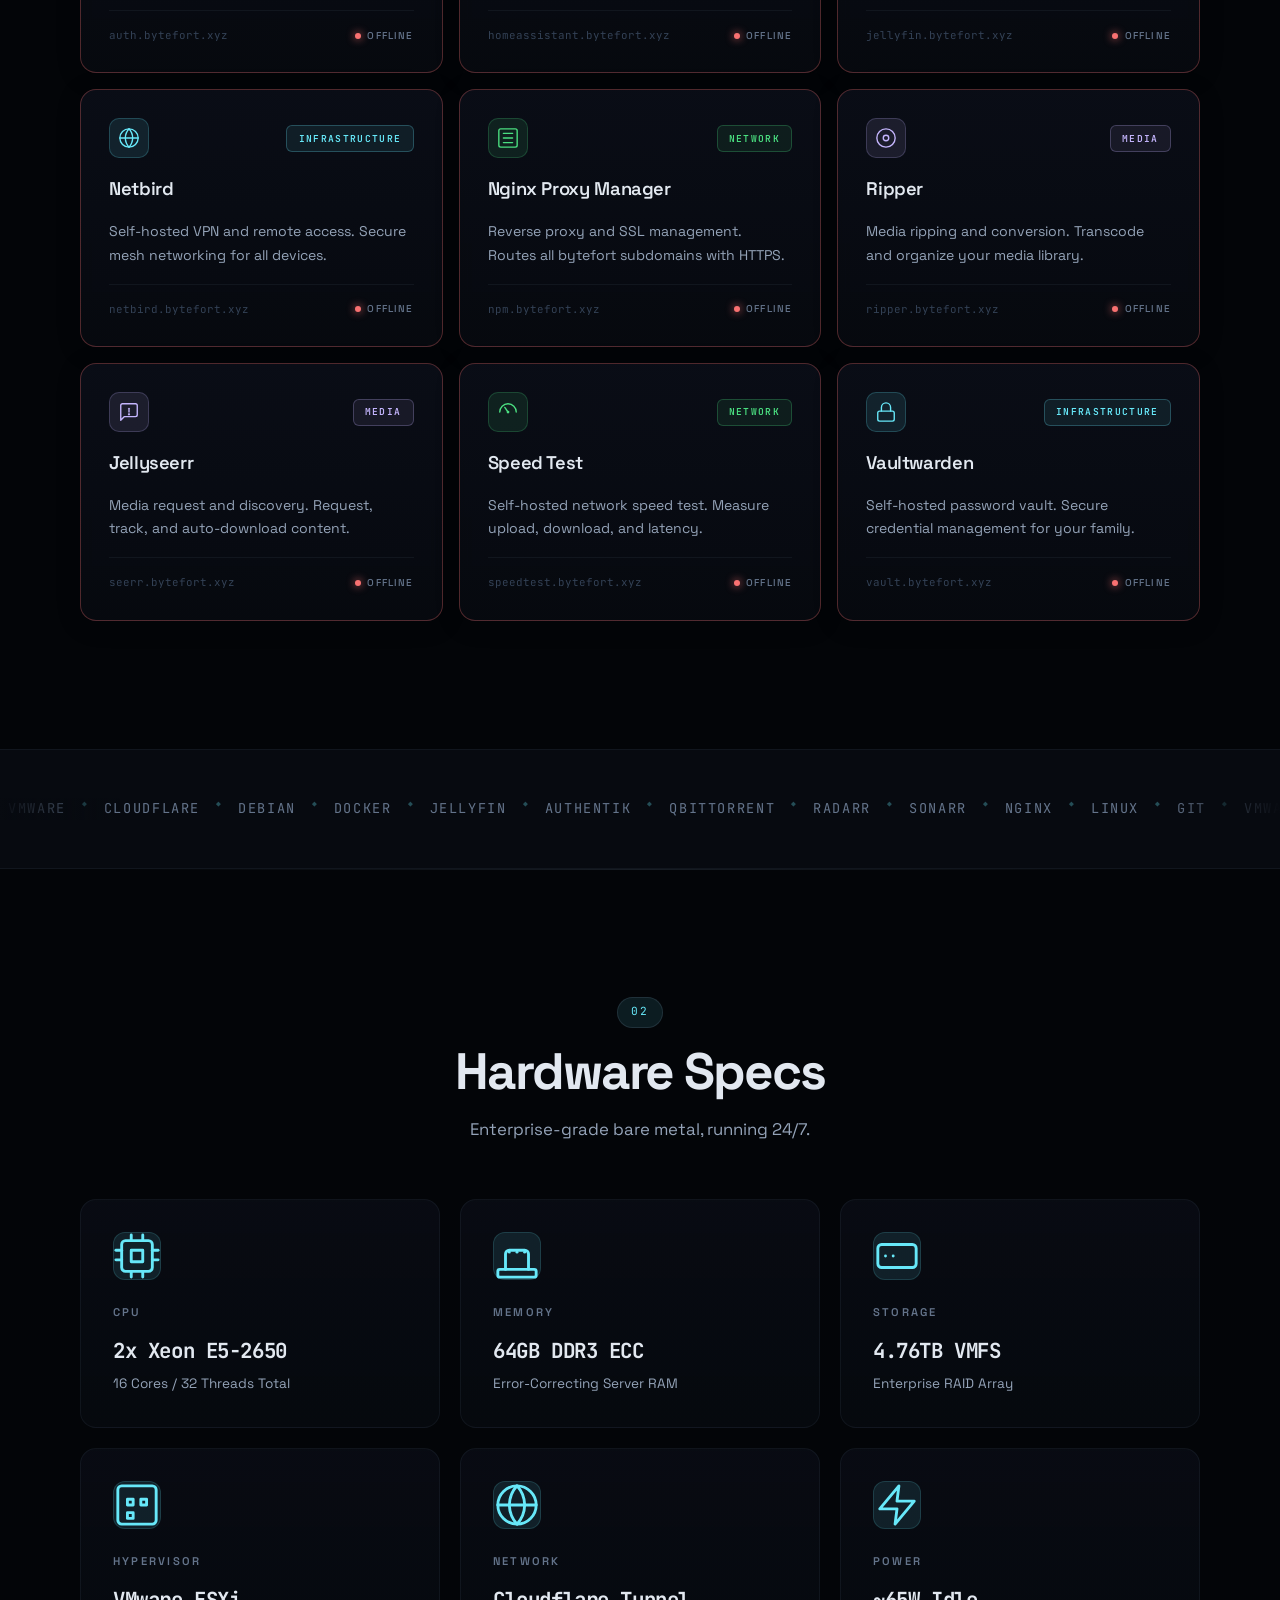
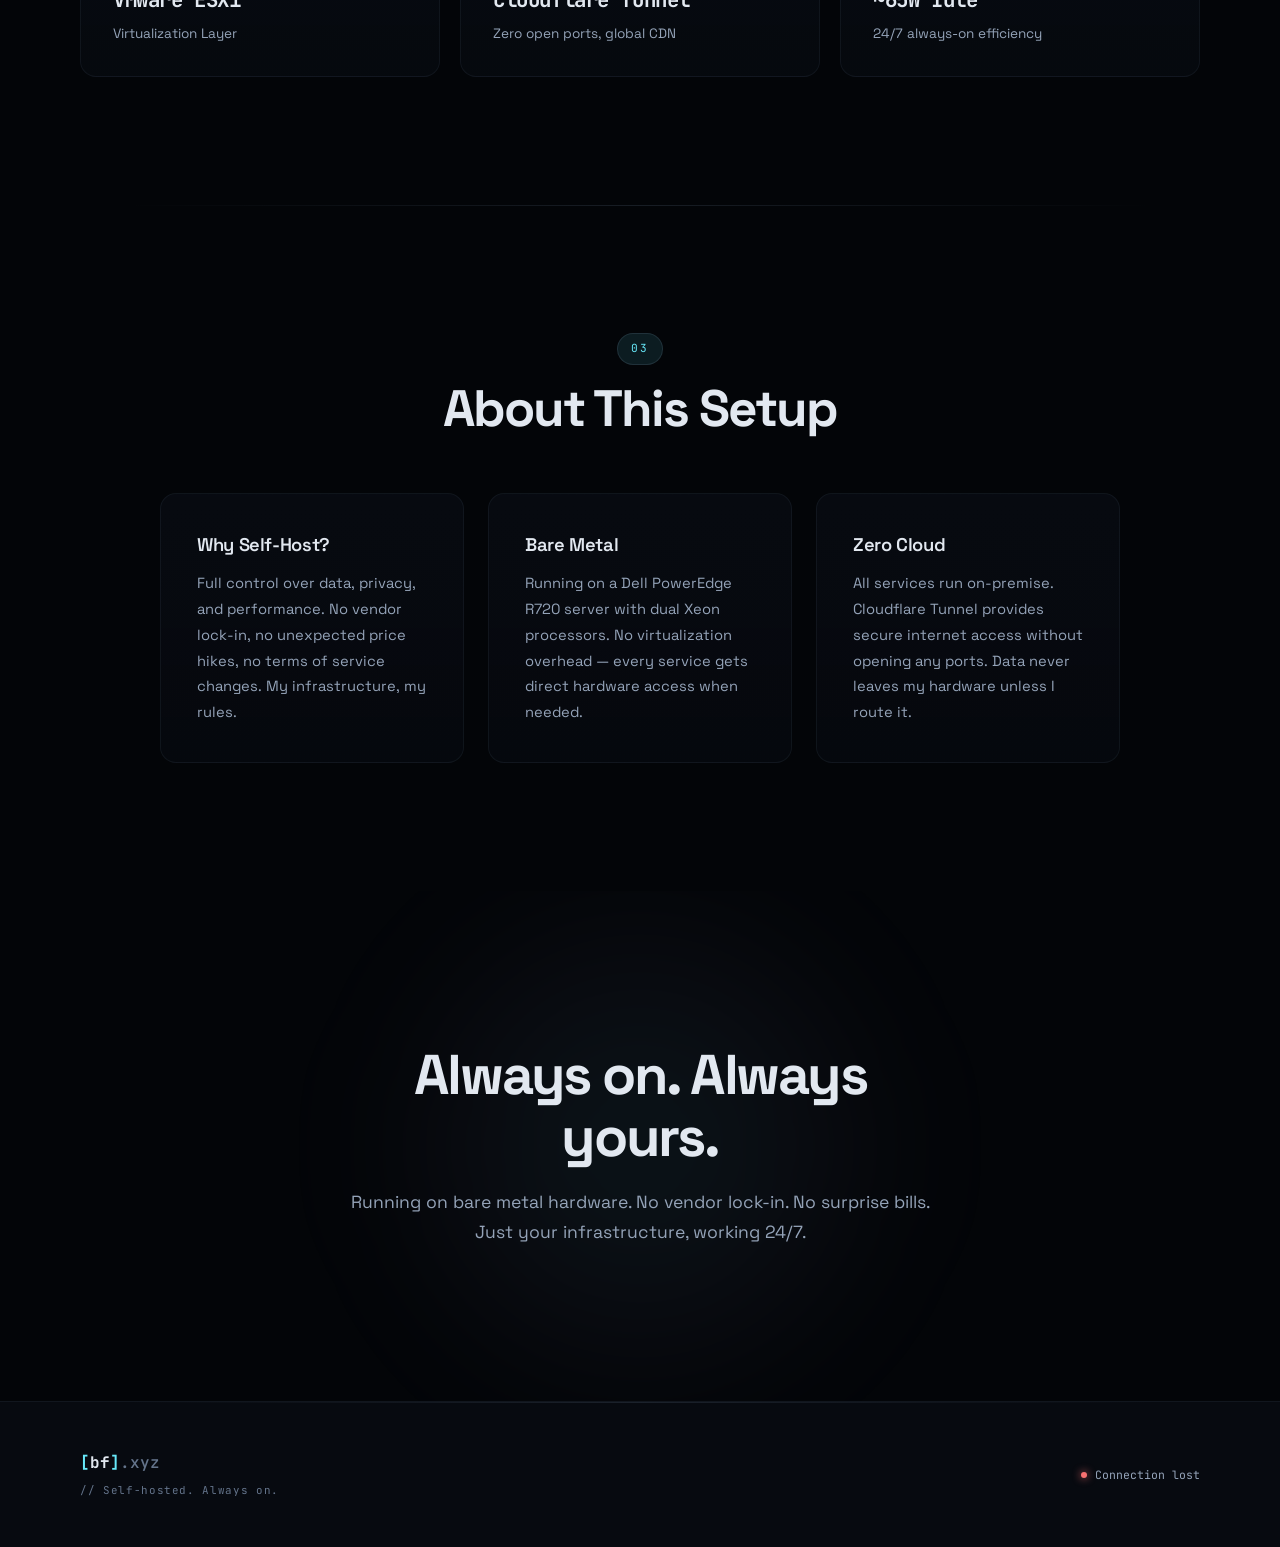
==== commit aa469f70: "Revert "Add live homelab metrics (CPU/mem/disk/load/uptime) to the dashboard" This reverts commit 26" ====
--- a/index.html
+++ b/index.html
@@ -236,61 +236,12 @@
   </div>
 </section>
 
-<!-- LIVE METRICS -->
-<section class="s-metrics" id="metrics">
-  <div class="container">
-    <div class="section-header">
-      <span class="section-tag mono reveal-up">03</span>
-      <h2 class="section-title reveal-up">Live Metrics</h2>
-      <p class="section-sub reveal-up">Pushed straight from the server — no cloud in between.</p>
-    </div>
-    <div class="metrics-grid" id="metricsGrid" hidden>
-      <div class="metric-card reveal-up" id="metricCpuCard">
-        <div class="metric-top">
-          <span class="metric-label mono">CPU</span>
-          <span class="metric-value mono" id="metricCpu">—</span>
-        </div>
-        <div class="metric-bar"><div class="metric-bar-fill" id="metricCpuBar"></div></div>
-      </div>
-      <div class="metric-card reveal-up" id="metricMemCard">
-        <div class="metric-top">
-          <span class="metric-label mono">MEMORY</span>
-          <span class="metric-value mono" id="metricMem">—</span>
-        </div>
-        <div class="metric-bar"><div class="metric-bar-fill" id="metricMemBar"></div></div>
-      </div>
-      <div class="metric-card reveal-up" id="metricDiskCard">
-        <div class="metric-top">
-          <span class="metric-label mono">DISK</span>
-          <span class="metric-value mono" id="metricDisk">—</span>
-        </div>
-        <div class="metric-bar"><div class="metric-bar-fill" id="metricDiskBar"></div></div>
-      </div>
-      <div class="metric-card reveal-up">
-        <div class="metric-top">
-          <span class="metric-label mono">LOAD AVG</span>
-          <span class="metric-value mono" id="metricLoad">—</span>
-        </div>
-        <p class="metric-sub">1 / 5 / 15 min</p>
-      </div>
-      <div class="metric-card reveal-up">
-        <div class="metric-top">
-          <span class="metric-label mono">UPTIME</span>
-          <span class="metric-value mono" id="metricUptime">—</span>
-        </div>
-        <p class="metric-sub">Updated <span id="metricUpdated">—</span></p>
-      </div>
-    </div>
-    <p class="metric-empty" id="metricEmpty">No metrics pushed yet — see maintenance-worker/METRICS_SETUP.md.</p>
-  </div>
-</section>
-
 <!-- ABOUT / ABOUT -->
 <section class="s-about" id="about">
   <div class="container">
     <div class="about-content">
       <div class="section-header about-header">
-        <span class="section-tag mono reveal-up">04</span>
+        <span class="section-tag mono reveal-up">03</span>
         <h2 class="section-title reveal-up">About This Setup</h2>
       </div>
       <div class="about-grid">
--- a/styles.css
+++ b/styles.css
@@ -599,49 +599,6 @@
   font-size: 0.85rem; color: var(--text-mid);
 }
 
-/* ─── LIVE METRICS ─── */
-.metrics-grid {
-  display: grid;
-  grid-template-columns: repeat(auto-fill, minmax(200px, 1fr));
-  gap: 1.25rem;
-}
-.metric-card {
-  background: linear-gradient(180deg, rgba(12,16,26,0.6) 0%, rgba(7,10,16,0.8) 100%);
-  border: 1px solid var(--line);
-  border-radius: 16px;
-  padding: 1.5rem;
-  transition: all 0.3s var(--ease);
-}
-.metric-card:hover { border-color: var(--line-mid); }
-.metric-top {
-  display: flex; align-items: baseline; justify-content: space-between;
-  margin-bottom: 1rem;
-}
-.metric-label {
-  font-size: 0.68rem; letter-spacing: 0.16em; text-transform: uppercase;
-  color: var(--text-dim); font-weight: 600;
-}
-.metric-value {
-  font-size: 1.5rem; font-weight: 700; color: var(--text); letter-spacing: -0.02em;
-}
-.metric-bar {
-  height: 6px; border-radius: 999px; background: var(--bg-3, rgba(148,176,210,0.1));
-  overflow: hidden;
-}
-.metric-bar-fill {
-  height: 100%; border-radius: 999px; width: 0%;
-  background: var(--cyan); transition: width 0.6s var(--ease), background 0.3s var(--ease);
-}
-.metric-card[data-level="warn"] .metric-bar-fill { background: var(--amber); }
-.metric-card[data-level="crit"] .metric-bar-fill { background: var(--danger); }
-.metric-sub {
-  font-size: 0.75rem; color: var(--text-dim); font-family: var(--mono);
-}
-.metric-empty {
-  text-align: center; color: var(--text-dim); font-size: 0.85rem;
-  font-family: var(--mono); padding: 2rem 0 0;
-}
-
 /* ─── ABOUT ─── */
 .s-about {
   padding: clamp(5rem,10vw,9rem) 0;
